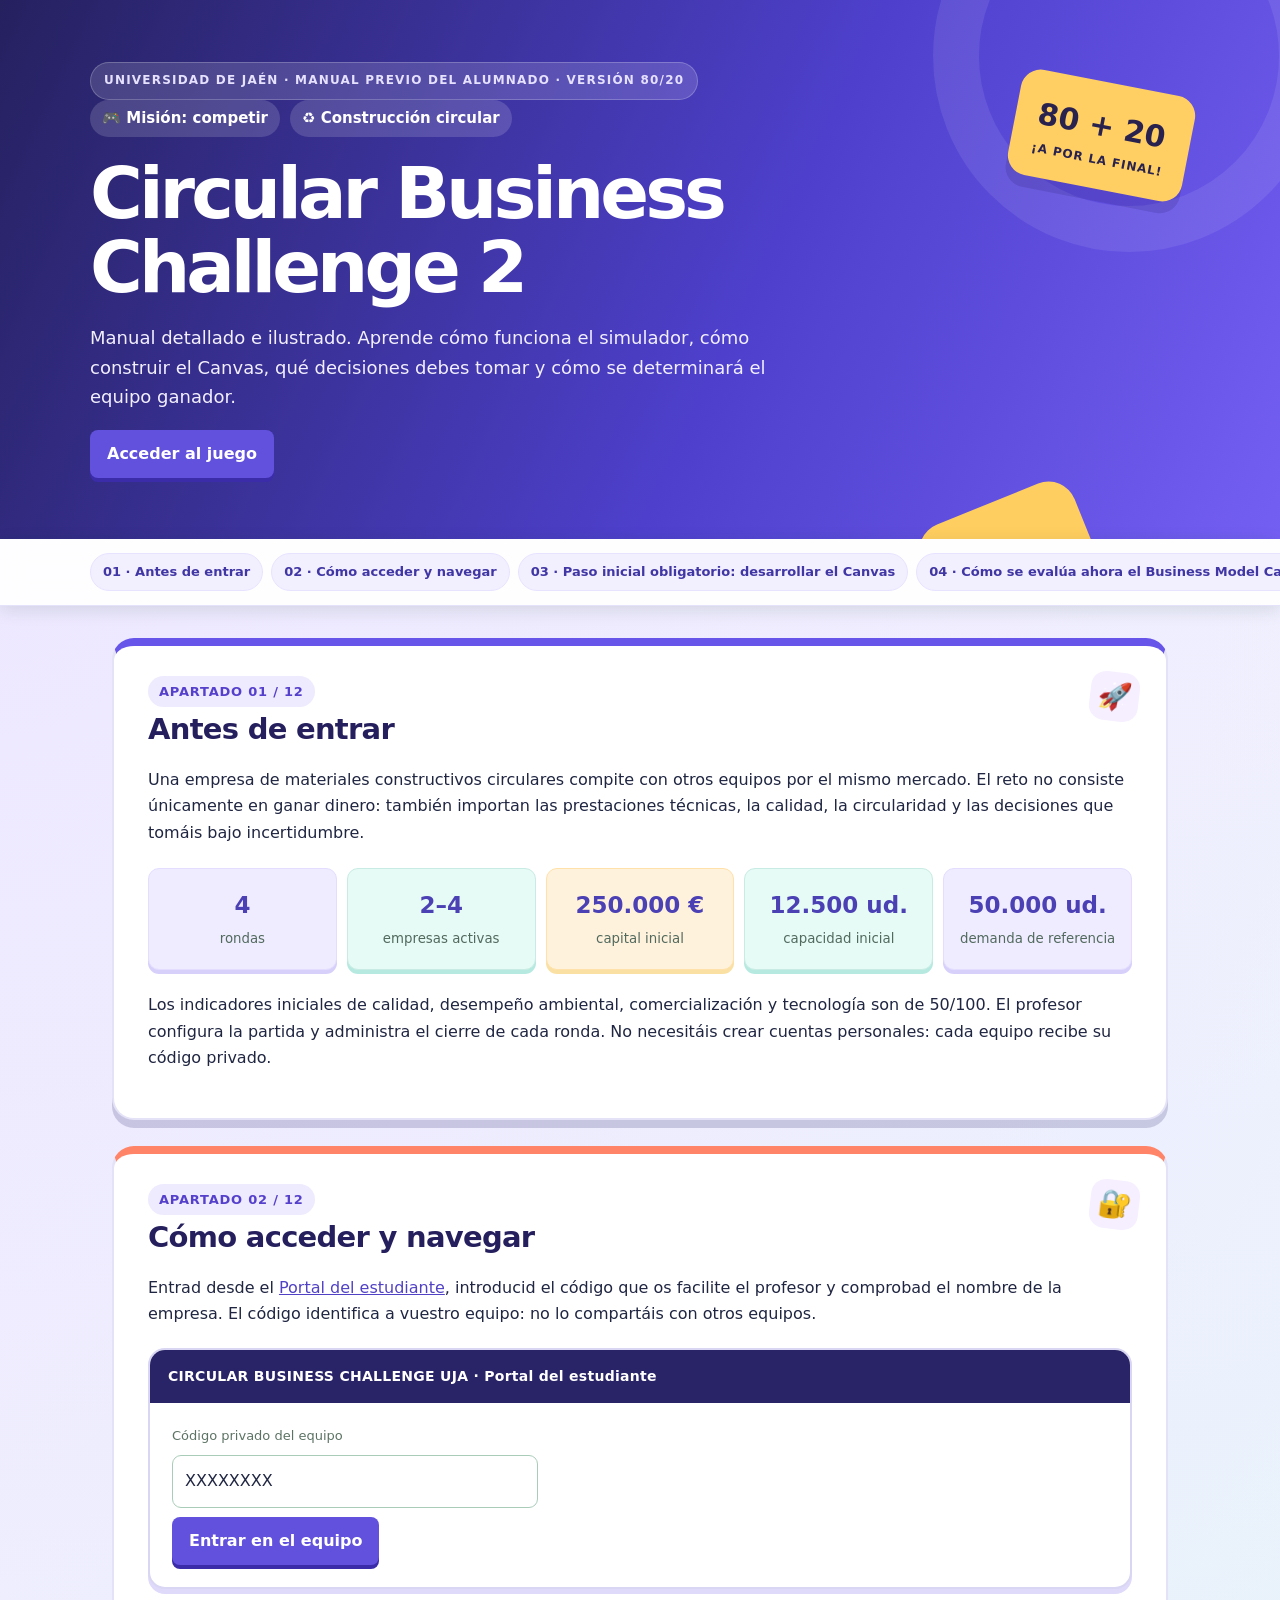
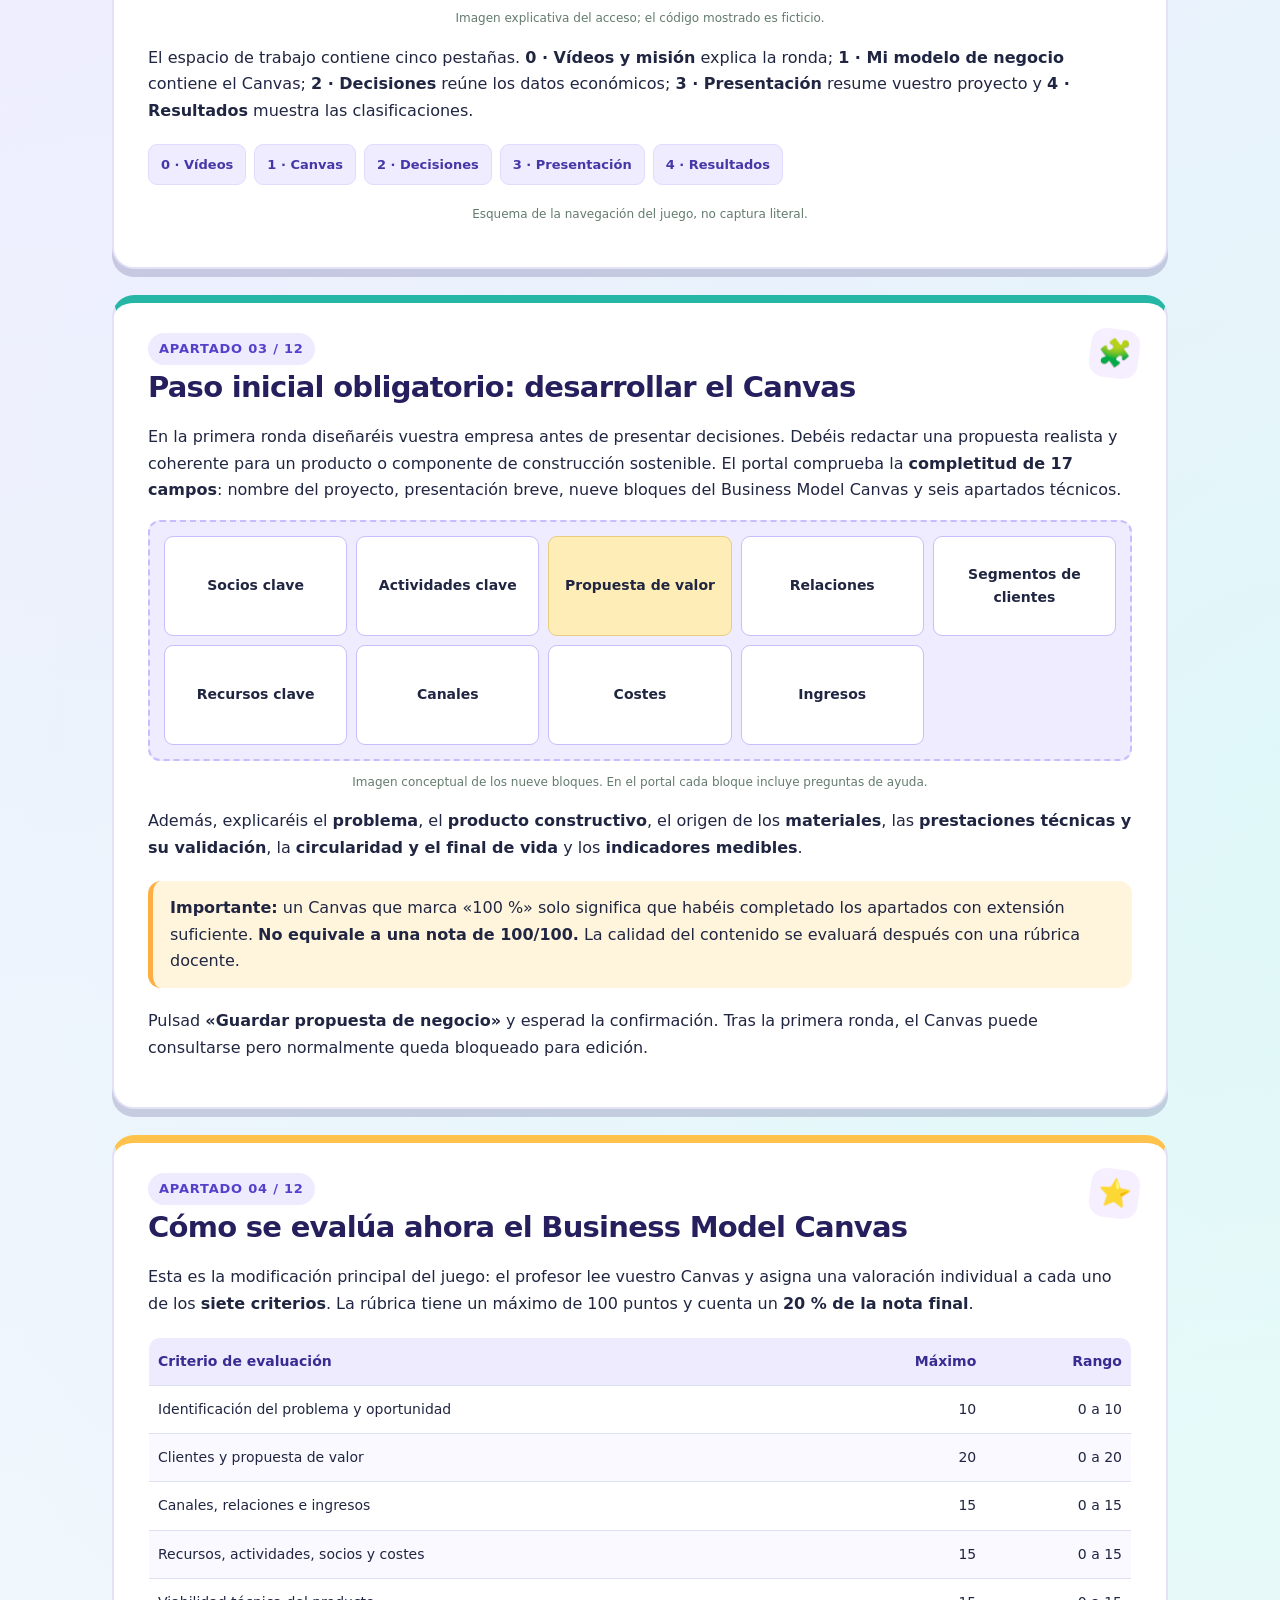
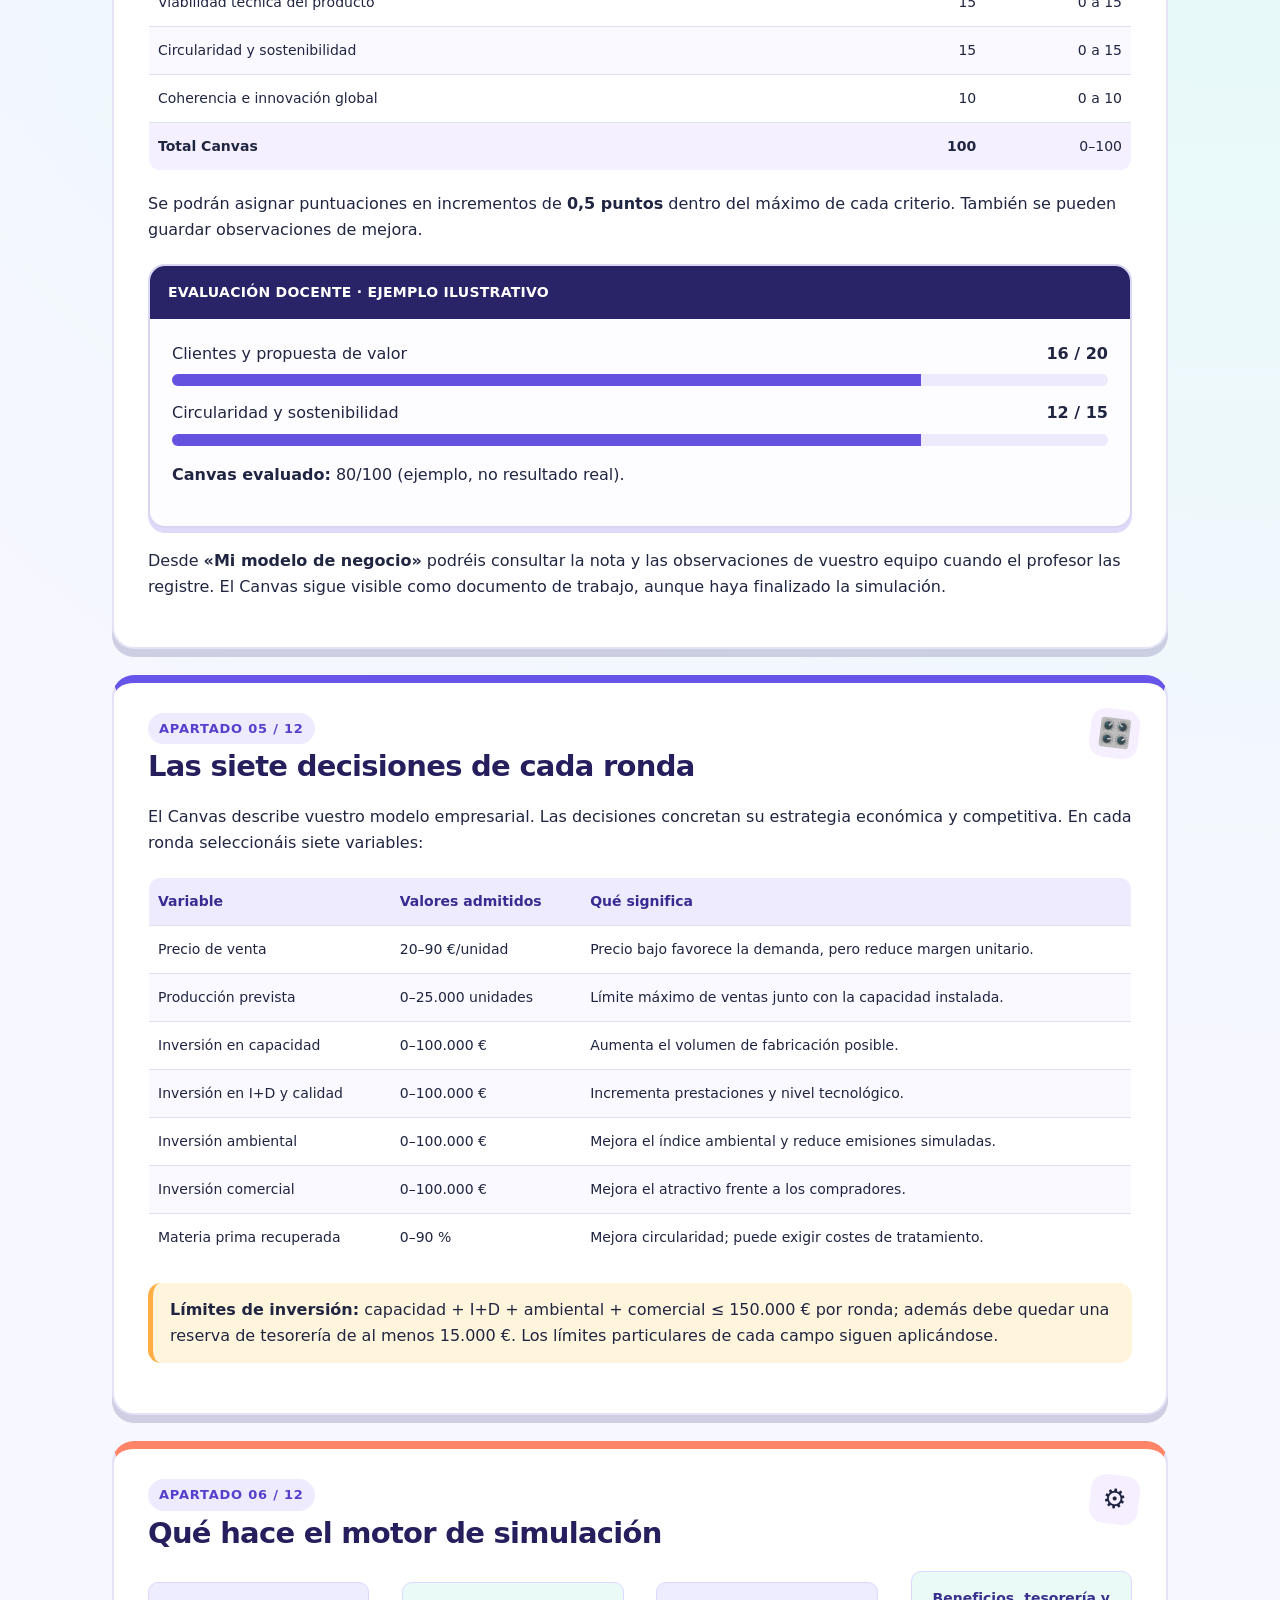
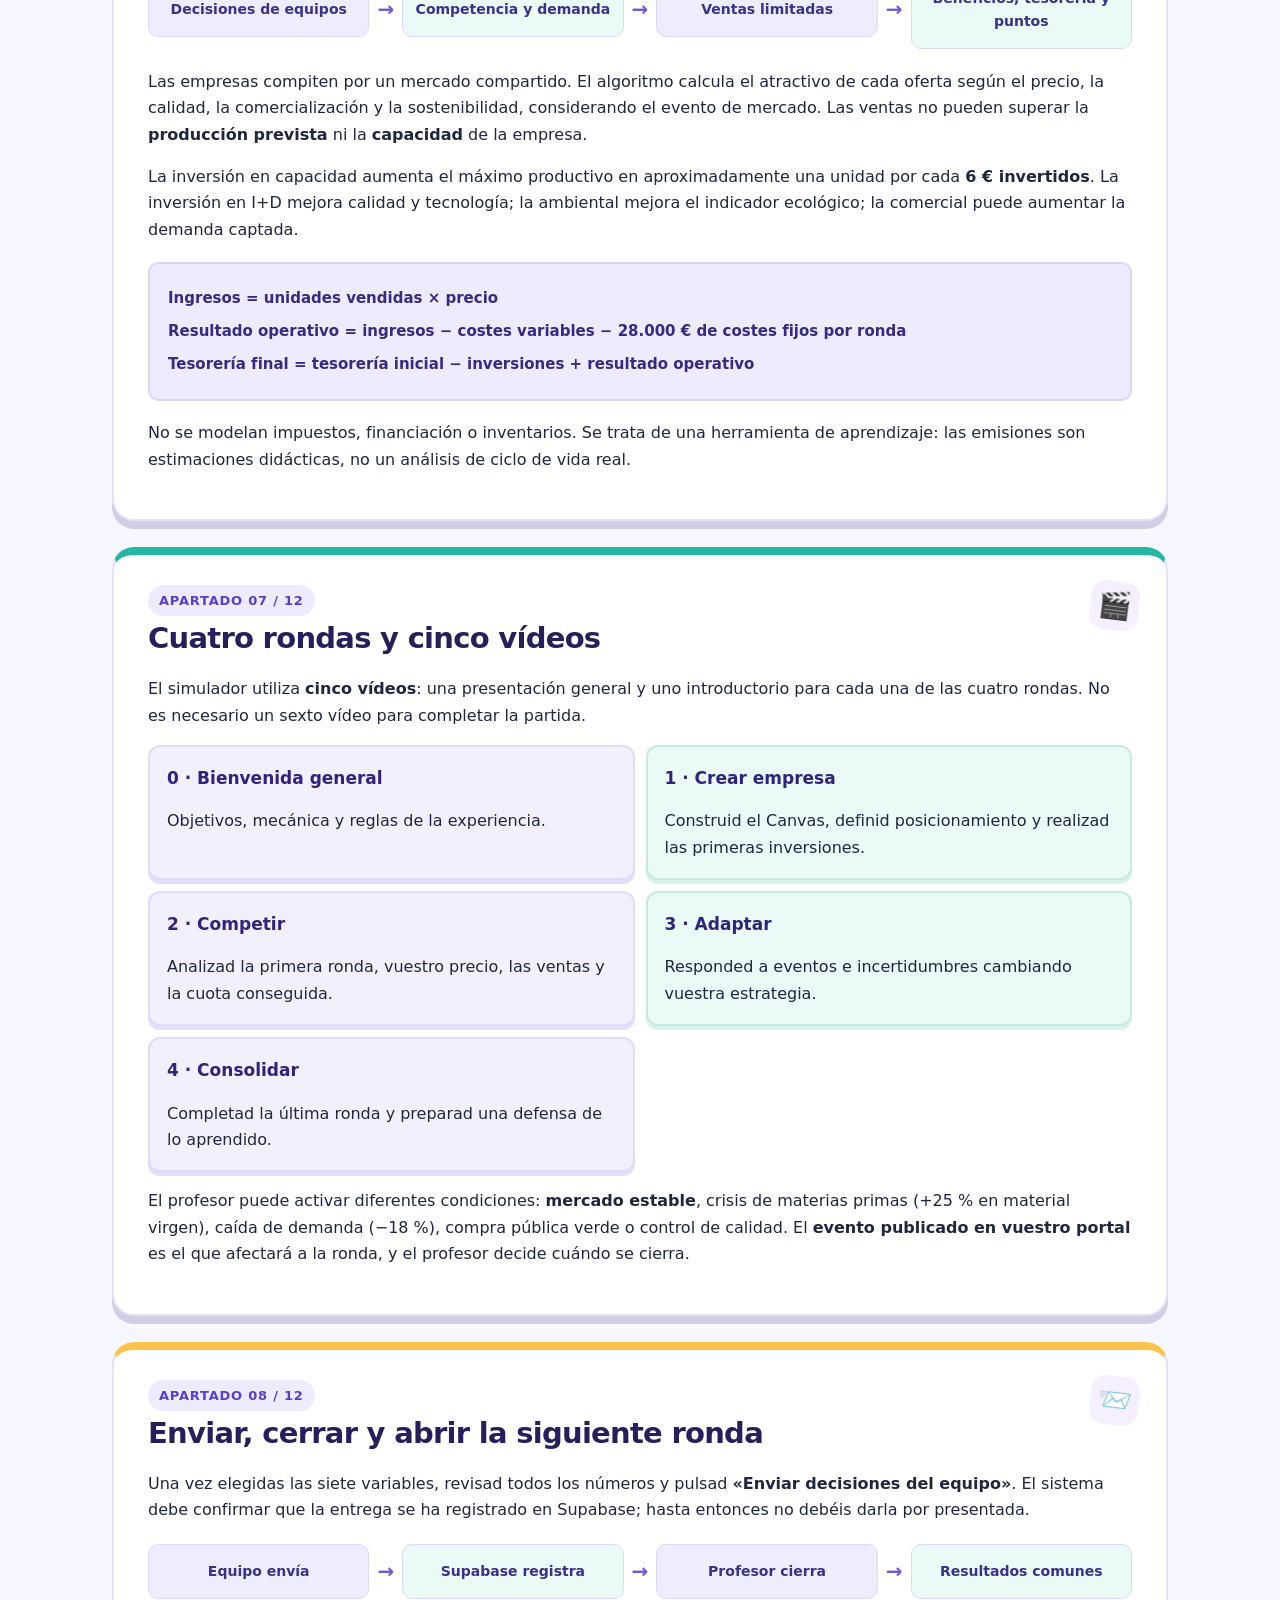
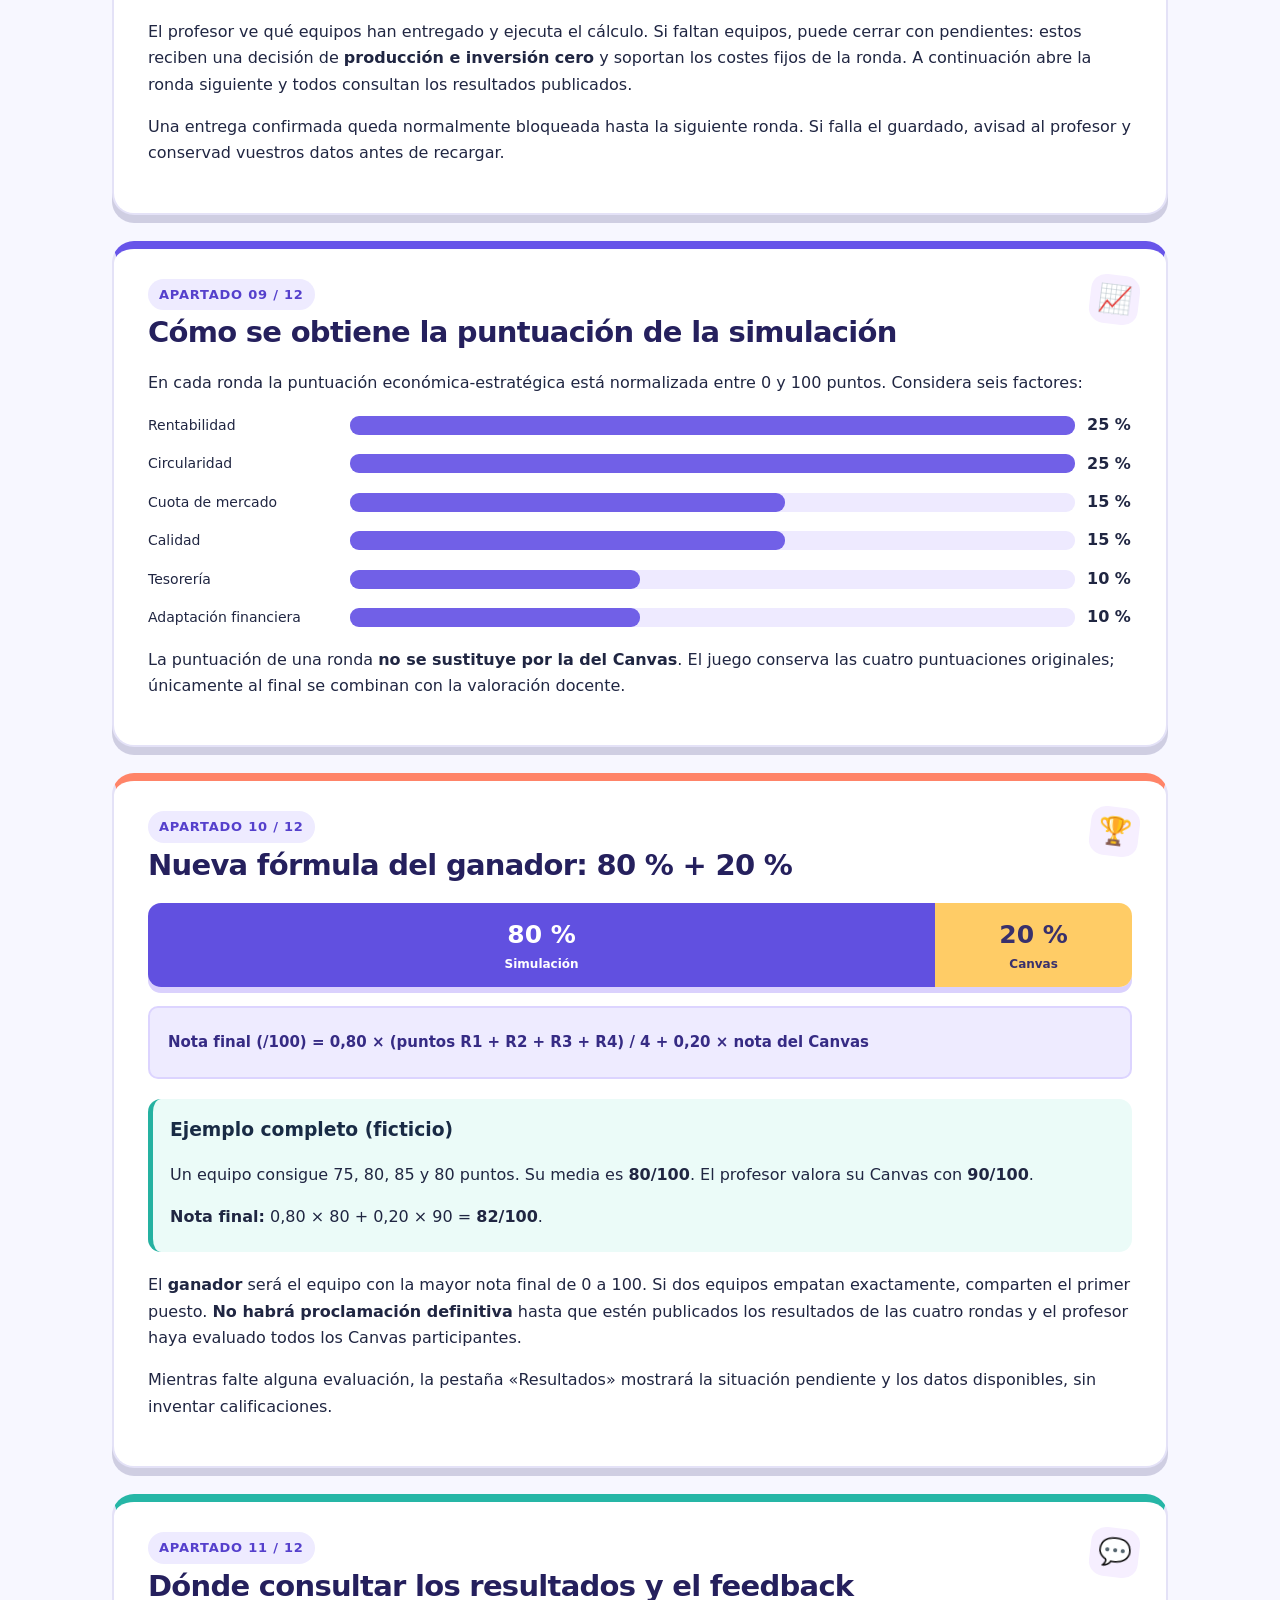
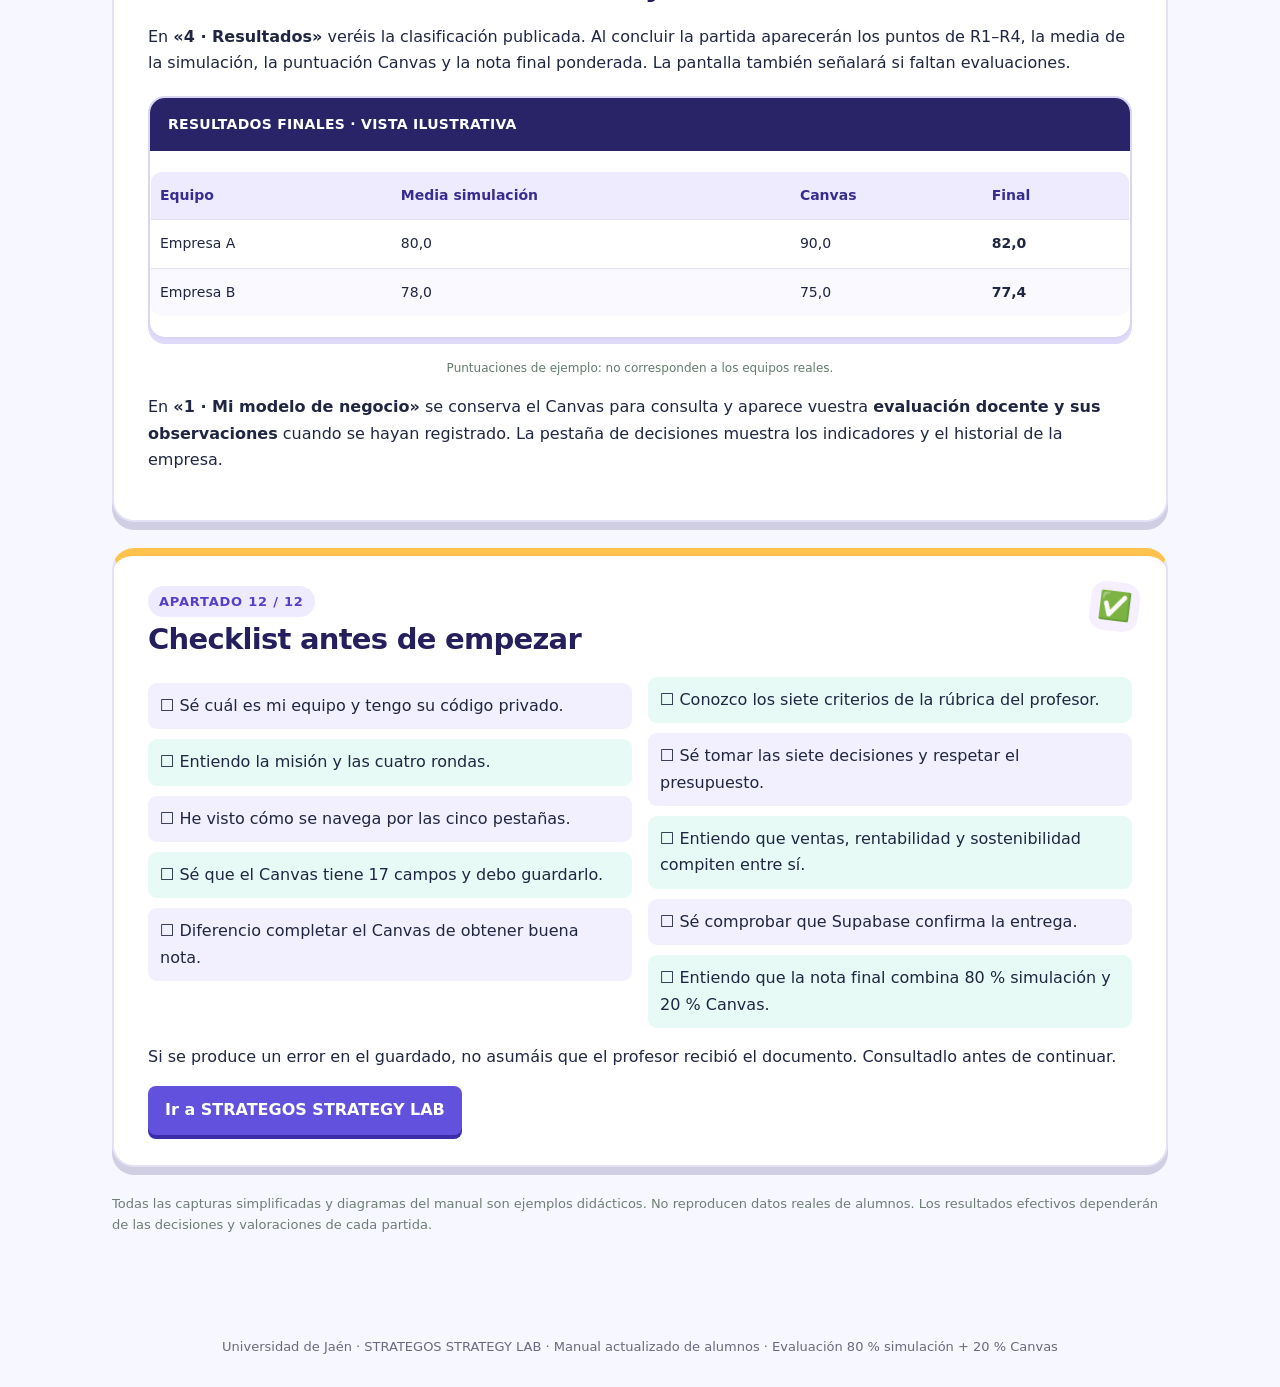
==== guia-alumnado.html @ 493a445a "Crear base independiente Strategy Lab: guia-alumnado.html" ====
<!doctype html><html lang="es"><head><meta charset="utf-8"><meta name="viewport" content="width=device-width, initial-scale=1"><title>Manual del alumnado · STRATEGOS STRATEGY LAB · Versión Canvas 80/20</title><meta name="description" content="Manual actualizado del juego: reglas, Canvas, rúbrica docente, cuatro rondas, resultados y nota final 80/20."><style>:root{--forest:#123f30;--green:#196346;--soft:#eef7f1;--ink:#1e382b;--line:#d2e5d8}*{box-sizing:border-box}html{scroll-behavior:smooth}body{margin:0;background:#f3f7f4;font:16px/1.65 system-ui,-apple-system,"Segoe UI",sans-serif;color:var(--ink)}a{color:#176046}header{background:linear-gradient(110deg,#123f30,#247654);color:#fff;padding:48px max(22px,calc((100% - 1100px)/2));}header h1{font-size:clamp(32px,4vw,49px);line-height:1.12;margin:7px 0 13px}header p{max-width:780px;color:#dcf0e3}header .eyebrow{font-size:12px;letter-spacing:.12em;font-weight:800;color:#bde7ca}nav{position:sticky;top:0;background:#fff;box-shadow:0 4px 16px #143a2520;display:flex;gap:15px;overflow-x:auto;padding:14px max(22px,calc((100% - 1100px)/2));z-index:10}nav a{white-space:nowrap;text-decoration:none;font-size:13px;font-weight:650;color:var(--forest)}main{max-width:1100px;margin:30px auto;padding:0 22px 55px}.block{background:white;border:1px solid var(--line);border-radius:16px;padding:30px;margin-bottom:22px;box-shadow:0 5px 24px #1b442517}.block h2{font-size:25px;line-height:1.2;color:var(--forest);margin:0 0 20px}.num{font-size:13px;color:#2c8b60;letter-spacing:.13em;font-weight:800;display:block;margin-bottom:5px}h3{color:var(--forest)}table{width:100%;border-collapse:collapse;font-size:14px;margin:20px 0}td,th{padding:12px 9px;border-bottom:1px solid var(--line);text-align:left;vertical-align:top}th{background:var(--soft);color:var(--forest)}.right{text-align:right}.total{background:#f4faf6}.metrics{display:grid;grid-template-columns:repeat(5,1fr);gap:10px;margin:22px 0}.metrics>div{background:var(--soft);padding:16px;border-radius:11px;text-align:center}.metrics strong{font-size:23px;color:var(--forest);display:block}.metrics small{color:#526a5e}.screen{border:1px solid #c5ddcb;border-radius:12px;overflow:hidden;margin:20px 0;background:#fff}.screen-top{background:var(--forest);color:white;padding:15px 18px;font-weight:800;letter-spacing:.02em}.mock-form{max-width:410px;display:grid;gap:9px;padding:22px}.mock-form span{font-size:13px;color:#5c7364}.mock-input{border:1px solid #a9ccb9;border-radius:9px;padding:12px}.mock-button{background:var(--green);color:#fff;padding:11px 17px;border-radius:8px;width:max-content;font-weight:700}.caption{font-size:12px;color:#637b6d;text-align:center}.tabs-illustration{display:flex;gap:8px;flex-wrap:wrap;margin:20px 0}.tabs-illustration span{background:#dfeee4;color:#194d35;padding:9px 12px;border-radius:9px;font-size:13px;font-weight:700}.canvas-grid{display:grid;grid-template-columns:repeat(5,1fr);gap:9px;background:var(--soft);padding:14px;border-radius:12px}.canvas-grid div{min-height:100px;display:grid;place-items:center;border:1px solid #b7d8c5;border-radius:9px;background:white;text-align:center;padding:10px;font-weight:700;font-size:14px}.canvas-grid .strong{background:#d4eedd}.notice,.example{border-left:4px solid #339665;background:var(--soft);padding:14px 17px;border-radius:7px;margin:20px 0}.example{background:#f5f9f6}.example p{margin-bottom:8px}.example h3{margin:2px 0}.rubric-vis{padding:22px}.rubric-vis>div:not(.progress){display:flex;justify-content:space-between}.progress{height:12px;background:#e2eee7;border-radius:8px;overflow:hidden;margin:7px 0 14px}.progress i{height:100%;background:#2a8d5b;display:block}.process{display:flex;align-items:center;gap:8px;flex-wrap:wrap;margin:20px 0}.process span{background:var(--soft);flex:1;min-width:140px;text-align:center;padding:15px 10px;border-radius:10px;font-weight:700;font-size:14px}.process b{color:#2a8054}.formula{font:15px/2.2 system-ui;background:#f0f8f2;padding:18px;border-radius:10px;margin:19px 0;border:1px solid var(--line)}.round-grid{display:grid;grid-template-columns:repeat(2,1fr);gap:11px}.round-grid article{padding:17px;border-radius:12px;border:1px solid var(--line);background:#f7fbf8}.round-grid p{margin-bottom:0}.weight-bars>div{display:flex;align-items:center;gap:12px;margin:12px 0}.weight-bars label{width:190px;font-size:14px}.weight-bars strong{width:45px}.bar{height:19px;background:#e4efe7;border-radius:9px;flex:1}.bar i{height:100%;display:block;background:#2c9060;border-radius:9px}.big-weight{display:flex;height:75px;border-radius:13px;overflow:hidden;margin:15px 0}.big-weight div{background:#1b6948;width:80%;text-align:center;display:grid;place-items:center;align-content:center;font-weight:800;font-size:25px;color:white}.big-weight div+div{background:#aad3b7;width:20%;color:#174530}.big-weight small{display:block;font-size:12px;font-weight:600}.checklist{columns:2}.checklist p{break-inside:avoid;padding:4px 0}.action{display:inline-block;background:#176443;color:white;padding:11px 17px;border-radius:8px;font-weight:800;text-decoration:none}.note{font-size:13px;color:#6e7e73}footer{font-size:13px;text-align:center;color:#5c7366;padding:0 20px 30px}@media(max-width:800px){.metrics{grid-template-columns:repeat(2,1fr)}.canvas-grid{grid-template-columns:repeat(3,1fr)}.round-grid{grid-template-columns:1fr}.checklist{columns:1}.block{padding:23px 16px}.process b{display:none}.big-weight div{font-size:20px}}@media print{nav{display:none}.block{break-inside:avoid;box-shadow:none}header{print-color-adjust:exact}.screen-top{print-color-adjust:exact}.big-weight{print-color-adjust:exact}}
/* Rediseño alumno · estilo reto interactivo */
:root{--forest:#192b45;--green:#5b4be4;--soft:#f1efff;--ink:#202642;--line:#dde1f2;--coral:#ff795d;--yellow:#ffce60;--aqua:#65d9ce}
body{background:radial-gradient(circle at 0% 6%,#ede8ff 0,transparent 31%),radial-gradient(circle at 100% 25%,#dcfbf6 0,transparent 28%),#f7f7ff;color:var(--ink);font-family:ui-rounded,system-ui,-apple-system,"Segoe UI",sans-serif}
a{color:#5142c5}
header{position:relative;overflow:hidden;background:linear-gradient(115deg,#25215f 0%,#4e40cc 58%,#745ff3 100%);padding-top:62px;padding-bottom:61px;isolation:isolate}
header:before{content:"";position:absolute;width:300px;height:300px;right:-45px;top:-140px;border:46px solid #ffffff16;border-radius:50%;z-index:-1}
header:after{content:"";position:absolute;width:165px;height:165px;right:14%;bottom:-124px;background:var(--yellow);border-radius:28px;transform:rotate(-22deg);z-index:-1}
header .eyebrow{color:#e5e1ff;font-size:12px;letter-spacing:.1em;background:#ffffff24;border:1px solid #ffffff38;padding:8px 13px;border-radius:100px;display:inline-block}
header h1{font-size:clamp(40px,6vw,72px);font-weight:900;letter-spacing:-.055em;max-width:850px;line-height:1.03;margin:19px 0}
header p{max-width:690px;font-size:18px;color:#f2efff}
header .hero-kicker{font-size:15px;font-weight:800;display:flex;align-items:center;gap:10px;flex-wrap:wrap;margin-bottom:5px}
header .hero-kicker span{display:inline-block;padding:6px 12px;background:#ffffff26;border-radius:100px;color:#fff}
header .hero-sticker{position:absolute;right:max(24px,calc((100% - 1100px)/2));top:82px;background:#ffcf64;color:#29224e;border-radius:20px;padding:19px 22px;font-size:30px;font-weight:900;transform:rotate(11deg);box-shadow:0 12px 0 #241c682c}
header .hero-sticker small{display:block;font-size:12px;letter-spacing:.08em}
nav{background:#ffffffea;backdrop-filter:blur(12px);border-bottom:1px solid #e4e1fb;gap:8px}
nav a{color:#4036a4;background:#f2efff;border:1px solid #e7e3ff;border-radius:999px;padding:7px 12px;font-weight:750;transition:background .15s ease,transform .15s ease}
nav a:hover{background:#e0dcff;transform:translateY(-2px)}
main{max-width:1100px;margin:32px auto}
.block{position:relative;border:2px solid #e4e2f7;box-shadow:0 8px 0 #201c6530;border-radius:22px;padding:30px 34px;margin-bottom:26px}
.block:nth-of-type(4n+1){border-top:8px solid #6754e9}
.block:nth-of-type(4n+2){border-top:8px solid #ff8468}
.block:nth-of-type(4n+3){border-top:8px solid #26b6a6}
.block:nth-of-type(4n+4){border-top:8px solid #ffc34d}
.block h2{font-size:clamp(23px,2.5vw,29px);color:#25205d;letter-spacing:-.025em;padding-right:70px}
.block .num{display:inline-flex;align-items:center;background:#eeebff;padding:5px 11px;color:#5540cc;border-radius:30px;letter-spacing:.06em}
.block:before{content:attr(data-icon);display:grid;place-items:center;position:absolute;right:27px;top:26px;width:49px;height:49px;border-radius:15px;background:#f6efff;font-size:27px;transform:rotate(7deg)}
.metrics>div{background:#efecff;border:1px solid #e4ddff;box-shadow:0 4px 0 #d6d0fb;padding:18px 11px}
.metrics>div:nth-child(2n){background:#e6faf6;border-color:#c8ece3;box-shadow:0 4px 0 #b6e9e0}
.metrics>div:nth-child(3n){background:#fff2dc;border-color:#ffe1a9;box-shadow:0 4px 0 #fbe0a3}
.metrics strong{color:#4c40b5}
.screen{border:2px solid #d8d6f2;box-shadow:0 5px 0 #dfd9fa;border-radius:17px}
.screen-top{background:#292467;font-size:14px}
.mock-button,.action{background:#6251dd;box-shadow:0 4px 0 #3b2caa}
.action:hover{background:#4938c7}
.tabs-illustration span{background:#efecff;color:#4537a7;border:1px solid #e0dbff}
.canvas-grid{background:#efecff;border:2px dashed #c6bdfc}
.canvas-grid div{border-color:#c5bffa;min-height:100px}
.canvas-grid .strong{background:#ffedb8;border-color:#e9cc7c}
.notice,.example{background:#fff5dd;border-left:5px solid #ffae43;border-radius:13px}
.example{background:#ebfbf8;border-left-color:#25b1a1}
table{border:1px solid #e5e4f3;border-radius:12px;overflow:hidden}
th{background:#eeebff;color:#382c92}
tr:nth-child(even) td{background:#faf9ff}
.total td{background:#f4f0ff!important}
.rubric-vis{background:#fdfcff}
.progress{background:#eeeafe}.progress i,.bar i{background:#6553df}
.round-grid article{background:#f2f0ff;border:2px solid #e1dafb;box-shadow:0 4px 0 #e5defa}
.round-grid article:nth-child(2n){background:#e9faf7;border-color:#c7e9e3;box-shadow:0 4px 0 #d8f3ec}
.round-grid article strong{font-size:17px;color:#302380}
.process span{background:#eeedff;border:1px solid #dcd8ff;color:#3a308d}
.process span:nth-of-type(2n){background:#e9faf7}
.process b{color:#6f57dc;font-size:20px}
.formula{background:#eeebff;border:2px solid #dcd4ff;color:#362b84;font-weight:550}
.big-weight{height:84px;box-shadow:0 6px 0 #dad1fd}.big-weight div{background:#6150e0}.big-weight div+div{background:#ffcc66;color:#39306c}
.weight-bars .bar{background:#eeeaff}.weight-bars .bar i{background:#7160e7}
.checklist p{background:#f2f0ff;padding:10px 12px;border-radius:9px;margin:6px 0 10px}
.checklist p:nth-child(even){background:#e7faf5}
footer{color:#6b6881}
@media(max-width:850px){header .hero-sticker{display:none}.block:before{right:14px;top:18px;width:39px;height:39px;font-size:22px}.block h2{padding-right:44px}}
@media(max-width:650px){header{padding-top:35px;padding-bottom:35px}header h1{font-size:42px}.block{padding:22px 16px}.metrics{grid-template-columns:repeat(2,1fr)}.canvas-grid{grid-template-columns:repeat(3,1fr);gap:5px;padding:8px}.canvas-grid div{font-size:11px;min-height:75px}.process b{display:none}}
@media(prefers-reduced-motion:reduce){html{scroll-behavior:auto}nav a{transition:none}}
@media print{header{background:#4d40c9!important;print-color-adjust:exact}nav{display:none}.block{break-inside:avoid;box-shadow:none!important}.block:before{display:none}}
</style></head><body><header><div class="eyebrow">UNIVERSIDAD DE JAÉN · MANUAL PREVIO DEL ALUMNADO · VERSIÓN 80/20</div><div class="hero-kicker"><span>🎮 Misión: competir</span><span>♻️ Construcción circular</span></div><h1>Circular Business<br>Challenge 2</h1><div class="hero-sticker">80 + 20<small>¡A POR LA FINAL!</small></div><p>Manual detallado e ilustrado. Aprende cómo funciona el simulador, cómo construir el Canvas, qué decisiones debes tomar y cómo se determinará el equipo ganador.</p><a class="action" href="./">Acceder al juego</a></header><nav><a href="#apartado-01">01 · Antes de entrar</a><a href="#apartado-02">02 · Cómo acceder y navegar</a><a href="#apartado-03">03 · Paso inicial obligatorio: desarrollar el Canvas</a><a href="#apartado-04">04 · Cómo se evalúa ahora el Business Model Canvas</a><a href="#apartado-05">05 · Las siete decisiones de cada ronda</a><a href="#apartado-06">06 · Qué hace el motor de simulación</a><a href="#apartado-07">07 · Cuatro rondas y cinco vídeos</a><a href="#apartado-08">08 · Enviar, cerrar y abrir la siguiente ronda</a><a href="#apartado-09">09 · Cómo se obtiene la puntuación de la simulación</a><a href="#apartado-10">10 · Nueva fórmula del ganador: 80 % + 20 %</a><a href="#apartado-11">11 · Dónde consultar los resultados y el feedback</a><a href="#apartado-12">12 · Checklist antes de empezar</a></nav><main><section class="block" id="apartado-01" data-icon="🚀"><span class="num">APARTADO 01 / 12</span><h2>Antes de entrar</h2><p>Una empresa de materiales constructivos circulares compite con otros equipos por el mismo mercado. El reto no consiste únicamente en ganar dinero: también importan las prestaciones técnicas, la calidad, la circularidad y las decisiones que tomáis bajo incertidumbre.</p><div class="metrics"><div><strong>4</strong><small>rondas</small></div><div><strong>2–4</strong><small>empresas activas</small></div><div><strong>250.000 €</strong><small>capital inicial</small></div><div><strong>12.500 ud.</strong><small>capacidad inicial</small></div><div><strong>50.000 ud.</strong><small>demanda de referencia</small></div></div><p>Los indicadores iniciales de calidad, desempeño ambiental, comercialización y tecnología son de 50/100. El profesor configura la partida y administra el cierre de cada ronda. No necesitáis crear cuentas personales: cada equipo recibe su código privado.</p></section><section class="block" id="apartado-02" data-icon="🔐"><span class="num">APARTADO 02 / 12</span><h2>Cómo acceder y navegar</h2><p>Entrad desde el <a href="./">Portal del estudiante</a>, introducid el código que os facilite el profesor y comprobad el nombre de la empresa. El código identifica a vuestro equipo: no lo compartáis con otros equipos.</p><div class="screen"><div class="screen-top">CIRCULAR BUSINESS CHALLENGE UJA · Portal del estudiante</div><div class="mock-form"><span>Código privado del equipo</span><div class="mock-input">XXXXXXXX</div><div class="mock-button">Entrar en el equipo</div></div></div><p class="caption">Imagen explicativa del acceso; el código mostrado es ficticio.</p><p>El espacio de trabajo contiene cinco pestañas. <strong>0 · Vídeos y misión</strong> explica la ronda; <strong>1 · Mi modelo de negocio</strong> contiene el Canvas; <strong>2 · Decisiones</strong> reúne los datos económicos; <strong>3 · Presentación</strong> resume vuestro proyecto y <strong>4 · Resultados</strong> muestra las clasificaciones.</p><div class="tabs-illustration"><span>0 · Vídeos</span><span>1 · Canvas</span><span>2 · Decisiones</span><span>3 · Presentación</span><span>4 · Resultados</span></div><p class="caption">Esquema de la navegación del juego, no captura literal.</p></section><section class="block" id="apartado-03" data-icon="🧩"><span class="num">APARTADO 03 / 12</span><h2>Paso inicial obligatorio: desarrollar el Canvas</h2><p>En la primera ronda diseñaréis vuestra empresa antes de presentar decisiones. Debéis redactar una propuesta realista y coherente para un producto o componente de construcción sostenible. El portal comprueba la <strong>completitud de 17 campos</strong>: nombre del proyecto, presentación breve, nueve bloques del Business Model Canvas y seis apartados técnicos.</p><div class="canvas-grid"><div>Socios clave</div><div>Actividades clave</div><div class="strong">Propuesta de valor</div><div>Relaciones</div><div>Segmentos de clientes</div><div>Recursos clave</div><div>Canales</div><div>Costes</div><div>Ingresos</div></div><p class="caption">Imagen conceptual de los nueve bloques. En el portal cada bloque incluye preguntas de ayuda.</p><p>Además, explicaréis el <strong>problema</strong>, el <strong>producto constructivo</strong>, el origen de los <strong>materiales</strong>, las <strong>prestaciones técnicas y su validación</strong>, la <strong>circularidad y el final de vida</strong> y los <strong>indicadores medibles</strong>.</p><div class="notice"><strong>Importante:</strong> un Canvas que marca «100 %» solo significa que habéis completado los apartados con extensión suficiente. <strong>No equivale a una nota de 100/100.</strong> La calidad del contenido se evaluará después con una rúbrica docente.</div><p>Pulsad <strong>«Guardar propuesta de negocio»</strong> y esperad la confirmación. Tras la primera ronda, el Canvas puede consultarse pero normalmente queda bloqueado para edición.</p></section><section class="block" id="apartado-04" data-icon="⭐"><span class="num">APARTADO 04 / 12</span><h2>Cómo se evalúa ahora el Business Model Canvas</h2><p>Esta es la modificación principal del juego: el profesor lee vuestro Canvas y asigna una valoración individual a cada uno de los <strong>siete criterios</strong>. La rúbrica tiene un máximo de 100 puntos y cuenta un <strong>20 % de la nota final</strong>.</p><table><thead><tr><th>Criterio de evaluación</th><th class="right">Máximo</th><th class="right">Rango</th></tr></thead><tbody><tr><td>Identificación del problema y oportunidad</td><td class="right">10</td><td class="right">0 a 10</td></tr><tr><td>Clientes y propuesta de valor</td><td class="right">20</td><td class="right">0 a 20</td></tr><tr><td>Canales, relaciones e ingresos</td><td class="right">15</td><td class="right">0 a 15</td></tr><tr><td>Recursos, actividades, socios y costes</td><td class="right">15</td><td class="right">0 a 15</td></tr><tr><td>Viabilidad técnica del producto</td><td class="right">15</td><td class="right">0 a 15</td></tr><tr><td>Circularidad y sostenibilidad</td><td class="right">15</td><td class="right">0 a 15</td></tr><tr><td>Coherencia e innovación global</td><td class="right">10</td><td class="right">0 a 10</td></tr><tr class="total"><td><strong>Total Canvas</strong></td><td class="right"><strong>100</strong></td><td class="right">0–100</td></tr></tbody></table><p>Se podrán asignar puntuaciones en incrementos de <strong>0,5 puntos</strong> dentro del máximo de cada criterio. También se pueden guardar observaciones de mejora.</p><div class="screen"><div class="screen-top">EVALUACIÓN DOCENTE · EJEMPLO ILUSTRATIVO</div><div class="rubric-vis"><div><span>Clientes y propuesta de valor</span><b>16 / 20</b></div><div class="progress"><i style="width:80%"></i></div><div><span>Circularidad y sostenibilidad</span><b>12 / 15</b></div><div class="progress"><i style="width:80%"></i></div><p><strong>Canvas evaluado:</strong> 80/100 (ejemplo, no resultado real).</p></div></div><p>Desde <strong>«Mi modelo de negocio»</strong> podréis consultar la nota y las observaciones de vuestro equipo cuando el profesor las registre. El Canvas sigue visible como documento de trabajo, aunque haya finalizado la simulación.</p></section><section class="block" id="apartado-05" data-icon="🎛️"><span class="num">APARTADO 05 / 12</span><h2>Las siete decisiones de cada ronda</h2><p>El Canvas describe vuestro modelo empresarial. Las decisiones concretan su estrategia económica y competitiva. En cada ronda seleccionáis siete variables:</p><table><thead><tr><th>Variable</th><th>Valores admitidos</th><th>Qué significa</th></tr></thead><tbody><tr><td>Precio de venta</td><td>20–90 €/unidad</td><td>Precio bajo favorece la demanda, pero reduce margen unitario.</td></tr><tr><td>Producción prevista</td><td>0–25.000 unidades</td><td>Límite máximo de ventas junto con la capacidad instalada.</td></tr><tr><td>Inversión en capacidad</td><td>0–100.000 €</td><td>Aumenta el volumen de fabricación posible.</td></tr><tr><td>Inversión en I+D y calidad</td><td>0–100.000 €</td><td>Incrementa prestaciones y nivel tecnológico.</td></tr><tr><td>Inversión ambiental</td><td>0–100.000 €</td><td>Mejora el índice ambiental y reduce emisiones simuladas.</td></tr><tr><td>Inversión comercial</td><td>0–100.000 €</td><td>Mejora el atractivo frente a los compradores.</td></tr><tr><td>Materia prima recuperada</td><td>0–90 %</td><td>Mejora circularidad; puede exigir costes de tratamiento.</td></tr></tbody></table><div class="notice"><strong>Límites de inversión:</strong> capacidad + I+D + ambiental + comercial ≤ 150.000 € por ronda; además debe quedar una reserva de tesorería de al menos 15.000 €. Los límites particulares de cada campo siguen aplicándose.</div></section><section class="block" id="apartado-06" data-icon="⚙️"><span class="num">APARTADO 06 / 12</span><h2>Qué hace el motor de simulación</h2><div class="process"><span>Decisiones de equipos</span><b>→</b><span>Competencia y demanda</span><b>→</b><span>Ventas limitadas</span><b>→</b><span>Beneficios, tesorería y puntos</span></div><p>Las empresas compiten por un mercado compartido. El algoritmo calcula el atractivo de cada oferta según el precio, la calidad, la comercialización y la sostenibilidad, considerando el evento de mercado. Las ventas no pueden superar la <strong>producción prevista</strong> ni la <strong>capacidad</strong> de la empresa.</p><p>La inversión en capacidad aumenta el máximo productivo en aproximadamente una unidad por cada <strong>6 € invertidos</strong>. La inversión en I+D mejora calidad y tecnología; la ambiental mejora el indicador ecológico; la comercial puede aumentar la demanda captada.</p><div class="formula"><strong>Ingresos</strong> = unidades vendidas × precio<br><strong>Resultado operativo</strong> = ingresos − costes variables − 28.000 € de costes fijos por ronda<br><strong>Tesorería final</strong> = tesorería inicial − inversiones + resultado operativo</div><p>No se modelan impuestos, financiación o inventarios. Se trata de una herramienta de aprendizaje: las emisiones son estimaciones didácticas, no un análisis de ciclo de vida real.</p></section><section class="block" id="apartado-07" data-icon="🎬"><span class="num">APARTADO 07 / 12</span><h2>Cuatro rondas y cinco vídeos</h2><p>El simulador utiliza <strong>cinco vídeos</strong>: una presentación general y uno introductorio para cada una de las cuatro rondas. No es necesario un sexto vídeo para completar la partida.</p><div class="round-grid"><article><strong>0 · Bienvenida general</strong><p>Objetivos, mecánica y reglas de la experiencia.</p></article><article><strong>1 · Crear empresa</strong><p>Construid el Canvas, definid posicionamiento y realizad las primeras inversiones.</p></article><article><strong>2 · Competir</strong><p>Analizad la primera ronda, vuestro precio, las ventas y la cuota conseguida.</p></article><article><strong>3 · Adaptar</strong><p>Responded a eventos e incertidumbres cambiando vuestra estrategia.</p></article><article><strong>4 · Consolidar</strong><p>Completad la última ronda y preparad una defensa de lo aprendido.</p></article></div><p>El profesor puede activar diferentes condiciones: <strong>mercado estable</strong>, crisis de materias primas (+25 % en material virgen), caída de demanda (−18 %), compra pública verde o control de calidad. El <strong>evento publicado en vuestro portal</strong> es el que afectará a la ronda, y el profesor decide cuándo se cierra.</p></section><section class="block" id="apartado-08" data-icon="📨"><span class="num">APARTADO 08 / 12</span><h2>Enviar, cerrar y abrir la siguiente ronda</h2><p>Una vez elegidas las siete variables, revisad todos los números y pulsad <strong>«Enviar decisiones del equipo»</strong>. El sistema debe confirmar que la entrega se ha registrado en Supabase; hasta entonces no debéis darla por presentada.</p><div class="process"><span>Equipo envía</span><b>→</b><span>Supabase registra</span><b>→</b><span>Profesor cierra</span><b>→</b><span>Resultados comunes</span></div><p>El profesor ve qué equipos han entregado y ejecuta el cálculo. Si faltan equipos, puede cerrar con pendientes: estos reciben una decisión de <strong>producción e inversión cero</strong> y soportan los costes fijos de la ronda. A continuación abre la ronda siguiente y todos consultan los resultados publicados.</p><p>Una entrega confirmada queda normalmente bloqueada hasta la siguiente ronda. Si falla el guardado, avisad al profesor y conservad vuestros datos antes de recargar.</p></section><section class="block" id="apartado-09" data-icon="📈"><span class="num">APARTADO 09 / 12</span><h2>Cómo se obtiene la puntuación de la simulación</h2><p>En cada ronda la puntuación económica-estratégica está normalizada entre 0 y 100 puntos. Considera seis factores:</p><div class="weight-bars"><div><label>Rentabilidad</label><div class="bar"><i style="width:100%"></i></div><strong>25 %</strong></div><div><label>Circularidad</label><div class="bar"><i style="width:100%"></i></div><strong>25 %</strong></div><div><label>Cuota de mercado</label><div class="bar"><i style="width:60%"></i></div><strong>15 %</strong></div><div><label>Calidad</label><div class="bar"><i style="width:60%"></i></div><strong>15 %</strong></div><div><label>Tesorería</label><div class="bar"><i style="width:40%"></i></div><strong>10 %</strong></div><div><label>Adaptación financiera</label><div class="bar"><i style="width:40%"></i></div><strong>10 %</strong></div></div><p>La puntuación de una ronda <strong>no se sustituye por la del Canvas</strong>. El juego conserva las cuatro puntuaciones originales; únicamente al final se combinan con la valoración docente.</p></section><section class="block" id="apartado-10" data-icon="🏆"><span class="num">APARTADO 10 / 12</span><h2>Nueva fórmula del ganador: 80 % + 20 %</h2><div class="big-weight"><div>80 %<small>Simulación</small></div><div>20 %<small>Canvas</small></div></div><div class="formula"><strong>Nota final (/100)</strong> = 0,80 × (puntos R1 + R2 + R3 + R4) / 4 + 0,20 × nota del Canvas</div><div class="example"><h3>Ejemplo completo (ficticio)</h3><p>Un equipo consigue 75, 80, 85 y 80 puntos. Su media es <strong>80/100</strong>. El profesor valora su Canvas con <strong>90/100</strong>.</p><p><strong>Nota final:</strong> 0,80 × 80 + 0,20 × 90 = <strong>82/100</strong>.</p></div><p>El <strong>ganador</strong> será el equipo con la mayor nota final de 0 a 100. Si dos equipos empatan exactamente, comparten el primer puesto. <strong>No habrá proclamación definitiva</strong> hasta que estén publicados los resultados de las cuatro rondas y el profesor haya evaluado todos los Canvas participantes.</p><p>Mientras falte alguna evaluación, la pestaña «Resultados» mostrará la situación pendiente y los datos disponibles, sin inventar calificaciones.</p></section><section class="block" id="apartado-11" data-icon="💬"><span class="num">APARTADO 11 / 12</span><h2>Dónde consultar los resultados y el feedback</h2><p>En <strong>«4 · Resultados»</strong> veréis la clasificación publicada. Al concluir la partida aparecerán los puntos de R1–R4, la media de la simulación, la puntuación Canvas y la nota final ponderada. La pantalla también señalará si faltan evaluaciones.</p><div class="screen"><div class="screen-top">RESULTADOS FINALES · VISTA ILUSTRATIVA</div><table><thead><tr><th>Equipo</th><th>Media simulación</th><th>Canvas</th><th>Final</th></tr></thead><tbody><tr><td>Empresa A</td><td>80,0</td><td>90,0</td><td><strong>82,0</strong></td></tr><tr><td>Empresa B</td><td>78,0</td><td>75,0</td><td><strong>77,4</strong></td></tr></tbody></table></div><p class="caption">Puntuaciones de ejemplo: no corresponden a los equipos reales.</p><p>En <strong>«1 · Mi modelo de negocio»</strong> se conserva el Canvas para consulta y aparece vuestra <strong>evaluación docente y sus observaciones</strong> cuando se hayan registrado. La pestaña de decisiones muestra los indicadores y el historial de la empresa.</p></section><section class="block" id="apartado-12" data-icon="✅"><span class="num">APARTADO 12 / 12</span><h2>Checklist antes de empezar</h2><div class="checklist"><p>☐ Sé cuál es mi equipo y tengo su código privado.</p><p>☐ Entiendo la misión y las cuatro rondas.</p><p>☐ He visto cómo se navega por las cinco pestañas.</p><p>☐ Sé que el Canvas tiene 17 campos y debo guardarlo.</p><p>☐ Diferencio completar el Canvas de obtener buena nota.</p><p>☐ Conozco los siete criterios de la rúbrica del profesor.</p><p>☐ Sé tomar las siete decisiones y respetar el presupuesto.</p><p>☐ Entiendo que ventas, rentabilidad y sostenibilidad compiten entre sí.</p><p>☐ Sé comprobar que Supabase confirma la entrega.</p><p>☐ Entiendo que la nota final combina 80 % simulación y 20 % Canvas.</p></div><p>Si se produce un error en el guardado, no asumáis que el profesor recibió el documento. Consultadlo antes de continuar.</p><a class="action" href="./">Ir a STRATEGOS STRATEGY LAB</a></section><p class="note">Todas las capturas simplificadas y diagramas del manual son ejemplos didácticos. No reproducen datos reales de alumnos. Los resultados efectivos dependerán de las decisiones y valoraciones de cada partida.</p></main><footer>Universidad de Jaén · STRATEGOS STRATEGY LAB · Manual actualizado de alumnos · Evaluación 80 % simulación + 20 % Canvas</footer></body></html>
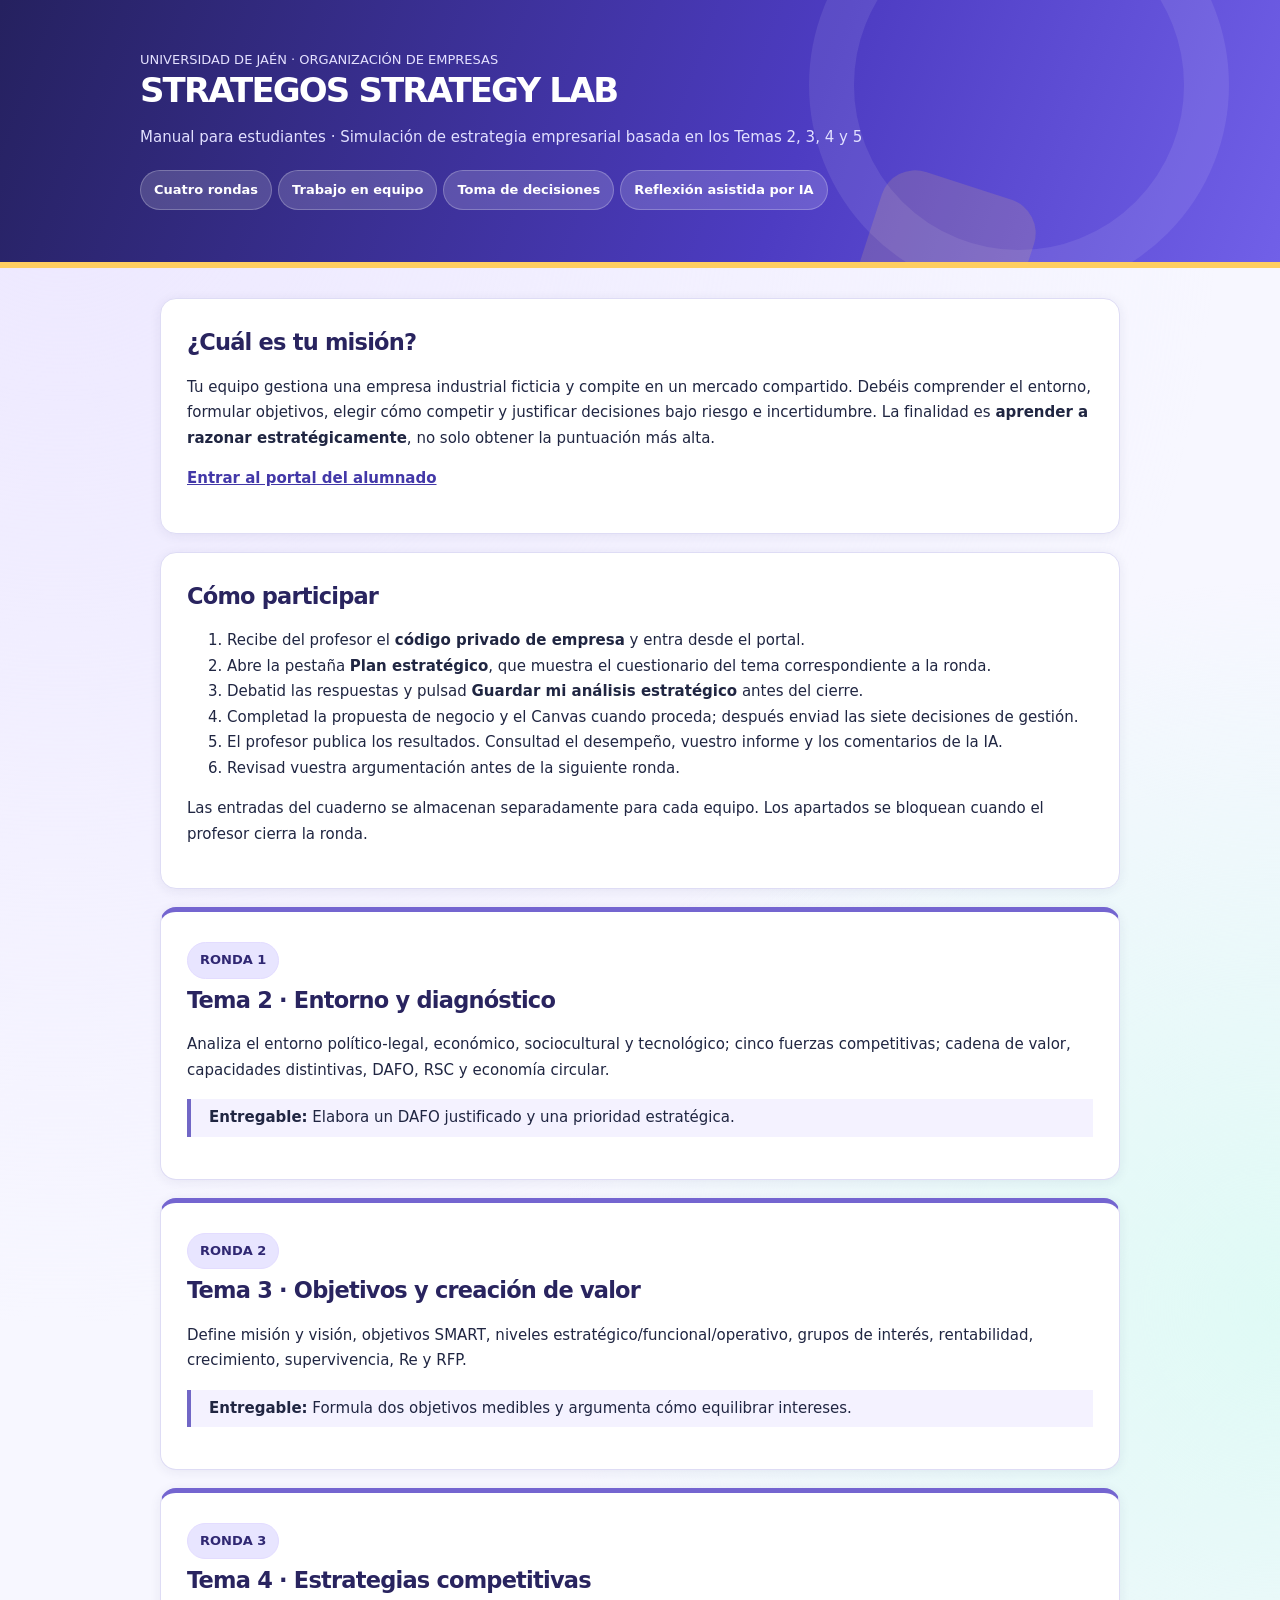
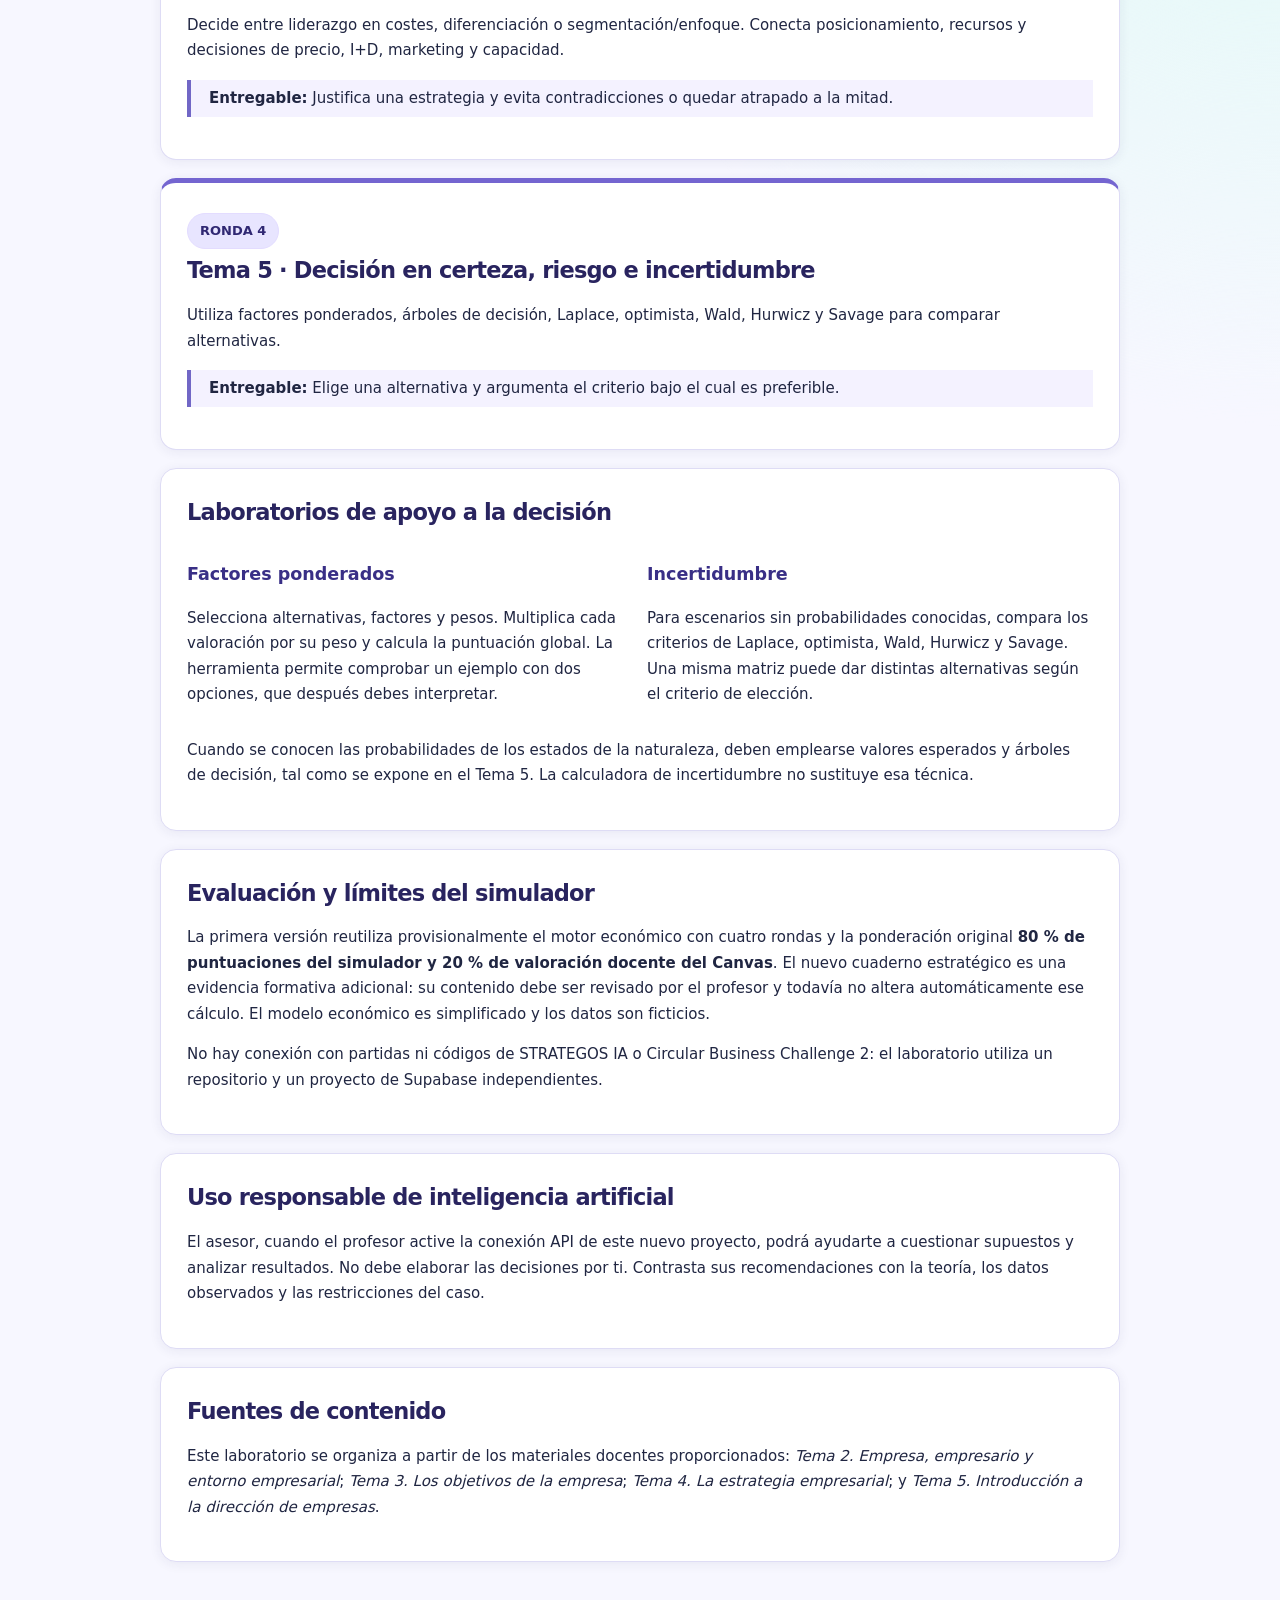
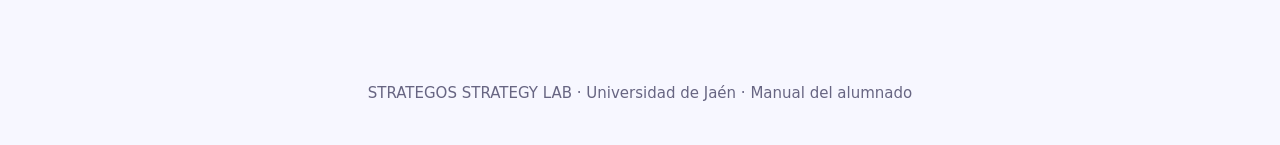
==== commit 2305b8c5: "Sustituir manual anterior por guía docente basada en temas 2 a 5" ====
--- a/guia-alumnado.html
+++ b/guia-alumnado.html
@@ -1,64 +1,19 @@
-<!doctype html><html lang="es"><head><meta charset="utf-8"><meta name="viewport" content="width=device-width, initial-scale=1"><title>Manual del alumnado · STRATEGOS STRATEGY LAB · Versión Canvas 80/20</title><meta name="description" content="Manual actualizado del juego: reglas, Canvas, rúbrica docente, cuatro rondas, resultados y nota final 80/20."><style>:root{--forest:#123f30;--green:#196346;--soft:#eef7f1;--ink:#1e382b;--line:#d2e5d8}*{box-sizing:border-box}html{scroll-behavior:smooth}body{margin:0;background:#f3f7f4;font:16px/1.65 system-ui,-apple-system,"Segoe UI",sans-serif;color:var(--ink)}a{color:#176046}header{background:linear-gradient(110deg,#123f30,#247654);color:#fff;padding:48px max(22px,calc((100% - 1100px)/2));}header h1{font-size:clamp(32px,4vw,49px);line-height:1.12;margin:7px 0 13px}header p{max-width:780px;color:#dcf0e3}header .eyebrow{font-size:12px;letter-spacing:.12em;font-weight:800;color:#bde7ca}nav{position:sticky;top:0;background:#fff;box-shadow:0 4px 16px #143a2520;display:flex;gap:15px;overflow-x:auto;padding:14px max(22px,calc((100% - 1100px)/2));z-index:10}nav a{white-space:nowrap;text-decoration:none;font-size:13px;font-weight:650;color:var(--forest)}main{max-width:1100px;margin:30px auto;padding:0 22px 55px}.block{background:white;border:1px solid var(--line);border-radius:16px;padding:30px;margin-bottom:22px;box-shadow:0 5px 24px #1b442517}.block h2{font-size:25px;line-height:1.2;color:var(--forest);margin:0 0 20px}.num{font-size:13px;color:#2c8b60;letter-spacing:.13em;font-weight:800;display:block;margin-bottom:5px}h3{color:var(--forest)}table{width:100%;border-collapse:collapse;font-size:14px;margin:20px 0}td,th{padding:12px 9px;border-bottom:1px solid var(--line);text-align:left;vertical-align:top}th{background:var(--soft);color:var(--forest)}.right{text-align:right}.total{background:#f4faf6}.metrics{display:grid;grid-template-columns:repeat(5,1fr);gap:10px;margin:22px 0}.metrics>div{background:var(--soft);padding:16px;border-radius:11px;text-align:center}.metrics strong{font-size:23px;color:var(--forest);display:block}.metrics small{color:#526a5e}.screen{border:1px solid #c5ddcb;border-radius:12px;overflow:hidden;margin:20px 0;background:#fff}.screen-top{background:var(--forest);color:white;padding:15px 18px;font-weight:800;letter-spacing:.02em}.mock-form{max-width:410px;display:grid;gap:9px;padding:22px}.mock-form span{font-size:13px;color:#5c7364}.mock-input{border:1px solid #a9ccb9;border-radius:9px;padding:12px}.mock-button{background:var(--green);color:#fff;padding:11px 17px;border-radius:8px;width:max-content;font-weight:700}.caption{font-size:12px;color:#637b6d;text-align:center}.tabs-illustration{display:flex;gap:8px;flex-wrap:wrap;margin:20px 0}.tabs-illustration span{background:#dfeee4;color:#194d35;padding:9px 12px;border-radius:9px;font-size:13px;font-weight:700}.canvas-grid{display:grid;grid-template-columns:repeat(5,1fr);gap:9px;background:var(--soft);padding:14px;border-radius:12px}.canvas-grid div{min-height:100px;display:grid;place-items:center;border:1px solid #b7d8c5;border-radius:9px;background:white;text-align:center;padding:10px;font-weight:700;font-size:14px}.canvas-grid .strong{background:#d4eedd}.notice,.example{border-left:4px solid #339665;background:var(--soft);padding:14px 17px;border-radius:7px;margin:20px 0}.example{background:#f5f9f6}.example p{margin-bottom:8px}.example h3{margin:2px 0}.rubric-vis{padding:22px}.rubric-vis>div:not(.progress){display:flex;justify-content:space-between}.progress{height:12px;background:#e2eee7;border-radius:8px;overflow:hidden;margin:7px 0 14px}.progress i{height:100%;background:#2a8d5b;display:block}.process{display:flex;align-items:center;gap:8px;flex-wrap:wrap;margin:20px 0}.process span{background:var(--soft);flex:1;min-width:140px;text-align:center;padding:15px 10px;border-radius:10px;font-weight:700;font-size:14px}.process b{color:#2a8054}.formula{font:15px/2.2 system-ui;background:#f0f8f2;padding:18px;border-radius:10px;margin:19px 0;border:1px solid var(--line)}.round-grid{display:grid;grid-template-columns:repeat(2,1fr);gap:11px}.round-grid article{padding:17px;border-radius:12px;border:1px solid var(--line);background:#f7fbf8}.round-grid p{margin-bottom:0}.weight-bars>div{display:flex;align-items:center;gap:12px;margin:12px 0}.weight-bars label{width:190px;font-size:14px}.weight-bars strong{width:45px}.bar{height:19px;background:#e4efe7;border-radius:9px;flex:1}.bar i{height:100%;display:block;background:#2c9060;border-radius:9px}.big-weight{display:flex;height:75px;border-radius:13px;overflow:hidden;margin:15px 0}.big-weight div{background:#1b6948;width:80%;text-align:center;display:grid;place-items:center;align-content:center;font-weight:800;font-size:25px;color:white}.big-weight div+div{background:#aad3b7;width:20%;color:#174530}.big-weight small{display:block;font-size:12px;font-weight:600}.checklist{columns:2}.checklist p{break-inside:avoid;padding:4px 0}.action{display:inline-block;background:#176443;color:white;padding:11px 17px;border-radius:8px;font-weight:800;text-decoration:none}.note{font-size:13px;color:#6e7e73}footer{font-size:13px;text-align:center;color:#5c7366;padding:0 20px 30px}@media(max-width:800px){.metrics{grid-template-columns:repeat(2,1fr)}.canvas-grid{grid-template-columns:repeat(3,1fr)}.round-grid{grid-template-columns:1fr}.checklist{columns:1}.block{padding:23px 16px}.process b{display:none}.big-weight div{font-size:20px}}@media print{nav{display:none}.block{break-inside:avoid;box-shadow:none}header{print-color-adjust:exact}.screen-top{print-color-adjust:exact}.big-weight{print-color-adjust:exact}}
-/* Rediseño alumno · estilo reto interactivo */
-:root{--forest:#192b45;--green:#5b4be4;--soft:#f1efff;--ink:#202642;--line:#dde1f2;--coral:#ff795d;--yellow:#ffce60;--aqua:#65d9ce}
-body{background:radial-gradient(circle at 0% 6%,#ede8ff 0,transparent 31%),radial-gradient(circle at 100% 25%,#dcfbf6 0,transparent 28%),#f7f7ff;color:var(--ink);font-family:ui-rounded,system-ui,-apple-system,"Segoe UI",sans-serif}
-a{color:#5142c5}
-header{position:relative;overflow:hidden;background:linear-gradient(115deg,#25215f 0%,#4e40cc 58%,#745ff3 100%);padding-top:62px;padding-bottom:61px;isolation:isolate}
-header:before{content:"";position:absolute;width:300px;height:300px;right:-45px;top:-140px;border:46px solid #ffffff16;border-radius:50%;z-index:-1}
-header:after{content:"";position:absolute;width:165px;height:165px;right:14%;bottom:-124px;background:var(--yellow);border-radius:28px;transform:rotate(-22deg);z-index:-1}
-header .eyebrow{color:#e5e1ff;font-size:12px;letter-spacing:.1em;background:#ffffff24;border:1px solid #ffffff38;padding:8px 13px;border-radius:100px;display:inline-block}
-header h1{font-size:clamp(40px,6vw,72px);font-weight:900;letter-spacing:-.055em;max-width:850px;line-height:1.03;margin:19px 0}
-header p{max-width:690px;font-size:18px;color:#f2efff}
-header .hero-kicker{font-size:15px;font-weight:800;display:flex;align-items:center;gap:10px;flex-wrap:wrap;margin-bottom:5px}
-header .hero-kicker span{display:inline-block;padding:6px 12px;background:#ffffff26;border-radius:100px;color:#fff}
-header .hero-sticker{position:absolute;right:max(24px,calc((100% - 1100px)/2));top:82px;background:#ffcf64;color:#29224e;border-radius:20px;padding:19px 22px;font-size:30px;font-weight:900;transform:rotate(11deg);box-shadow:0 12px 0 #241c682c}
-header .hero-sticker small{display:block;font-size:12px;letter-spacing:.08em}
-nav{background:#ffffffea;backdrop-filter:blur(12px);border-bottom:1px solid #e4e1fb;gap:8px}
-nav a{color:#4036a4;background:#f2efff;border:1px solid #e7e3ff;border-radius:999px;padding:7px 12px;font-weight:750;transition:background .15s ease,transform .15s ease}
-nav a:hover{background:#e0dcff;transform:translateY(-2px)}
-main{max-width:1100px;margin:32px auto}
-.block{position:relative;border:2px solid #e4e2f7;box-shadow:0 8px 0 #201c6530;border-radius:22px;padding:30px 34px;margin-bottom:26px}
-.block:nth-of-type(4n+1){border-top:8px solid #6754e9}
-.block:nth-of-type(4n+2){border-top:8px solid #ff8468}
-.block:nth-of-type(4n+3){border-top:8px solid #26b6a6}
-.block:nth-of-type(4n+4){border-top:8px solid #ffc34d}
-.block h2{font-size:clamp(23px,2.5vw,29px);color:#25205d;letter-spacing:-.025em;padding-right:70px}
-.block .num{display:inline-flex;align-items:center;background:#eeebff;padding:5px 11px;color:#5540cc;border-radius:30px;letter-spacing:.06em}
-.block:before{content:attr(data-icon);display:grid;place-items:center;position:absolute;right:27px;top:26px;width:49px;height:49px;border-radius:15px;background:#f6efff;font-size:27px;transform:rotate(7deg)}
-.metrics>div{background:#efecff;border:1px solid #e4ddff;box-shadow:0 4px 0 #d6d0fb;padding:18px 11px}
-.metrics>div:nth-child(2n){background:#e6faf6;border-color:#c8ece3;box-shadow:0 4px 0 #b6e9e0}
-.metrics>div:nth-child(3n){background:#fff2dc;border-color:#ffe1a9;box-shadow:0 4px 0 #fbe0a3}
-.metrics strong{color:#4c40b5}
-.screen{border:2px solid #d8d6f2;box-shadow:0 5px 0 #dfd9fa;border-radius:17px}
-.screen-top{background:#292467;font-size:14px}
-.mock-button,.action{background:#6251dd;box-shadow:0 4px 0 #3b2caa}
-.action:hover{background:#4938c7}
-.tabs-illustration span{background:#efecff;color:#4537a7;border:1px solid #e0dbff}
-.canvas-grid{background:#efecff;border:2px dashed #c6bdfc}
-.canvas-grid div{border-color:#c5bffa;min-height:100px}
-.canvas-grid .strong{background:#ffedb8;border-color:#e9cc7c}
-.notice,.example{background:#fff5dd;border-left:5px solid #ffae43;border-radius:13px}
-.example{background:#ebfbf8;border-left-color:#25b1a1}
-table{border:1px solid #e5e4f3;border-radius:12px;overflow:hidden}
-th{background:#eeebff;color:#382c92}
-tr:nth-child(even) td{background:#faf9ff}
-.total td{background:#f4f0ff!important}
-.rubric-vis{background:#fdfcff}
-.progress{background:#eeeafe}.progress i,.bar i{background:#6553df}
-.round-grid article{background:#f2f0ff;border:2px solid #e1dafb;box-shadow:0 4px 0 #e5defa}
-.round-grid article:nth-child(2n){background:#e9faf7;border-color:#c7e9e3;box-shadow:0 4px 0 #d8f3ec}
-.round-grid article strong{font-size:17px;color:#302380}
-.process span{background:#eeedff;border:1px solid #dcd8ff;color:#3a308d}
-.process span:nth-of-type(2n){background:#e9faf7}
-.process b{color:#6f57dc;font-size:20px}
-.formula{background:#eeebff;border:2px solid #dcd4ff;color:#362b84;font-weight:550}
-.big-weight{height:84px;box-shadow:0 6px 0 #dad1fd}.big-weight div{background:#6150e0}.big-weight div+div{background:#ffcc66;color:#39306c}
-.weight-bars .bar{background:#eeeaff}.weight-bars .bar i{background:#7160e7}
-.checklist p{background:#f2f0ff;padding:10px 12px;border-radius:9px;margin:6px 0 10px}
-.checklist p:nth-child(even){background:#e7faf5}
-footer{color:#6b6881}
-@media(max-width:850px){header .hero-sticker{display:none}.block:before{right:14px;top:18px;width:39px;height:39px;font-size:22px}.block h2{padding-right:44px}}
-@media(max-width:650px){header{padding-top:35px;padding-bottom:35px}header h1{font-size:42px}.block{padding:22px 16px}.metrics{grid-template-columns:repeat(2,1fr)}.canvas-grid{grid-template-columns:repeat(3,1fr);gap:5px;padding:8px}.canvas-grid div{font-size:11px;min-height:75px}.process b{display:none}}
-@media(prefers-reduced-motion:reduce){html{scroll-behavior:auto}nav a{transition:none}}
-@media print{header{background:#4d40c9!important;print-color-adjust:exact}nav{display:none}.block{break-inside:avoid;box-shadow:none!important}.block:before{display:none}}
-</style></head><body><header><div class="eyebrow">UNIVERSIDAD DE JAÉN · MANUAL PREVIO DEL ALUMNADO · VERSIÓN 80/20</div><div class="hero-kicker"><span>🎮 Misión: competir</span><span>♻️ Construcción circular</span></div><h1>Circular Business<br>Challenge 2</h1><div class="hero-sticker">80 + 20<small>¡A POR LA FINAL!</small></div><p>Manual detallado e ilustrado. Aprende cómo funciona el simulador, cómo construir el Canvas, qué decisiones debes tomar y cómo se determinará el equipo ganador.</p><a class="action" href="./">Acceder al juego</a></header><nav><a href="#apartado-01">01 · Antes de entrar</a><a href="#apartado-02">02 · Cómo acceder y navegar</a><a href="#apartado-03">03 · Paso inicial obligatorio: desarrollar el Canvas</a><a href="#apartado-04">04 · Cómo se evalúa ahora el Business Model Canvas</a><a href="#apartado-05">05 · Las siete decisiones de cada ronda</a><a href="#apartado-06">06 · Qué hace el motor de simulación</a><a href="#apartado-07">07 · Cuatro rondas y cinco vídeos</a><a href="#apartado-08">08 · Enviar, cerrar y abrir la siguiente ronda</a><a href="#apartado-09">09 · Cómo se obtiene la puntuación de la simulación</a><a href="#apartado-10">10 · Nueva fórmula del ganador: 80 % + 20 %</a><a href="#apartado-11">11 · Dónde consultar los resultados y el feedback</a><a href="#apartado-12">12 · Checklist antes de empezar</a></nav><main><section class="block" id="apartado-01" data-icon="🚀"><span class="num">APARTADO 01 / 12</span><h2>Antes de entrar</h2><p>Una empresa de materiales constructivos circulares compite con otros equipos por el mismo mercado. El reto no consiste únicamente en ganar dinero: también importan las prestaciones técnicas, la calidad, la circularidad y las decisiones que tomáis bajo incertidumbre.</p><div class="metrics"><div><strong>4</strong><small>rondas</small></div><div><strong>2–4</strong><small>empresas activas</small></div><div><strong>250.000 €</strong><small>capital inicial</small></div><div><strong>12.500 ud.</strong><small>capacidad inicial</small></div><div><strong>50.000 ud.</strong><small>demanda de referencia</small></div></div><p>Los indicadores iniciales de calidad, desempeño ambiental, comercialización y tecnología son de 50/100. El profesor configura la partida y administra el cierre de cada ronda. No necesitáis crear cuentas personales: cada equipo recibe su código privado.</p></section><section class="block" id="apartado-02" data-icon="🔐"><span class="num">APARTADO 02 / 12</span><h2>Cómo acceder y navegar</h2><p>Entrad desde el <a href="./">Portal del estudiante</a>, introducid el código que os facilite el profesor y comprobad el nombre de la empresa. El código identifica a vuestro equipo: no lo compartáis con otros equipos.</p><div class="screen"><div class="screen-top">CIRCULAR BUSINESS CHALLENGE UJA · Portal del estudiante</div><div class="mock-form"><span>Código privado del equipo</span><div class="mock-input">XXXXXXXX</div><div class="mock-button">Entrar en el equipo</div></div></div><p class="caption">Imagen explicativa del acceso; el código mostrado es ficticio.</p><p>El espacio de trabajo contiene cinco pestañas. <strong>0 · Vídeos y misión</strong> explica la ronda; <strong>1 · Mi modelo de negocio</strong> contiene el Canvas; <strong>2 · Decisiones</strong> reúne los datos económicos; <strong>3 · Presentación</strong> resume vuestro proyecto y <strong>4 · Resultados</strong> muestra las clasificaciones.</p><div class="tabs-illustration"><span>0 · Vídeos</span><span>1 · Canvas</span><span>2 · Decisiones</span><span>3 · Presentación</span><span>4 · Resultados</span></div><p class="caption">Esquema de la navegación del juego, no captura literal.</p></section><section class="block" id="apartado-03" data-icon="🧩"><span class="num">APARTADO 03 / 12</span><h2>Paso inicial obligatorio: desarrollar el Canvas</h2><p>En la primera ronda diseñaréis vuestra empresa antes de presentar decisiones. Debéis redactar una propuesta realista y coherente para un producto o componente de construcción sostenible. El portal comprueba la <strong>completitud de 17 campos</strong>: nombre del proyecto, presentación breve, nueve bloques del Business Model Canvas y seis apartados técnicos.</p><div class="canvas-grid"><div>Socios clave</div><div>Actividades clave</div><div class="strong">Propuesta de valor</div><div>Relaciones</div><div>Segmentos de clientes</div><div>Recursos clave</div><div>Canales</div><div>Costes</div><div>Ingresos</div></div><p class="caption">Imagen conceptual de los nueve bloques. En el portal cada bloque incluye preguntas de ayuda.</p><p>Además, explicaréis el <strong>problema</strong>, el <strong>producto constructivo</strong>, el origen de los <strong>materiales</strong>, las <strong>prestaciones técnicas y su validación</strong>, la <strong>circularidad y el final de vida</strong> y los <strong>indicadores medibles</strong>.</p><div class="notice"><strong>Importante:</strong> un Canvas que marca «100 %» solo significa que habéis completado los apartados con extensión suficiente. <strong>No equivale a una nota de 100/100.</strong> La calidad del contenido se evaluará después con una rúbrica docente.</div><p>Pulsad <strong>«Guardar propuesta de negocio»</strong> y esperad la confirmación. Tras la primera ronda, el Canvas puede consultarse pero normalmente queda bloqueado para edición.</p></section><section class="block" id="apartado-04" data-icon="⭐"><span class="num">APARTADO 04 / 12</span><h2>Cómo se evalúa ahora el Business Model Canvas</h2><p>Esta es la modificación principal del juego: el profesor lee vuestro Canvas y asigna una valoración individual a cada uno de los <strong>siete criterios</strong>. La rúbrica tiene un máximo de 100 puntos y cuenta un <strong>20 % de la nota final</strong>.</p><table><thead><tr><th>Criterio de evaluación</th><th class="right">Máximo</th><th class="right">Rango</th></tr></thead><tbody><tr><td>Identificación del problema y oportunidad</td><td class="right">10</td><td class="right">0 a 10</td></tr><tr><td>Clientes y propuesta de valor</td><td class="right">20</td><td class="right">0 a 20</td></tr><tr><td>Canales, relaciones e ingresos</td><td class="right">15</td><td class="right">0 a 15</td></tr><tr><td>Recursos, actividades, socios y costes</td><td class="right">15</td><td class="right">0 a 15</td></tr><tr><td>Viabilidad técnica del producto</td><td class="right">15</td><td class="right">0 a 15</td></tr><tr><td>Circularidad y sostenibilidad</td><td class="right">15</td><td class="right">0 a 15</td></tr><tr><td>Coherencia e innovación global</td><td class="right">10</td><td class="right">0 a 10</td></tr><tr class="total"><td><strong>Total Canvas</strong></td><td class="right"><strong>100</strong></td><td class="right">0–100</td></tr></tbody></table><p>Se podrán asignar puntuaciones en incrementos de <strong>0,5 puntos</strong> dentro del máximo de cada criterio. También se pueden guardar observaciones de mejora.</p><div class="screen"><div class="screen-top">EVALUACIÓN DOCENTE · EJEMPLO ILUSTRATIVO</div><div class="rubric-vis"><div><span>Clientes y propuesta de valor</span><b>16 / 20</b></div><div class="progress"><i style="width:80%"></i></div><div><span>Circularidad y sostenibilidad</span><b>12 / 15</b></div><div class="progress"><i style="width:80%"></i></div><p><strong>Canvas evaluado:</strong> 80/100 (ejemplo, no resultado real).</p></div></div><p>Desde <strong>«Mi modelo de negocio»</strong> podréis consultar la nota y las observaciones de vuestro equipo cuando el profesor las registre. El Canvas sigue visible como documento de trabajo, aunque haya finalizado la simulación.</p></section><section class="block" id="apartado-05" data-icon="🎛️"><span class="num">APARTADO 05 / 12</span><h2>Las siete decisiones de cada ronda</h2><p>El Canvas describe vuestro modelo empresarial. Las decisiones concretan su estrategia económica y competitiva. En cada ronda seleccionáis siete variables:</p><table><thead><tr><th>Variable</th><th>Valores admitidos</th><th>Qué significa</th></tr></thead><tbody><tr><td>Precio de venta</td><td>20–90 €/unidad</td><td>Precio bajo favorece la demanda, pero reduce margen unitario.</td></tr><tr><td>Producción prevista</td><td>0–25.000 unidades</td><td>Límite máximo de ventas junto con la capacidad instalada.</td></tr><tr><td>Inversión en capacidad</td><td>0–100.000 €</td><td>Aumenta el volumen de fabricación posible.</td></tr><tr><td>Inversión en I+D y calidad</td><td>0–100.000 €</td><td>Incrementa prestaciones y nivel tecnológico.</td></tr><tr><td>Inversión ambiental</td><td>0–100.000 €</td><td>Mejora el índice ambiental y reduce emisiones simuladas.</td></tr><tr><td>Inversión comercial</td><td>0–100.000 €</td><td>Mejora el atractivo frente a los compradores.</td></tr><tr><td>Materia prima recuperada</td><td>0–90 %</td><td>Mejora circularidad; puede exigir costes de tratamiento.</td></tr></tbody></table><div class="notice"><strong>Límites de inversión:</strong> capacidad + I+D + ambiental + comercial ≤ 150.000 € por ronda; además debe quedar una reserva de tesorería de al menos 15.000 €. Los límites particulares de cada campo siguen aplicándose.</div></section><section class="block" id="apartado-06" data-icon="⚙️"><span class="num">APARTADO 06 / 12</span><h2>Qué hace el motor de simulación</h2><div class="process"><span>Decisiones de equipos</span><b>→</b><span>Competencia y demanda</span><b>→</b><span>Ventas limitadas</span><b>→</b><span>Beneficios, tesorería y puntos</span></div><p>Las empresas compiten por un mercado compartido. El algoritmo calcula el atractivo de cada oferta según el precio, la calidad, la comercialización y la sostenibilidad, considerando el evento de mercado. Las ventas no pueden superar la <strong>producción prevista</strong> ni la <strong>capacidad</strong> de la empresa.</p><p>La inversión en capacidad aumenta el máximo productivo en aproximadamente una unidad por cada <strong>6 € invertidos</strong>. La inversión en I+D mejora calidad y tecnología; la ambiental mejora el indicador ecológico; la comercial puede aumentar la demanda captada.</p><div class="formula"><strong>Ingresos</strong> = unidades vendidas × precio<br><strong>Resultado operativo</strong> = ingresos − costes variables − 28.000 € de costes fijos por ronda<br><strong>Tesorería final</strong> = tesorería inicial − inversiones + resultado operativo</div><p>No se modelan impuestos, financiación o inventarios. Se trata de una herramienta de aprendizaje: las emisiones son estimaciones didácticas, no un análisis de ciclo de vida real.</p></section><section class="block" id="apartado-07" data-icon="🎬"><span class="num">APARTADO 07 / 12</span><h2>Cuatro rondas y cinco vídeos</h2><p>El simulador utiliza <strong>cinco vídeos</strong>: una presentación general y uno introductorio para cada una de las cuatro rondas. No es necesario un sexto vídeo para completar la partida.</p><div class="round-grid"><article><strong>0 · Bienvenida general</strong><p>Objetivos, mecánica y reglas de la experiencia.</p></article><article><strong>1 · Crear empresa</strong><p>Construid el Canvas, definid posicionamiento y realizad las primeras inversiones.</p></article><article><strong>2 · Competir</strong><p>Analizad la primera ronda, vuestro precio, las ventas y la cuota conseguida.</p></article><article><strong>3 · Adaptar</strong><p>Responded a eventos e incertidumbres cambiando vuestra estrategia.</p></article><article><strong>4 · Consolidar</strong><p>Completad la última ronda y preparad una defensa de lo aprendido.</p></article></div><p>El profesor puede activar diferentes condiciones: <strong>mercado estable</strong>, crisis de materias primas (+25 % en material virgen), caída de demanda (−18 %), compra pública verde o control de calidad. El <strong>evento publicado en vuestro portal</strong> es el que afectará a la ronda, y el profesor decide cuándo se cierra.</p></section><section class="block" id="apartado-08" data-icon="📨"><span class="num">APARTADO 08 / 12</span><h2>Enviar, cerrar y abrir la siguiente ronda</h2><p>Una vez elegidas las siete variables, revisad todos los números y pulsad <strong>«Enviar decisiones del equipo»</strong>. El sistema debe confirmar que la entrega se ha registrado en Supabase; hasta entonces no debéis darla por presentada.</p><div class="process"><span>Equipo envía</span><b>→</b><span>Supabase registra</span><b>→</b><span>Profesor cierra</span><b>→</b><span>Resultados comunes</span></div><p>El profesor ve qué equipos han entregado y ejecuta el cálculo. Si faltan equipos, puede cerrar con pendientes: estos reciben una decisión de <strong>producción e inversión cero</strong> y soportan los costes fijos de la ronda. A continuación abre la ronda siguiente y todos consultan los resultados publicados.</p><p>Una entrega confirmada queda normalmente bloqueada hasta la siguiente ronda. Si falla el guardado, avisad al profesor y conservad vuestros datos antes de recargar.</p></section><section class="block" id="apartado-09" data-icon="📈"><span class="num">APARTADO 09 / 12</span><h2>Cómo se obtiene la puntuación de la simulación</h2><p>En cada ronda la puntuación económica-estratégica está normalizada entre 0 y 100 puntos. Considera seis factores:</p><div class="weight-bars"><div><label>Rentabilidad</label><div class="bar"><i style="width:100%"></i></div><strong>25 %</strong></div><div><label>Circularidad</label><div class="bar"><i style="width:100%"></i></div><strong>25 %</strong></div><div><label>Cuota de mercado</label><div class="bar"><i style="width:60%"></i></div><strong>15 %</strong></div><div><label>Calidad</label><div class="bar"><i style="width:60%"></i></div><strong>15 %</strong></div><div><label>Tesorería</label><div class="bar"><i style="width:40%"></i></div><strong>10 %</strong></div><div><label>Adaptación financiera</label><div class="bar"><i style="width:40%"></i></div><strong>10 %</strong></div></div><p>La puntuación de una ronda <strong>no se sustituye por la del Canvas</strong>. El juego conserva las cuatro puntuaciones originales; únicamente al final se combinan con la valoración docente.</p></section><section class="block" id="apartado-10" data-icon="🏆"><span class="num">APARTADO 10 / 12</span><h2>Nueva fórmula del ganador: 80 % + 20 %</h2><div class="big-weight"><div>80 %<small>Simulación</small></div><div>20 %<small>Canvas</small></div></div><div class="formula"><strong>Nota final (/100)</strong> = 0,80 × (puntos R1 + R2 + R3 + R4) / 4 + 0,20 × nota del Canvas</div><div class="example"><h3>Ejemplo completo (ficticio)</h3><p>Un equipo consigue 75, 80, 85 y 80 puntos. Su media es <strong>80/100</strong>. El profesor valora su Canvas con <strong>90/100</strong>.</p><p><strong>Nota final:</strong> 0,80 × 80 + 0,20 × 90 = <strong>82/100</strong>.</p></div><p>El <strong>ganador</strong> será el equipo con la mayor nota final de 0 a 100. Si dos equipos empatan exactamente, comparten el primer puesto. <strong>No habrá proclamación definitiva</strong> hasta que estén publicados los resultados de las cuatro rondas y el profesor haya evaluado todos los Canvas participantes.</p><p>Mientras falte alguna evaluación, la pestaña «Resultados» mostrará la situación pendiente y los datos disponibles, sin inventar calificaciones.</p></section><section class="block" id="apartado-11" data-icon="💬"><span class="num">APARTADO 11 / 12</span><h2>Dónde consultar los resultados y el feedback</h2><p>En <strong>«4 · Resultados»</strong> veréis la clasificación publicada. Al concluir la partida aparecerán los puntos de R1–R4, la media de la simulación, la puntuación Canvas y la nota final ponderada. La pantalla también señalará si faltan evaluaciones.</p><div class="screen"><div class="screen-top">RESULTADOS FINALES · VISTA ILUSTRATIVA</div><table><thead><tr><th>Equipo</th><th>Media simulación</th><th>Canvas</th><th>Final</th></tr></thead><tbody><tr><td>Empresa A</td><td>80,0</td><td>90,0</td><td><strong>82,0</strong></td></tr><tr><td>Empresa B</td><td>78,0</td><td>75,0</td><td><strong>77,4</strong></td></tr></tbody></table></div><p class="caption">Puntuaciones de ejemplo: no corresponden a los equipos reales.</p><p>En <strong>«1 · Mi modelo de negocio»</strong> se conserva el Canvas para consulta y aparece vuestra <strong>evaluación docente y sus observaciones</strong> cuando se hayan registrado. La pestaña de decisiones muestra los indicadores y el historial de la empresa.</p></section><section class="block" id="apartado-12" data-icon="✅"><span class="num">APARTADO 12 / 12</span><h2>Checklist antes de empezar</h2><div class="checklist"><p>☐ Sé cuál es mi equipo y tengo su código privado.</p><p>☐ Entiendo la misión y las cuatro rondas.</p><p>☐ He visto cómo se navega por las cinco pestañas.</p><p>☐ Sé que el Canvas tiene 17 campos y debo guardarlo.</p><p>☐ Diferencio completar el Canvas de obtener buena nota.</p><p>☐ Conozco los siete criterios de la rúbrica del profesor.</p><p>☐ Sé tomar las siete decisiones y respetar el presupuesto.</p><p>☐ Entiendo que ventas, rentabilidad y sostenibilidad compiten entre sí.</p><p>☐ Sé comprobar que Supabase confirma la entrega.</p><p>☐ Entiendo que la nota final combina 80 % simulación y 20 % Canvas.</p></div><p>Si se produce un error en el guardado, no asumáis que el profesor recibió el documento. Consultadlo antes de continuar.</p><a class="action" href="./">Ir a STRATEGOS STRATEGY LAB</a></section><p class="note">Todas las capturas simplificadas y diagramas del manual son ejemplos didácticos. No reproducen datos reales de alumnos. Los resultados efectivos dependerán de las decisiones y valoraciones de cada partida.</p></main><footer>Universidad de Jaén · STRATEGOS STRATEGY LAB · Manual actualizado de alumnos · Evaluación 80 % simulación + 20 % Canvas</footer></body></html>+<!doctype html><html lang="es"><head><meta charset="utf-8"><meta name="viewport" content="width=device-width,initial-scale=1"><title>Manual del alumnado · STRATEGOS STRATEGY LAB</title><link rel="stylesheet" href="./game-theme.css"><style>
+:root{font-family:Inter,system-ui,Arial,sans-serif;background:#f6f5fd;color:#252447}
+*{box-sizing:border-box}body{margin:0}header{background:#2b2770;color:#fff;padding:48px 22px}header div{max-width:1000px;margin:auto}
+h1{font-size:clamp(28px,4vw,48px);margin:8px 0}header p{color:#e2e0ff;max-width:780px}
+main{max-width:1000px;margin:30px auto 80px;padding:0 20px}.card{padding:26px;background:#fff;border-radius:16px;box-shadow:0 2px 12px #24235a13;margin:18px 0;border:1px solid #dedcf5}
+h2{color:#342c83;margin:0 0 13px}h3{color:#392f86}p,li{line-height:1.7}a{color:#4338a8;font-weight:700}
+.pill{display:inline-block;border-radius:100px;background:#e8e5ff;color:#302873;padding:7px 12px;font-size:13px;font-weight:700;margin:4px 6px 4px 0}
+.two{display:grid;grid-template-columns:repeat(auto-fit,minmax(270px,1fr));gap:14px}
+.round{border-top:5px solid #7465d0}blockquote{border-left:4px solid #7167c6;padding:7px 18px;margin:16px 0;background:#f4f2ff}
+footer{text-align:center;padding:40px;color:#676582}
+</style></head><body><header><div><small>UNIVERSIDAD DE JAÉN · ORGANIZACIÓN DE EMPRESAS</small><h1>STRATEGOS STRATEGY LAB</h1><p>Manual para estudiantes · Simulación de estrategia empresarial basada en los Temas 2, 3, 4 y 5</p><span class="pill">Cuatro rondas</span><span class="pill">Trabajo en equipo</span><span class="pill">Toma de decisiones</span><span class="pill">Reflexión asistida por IA</span></div></header><main>
+<section class="card"><h2>¿Cuál es tu misión?</h2><p>Tu equipo gestiona una empresa industrial ficticia y compite en un mercado compartido. Debéis comprender el entorno, formular objetivos, elegir cómo competir y justificar decisiones bajo riesgo e incertidumbre. La finalidad es <b>aprender a razonar estratégicamente</b>, no solo obtener la puntuación más alta.</p><p><a href="./index.html">Entrar al portal del alumnado</a></p></section>
+<section class="card"><h2>Cómo participar</h2><ol><li>Recibe del profesor el <b>código privado de empresa</b> y entra desde el portal.</li><li>Abre la pestaña <b>Plan estratégico</b>, que muestra el cuestionario del tema correspondiente a la ronda.</li><li>Debatid las respuestas y pulsad <b>Guardar mi análisis estratégico</b> antes del cierre.</li><li>Completad la propuesta de negocio y el Canvas cuando proceda; después enviad las siete decisiones de gestión.</li><li>El profesor publica los resultados. Consultad el desempeño, vuestro informe y los comentarios de la IA.</li><li>Revisad vuestra argumentación antes de la siguiente ronda.</li></ol><p>Las entradas del cuaderno se almacenan separadamente para cada equipo. Los apartados se bloquean cuando el profesor cierra la ronda.</p></section>
+<section class="card round"><div class="pill">RONDA 1</div><h2>Tema 2 · Entorno y diagnóstico</h2><p>Analiza el entorno político-legal, económico, sociocultural y tecnológico; cinco fuerzas competitivas; cadena de valor, capacidades distintivas, DAFO, RSC y economía circular.</p><blockquote><b>Entregable:</b> Elabora un DAFO justificado y una prioridad estratégica.</blockquote></section><section class="card round"><div class="pill">RONDA 2</div><h2>Tema 3 · Objetivos y creación de valor</h2><p>Define misión y visión, objetivos SMART, niveles estratégico/funcional/operativo, grupos de interés, rentabilidad, crecimiento, supervivencia, Re y RFP.</p><blockquote><b>Entregable:</b> Formula dos objetivos medibles y argumenta cómo equilibrar intereses.</blockquote></section><section class="card round"><div class="pill">RONDA 3</div><h2>Tema 4 · Estrategias competitivas</h2><p>Decide entre liderazgo en costes, diferenciación o segmentación/enfoque. Conecta posicionamiento, recursos y decisiones de precio, I+D, marketing y capacidad.</p><blockquote><b>Entregable:</b> Justifica una estrategia y evita contradicciones o quedar atrapado a la mitad.</blockquote></section><section class="card round"><div class="pill">RONDA 4</div><h2>Tema 5 · Decisión en certeza, riesgo e incertidumbre</h2><p>Utiliza factores ponderados, árboles de decisión, Laplace, optimista, Wald, Hurwicz y Savage para comparar alternativas.</p><blockquote><b>Entregable:</b> Elige una alternativa y argumenta el criterio bajo el cual es preferible.</blockquote></section>
+<section class="card"><h2>Laboratorios de apoyo a la decisión</h2><div class="two"><div><h3>Factores ponderados</h3><p>Selecciona alternativas, factores y pesos. Multiplica cada valoración por su peso y calcula la puntuación global. La herramienta permite comprobar un ejemplo con dos opciones, que después debes interpretar.</p></div><div><h3>Incertidumbre</h3><p>Para escenarios sin probabilidades conocidas, compara los criterios de Laplace, optimista, Wald, Hurwicz y Savage. Una misma matriz puede dar distintas alternativas según el criterio de elección.</p></div></div><p>Cuando se conocen las probabilidades de los estados de la naturaleza, deben emplearse valores esperados y árboles de decisión, tal como se expone en el Tema 5. La calculadora de incertidumbre no sustituye esa técnica.</p></section>
+<section class="card"><h2>Evaluación y límites del simulador</h2><p>La primera versión reutiliza provisionalmente el motor económico con cuatro rondas y la ponderación original <b>80 % de puntuaciones del simulador y 20 % de valoración docente del Canvas</b>. El nuevo cuaderno estratégico es una evidencia formativa adicional: su contenido debe ser revisado por el profesor y todavía no altera automáticamente ese cálculo. El modelo económico es simplificado y los datos son ficticios.</p><p>No hay conexión con partidas ni códigos de STRATEGOS IA o Circular Business Challenge 2: el laboratorio utiliza un repositorio y un proyecto de Supabase independientes.</p></section>
+<section class="card"><h2>Uso responsable de inteligencia artificial</h2><p>El asesor, cuando el profesor active la conexión API de este nuevo proyecto, podrá ayudarte a cuestionar supuestos y analizar resultados. No debe elaborar las decisiones por ti. Contrasta sus recomendaciones con la teoría, los datos observados y las restricciones del caso.</p></section>
+<section class="card"><h2>Fuentes de contenido</h2><p>Este laboratorio se organiza a partir de los materiales docentes proporcionados: <i>Tema 2. Empresa, empresario y entorno empresarial</i>; <i>Tema 3. Los objetivos de la empresa</i>; <i>Tema 4. La estrategia empresarial</i>; y <i>Tema 5. Introducción a la dirección de empresas</i>.</p></section>
+</main><footer>STRATEGOS STRATEGY LAB · Universidad de Jaén · Manual del alumnado</footer></body></html>
--- a/game-theme.css
+++ b/game-theme.css
@@ -0,0 +1,134 @@
+/* STRATEGOS STRATEGY LAB · tema visual del manual · 2026-11-02 */
+/* Solo presentación: sin dependencias y sin cambios en lógica/Supabase. */
+:root{--cb-purple:#6251dd;--cb-indigo:#25215f;--cb-teal:#65d9ce;--cb-coral:#ff795d;--cb-gold:#ffce60;--cb-background:#f7f7ff;--cb-ink:#202642;--cb-line:#e1def3;--cb-muted:#666b86;--cb-elev:0 6px 0 #30267213,0 17px 35px #2e2a7310;--ink:#202642;--forest:#25215f;--teal:#6251dd;--cream:#f7f7ff}
+html{scroll-behavior:smooth}body{background:radial-gradient(circle at 5% 5%,#ede8ff 0,transparent 34%),radial-gradient(circle at 100% 39%,#dffaf5 0,transparent 30%),#f7f7ff;color:var(--cb-ink);font:15px/1.55 ui-rounded,system-ui,-apple-system,"Segoe UI",sans-serif}
+header{position:relative;isolation:isolate;overflow:hidden;background:linear-gradient(110deg,#25215f,#4d3cc2 62%,#7160e8)!important;color:white;padding:30px max(22px,calc((100vw - 1160px)/2));border-bottom:6px solid #ffce60}
+header:before{content:"";position:absolute;right:4%;top:-125px;width:330px;height:330px;border:45px solid #ffffff16;border-radius:50%;z-index:-1}
+header:after{content:"";position:absolute;right:20%;bottom:-80px;width:160px;height:160px;background:#ffce6027;border-radius:35px;transform:rotate(18deg);z-index:-1}
+header h1{font-size:clamp(24px,3vw,34px);font-weight:900;letter-spacing:-.055em;line-height:1.14;margin:0}
+header h1 span{color:#ffdb88!important}
+header small{color:#e4e1ff;font-size:13px}
+header .pill{background:#ffffff29!important;color:white!important;border:1px solid #ffffff3d;border-radius:999px;padding:9px 13px}
+.wrap{max-width:1200px;padding-top:25px}
+.topnav{background:#fff;border:1px solid var(--cb-line);padding:13px 15px;margin:0 0 23px;border-radius:18px;box-shadow:var(--cb-elev);align-items:center}
+.topnav .tabs{display:flex;flex-wrap:wrap;gap:7px;align-items:center;margin:0}
+.topnav .tabs button{background:#f0edff;color:#4a3cba;border-radius:999px;box-shadow:none!important;margin:2px;padding:10px 16px;font-size:13px}
+.topnav .tabs button.active{background:#6251dd;color:#fff;box-shadow:0 4px 0 #4737b4!important}
+.topnav .tabs a{display:inline-flex!important;align-items:center!important;border:1px solid #e4dafc!important;border-radius:999px!important;padding:10px 14px!important;font-weight:750!important;text-decoration:none!important;color:#4938ba!important;background:#f6f3ff!important;font-size:13px}
+.topnav>.pill{background:#fff3d6;color:#795211;border-radius:999px}
+.card{border-radius:22px;border:2px solid #e7e3f5;box-shadow:var(--cb-elev);padding:24px;background:white;margin-bottom:22px}
+.card:has(>h3:first-child){border-top:5px solid #d8d2fb}
+.card:has(#event),.card:has(#eventdesc){border-top:6px solid var(--cb-coral)}
+.card:has(#canvasGradeForm){border-top:6px solid var(--cb-teal)}
+.card:has(#decisions){border-top:6px solid var(--cb-purple)}
+.card:has(#ideaForm){border-top:6px solid var(--cb-teal)}
+.card:has(#login),.card:has(#teacherLogin){max-width:640px;margin-left:auto;margin-right:auto;border-top:7px solid var(--cb-purple);padding:30px}
+.card h2,h2{color:#29245f;font-weight:850;letter-spacing:-.035em}
+h3{color:#3b3386;font-weight:800}
+a{color:#5042ce}
+p,.muted,small{line-height:1.55}.muted,.disclaimer,.footer,.fieldhelp{color:var(--cb-muted)}
+.tag{display:inline-block;letter-spacing:.09em;text-transform:uppercase;color:#6656cc;font-size:11px;font-weight:850}
+.eyebrow{color:#c3f3ec;font-size:11px;font-weight:850}
+.pill{background:#efeaff;color:#4e3fc6;border:1px solid #e3dcff;font-weight:800;padding:6px 11px}
+button{background:var(--cb-purple);border:1px solid #5847c7;color:#fff;padding:12px 17px;border-radius:12px;font-weight:800;box-shadow:0 4px 0 #4434ae;transition:transform .15s ease,box-shadow .15s ease,background .15s ease;line-height:1.2}
+button:hover:not(:disabled){background:#4d3bc7;transform:translateY(-2px);box-shadow:0 6px 0 #4434ae}
+button:active:not(:disabled){transform:translateY(2px);box-shadow:0 1px 0 #4434ae}
+button.secondary,.idea-presets button{background:#edeaff;color:#4a3aad;border-color:#dbd6fa;box-shadow:0 3px 0 #d5cef8}
+button.secondary:hover:not(:disabled){background:#ddd5ff;box-shadow:0 5px 0 #c7bef2}
+button.danger{background:#d7555b;border-color:#bb444b;box-shadow:0 4px 0 #a63740}
+button.danger:hover:not(:disabled){background:#bd3944;box-shadow:0 5px 0 #9b2634}
+button:disabled{opacity:.48;box-shadow:none!important;transform:none!important}
+button:focus-visible,input:focus-visible,select:focus-visible,textarea:focus-visible,summary:focus-visible,a:focus-visible{outline:3px solid #f3b549;outline-offset:3px}
+input,select,textarea{border:2px solid #dad8ed;border-radius:12px;background:#fff;padding:12px 13px;font:inherit;color:#29274b}
+input:hover,select:hover,textarea:hover{border-color:#bbb2ed}
+label{color:#35305c;font-size:13px;font-weight:800}
+input[type="checkbox"]{accent-color:var(--cb-purple);width:auto}
+.hero,.idea-banner,.video-stage{position:relative;overflow:hidden;border:0;border-radius:23px;background:linear-gradient(115deg,#272261,#5143c8 67%,#7765e9);box-shadow:0 8px 0 #2c20611a,0 18px 38px #352e8620;padding:31px;color:white}
+.hero:after,.video-stage:after,.idea-banner:after{pointer-events:none;content:"";position:absolute;width:180px;height:180px;right:-75px;top:-100px;border:30px solid #ffffff1c;border-radius:40px;transform:rotate(23deg)}
+.hero h2,.video-stage h2,.idea-banner h2{color:#fff;font-size:clamp(27px,3.6vw,42px);letter-spacing:-.05em;line-height:1.1}
+.hero p,.video-stage p,.idea-banner p{color:#f2efff}
+.hero-stats{gap:10px}.hero-stats span{background:#ffffff20;border:1px solid #ffffff38;border-radius:999px;font-weight:750;padding:9px 14px}
+.hero-stats span:nth-child(2n){background:#65d9ce32}
+.step-card{background:#f2efff;border:2px solid #e5e0ff;border-radius:16px;box-shadow:0 4px 0 #e1dafb;padding:17px}
+.step-card:nth-child(2n){background:#eafbf7;border-color:#cfefe7;box-shadow:0 4px 0 #cdebe3}
+.step-num{background:#6754e9;color:#fff;border-radius:12px;width:33px;height:33px}
+.step-card:nth-child(2n) .step-num{background:#24a89d}
+.step-card strong{color:#383079;font-size:15px}
+.grid{gap:14px}
+.kpi{background:#eeebff;border:2px solid #e2ddff;border-radius:16px;padding:18px;color:#4e4282;box-shadow:0 4px 0 #ddd6fa}
+.kpi:nth-child(4n+2){background:#e4f8f4;border-color:#ccebe5;box-shadow:0 4px 0 #c8eae2}
+.kpi:nth-child(4n+3){background:#fff4db;border-color:#ffe4aa;box-shadow:0 4px 0 #f4e0b1}
+.kpi:nth-child(4n+4){background:#fff0ea;border-color:#ffd7c8;box-shadow:0 4px 0 #f1d5cb}
+.kpi b{font-size:clamp(23px,2.4vw,30px);color:#2d246e;letter-spacing:-.04em}
+.student-menu{background:#fff;padding:12px;border:2px solid #e5e0f6;border-radius:17px;box-shadow:0 5px 0 #ddd8f328;display:flex;gap:8px}
+.student-menu button{background:#f1efff;color:#4e40af;border:1px solid #e5e0ff;border-radius:12px;box-shadow:0 3px 0 #e0daf7;padding:12px 14px;font-size:13px}
+.student-menu button.active{background:#6251dd;border-color:#5441cb;color:#fff;box-shadow:0 4px 0 #4032ac}
+.student-menu button:nth-child(2):not(.active){background:#e6faf6;color:#137569;border-color:#cef0e7}
+.student-menu button:nth-child(3):not(.active){background:#fff1df;color:#985227;border-color:#fce2bd}
+.student-menu button:nth-child(5):not(.active){background:#fff3d5;color:#86570a;border-color:#ffe1a0}
+.student-menu button:hover:not(:disabled){background:#7464e6;color:#fff}
+.canvas-grid{gap:15px}
+.canvas-block{border:2px solid #dedaf8;border-radius:17px;background:#f9f8ff;box-shadow:0 5px 0 #e7e2fa;padding:17px}
+.canvas-block:nth-child(3n+2){border-color:#c6ebe2;background:#f4fffc;box-shadow:0 5px 0 #d8f2e8}
+.canvas-block:nth-child(3n+3){border-color:#ffe3b5;background:#fffbf3;box-shadow:0 5px 0 #faeacd}
+.canvas-block.highlight{border-color:#b6a8ff;background:#eeeaff}
+.canvas-block h3{color:#3a2d98;font-size:15px}
+.canvas-chip{background:#e7e2ff;color:#4f3ab0;font-size:11px}
+.canvas-block p,.canvas-notes{color:#666783}
+.canvas-block textarea{border:1px solid #d9d4f0;background:white}
+.progressline,.bar{background:#ece9fb}
+.progressline>div,.bar>div{background:linear-gradient(90deg,#6854dd,#35b8ad)}
+.brief-item{border:2px solid #e3e0f1;border-radius:15px;background:#fdfcff;padding:17px}
+.brief-item:nth-child(3n+2){background:#f0fcfa;border-color:#d2eee6}
+.brief-item strong{color:#4d3ca8}
+.callout{background:#eafbf6;border:2px solid #bfe8df;border-radius:16px}
+.aside-inline,.alert{background:#fff4dc;border:2px solid #ffdf9c;border-left:6px solid #ffb748;border-radius:14px;color:#654920;padding:16px}
+.success,.video-success{background:#e9faf2;color:#176d4d;border:2px solid #b9e7d0;border-left:6px solid #28af80;border-radius:13px}
+.bad{color:#b9344b}.good{color:#12735a}
+.lesson,.video-card{background:#f3f0ff;border:2px solid #dfd7ff;border-radius:16px}
+.lesson .tag,.details summary,.video-card a{color:#5746bd}
+.details{border:2px solid #e2def6;border-radius:15px;background:#fdfcff}
+.roundbar span{background:#efecff;color:#6655bc;border-radius:10px}
+.roundbar span.done{background:#d9f5eb;color:#147863}
+.roundbar span.current{background:#6754dd;color:#fff}
+.tips .tip{border:2px solid #e3dff6;border-radius:12px;background:#fcfbff}
+.video-stage .tag{color:#c8f9ef}
+.video-window{border:4px solid #ffffff27;background:#14113a;border-radius:19px;box-shadow:0 10px 27px #14103945;max-width:950px}
+.video-actions button{background:#ffce60;border-color:#e8b94c;color:#453167;box-shadow:0 4px 0 #d8a942}
+.video-actions button:hover:not(:disabled){background:#ffe09c;color:#372755}
+.video-actions button.secondary{background:#ffffff22;color:white;border:1px solid #ffffff65;box-shadow:0 3px 0 #ffffff18}
+.video-link{color:#dcfff4;font-weight:750}
+.video-agenda article{border:2px solid #dfd9f8;background:#f7f5ff;border-radius:15px}
+.video-agenda strong{color:#5744be}
+.quiz-note{background:#fff2da;border-left:5px solid #ffad41;border-radius:13px}
+.video-admin{background:#f5f3ff;border:2px solid #e5e0f7;border-radius:15px}
+.video-row{border-color:#e6e0f5}
+table{border:1px solid #e8e4f5;border-radius:13px;border-collapse:separate;border-spacing:0;overflow:hidden}
+th{background:#eeebff;color:#3d337c;font-weight:850;font-size:12px;letter-spacing:.025em;padding:13px 11px}
+td{padding:13px 11px;border-bottom:1px solid #ebe8f5;color:#35334d}
+tbody tr:nth-child(even){background:#faf9ff}
+tbody tr:hover{background:#f3f0ff}
+tr:last-child td{border-bottom:none}
+table input[type="number"]{min-width:90px}
+#decisions>.two{grid-template-columns:repeat(2,minmax(0,1fr));gap:12px}
+#decisions>.two>div{padding:16px;background:#f6f4ff;border:2px solid #e4dff9;border-radius:15px;box-shadow:0 4px 0 #e7e1fa}
+#decisions>.two>div:nth-child(2n){background:#edfdf9;border-color:#d2eee7;box-shadow:0 4px 0 #d9f2e8}
+#decisions>.two>div:nth-child(3n){background:#fff7e7;border-color:#ffe9bf;box-shadow:0 4px 0 #ffefcf}
+#decisions label{font-size:14px}
+#decisions .fieldhelp{margin-top:7px}
+#decisions #investPreview{background:#eeeaff;border:2px solid #ddd5ff;border-radius:14px;padding:14px 16px;margin:20px 0;color:#463a91;font-weight:800;font-size:14px}
+#decisions button[type=submit],#ideaForm button[type=submit],#canvasGradeForm button[type=submit],#login,#teacherLogin button[type=submit]{background:#6150de;box-shadow:0 4px 0 #4233b2;padding:13px 20px}
+#decisions button[type=submit]{font-size:15px}
+.team-select{background:#f6f3ff;padding:13px;border:2px solid #e0daf8;border-radius:13px}
+#event{border-color:#ffb998;background:#fff8f3}
+#evaluar-canvas{border-top:7px solid #4fc9b7}
+#canvasGradeForm table{max-width:850px}
+#canvasGradeForm textarea{min-height:90px}
+#resultado-final{border:2px solid #ffce60!important;background:linear-gradient(140deg,#fff9e8,#fff,#f0edff)!important;box-shadow:0 7px 0 #f4d38838}
+#resultado-final .eyebrow{color:#7d5e17}
+#resultado-final h2{color:#322771}
+.footer{color:#6d6b8d}
+@media(max-width:820px){header{gap:10px}.topnav{padding:10px}.student-menu{overflow-x:auto;flex-wrap:nowrap}.student-menu button{white-space:nowrap;flex:0 0 auto}}
+@media(max-width:650px){.wrap{padding:16px 11px 50px}header{padding:20px 15px}.card{padding:17px;border-radius:16px}.hero,.video-stage,.idea-banner{padding:21px 16px}.hero h2,.video-stage h2{font-size:29px}.kpi{padding:14px}#decisions>.two{grid-template-columns:1fr}.topnav .tabs{gap:4px}.topnav .tabs a,.topnav .tabs button{font-size:12px;padding:9px 10px}.canvas-grid{grid-template-columns:1fr}.brief-grid{grid-template-columns:1fr}.grid{grid-template-columns:repeat(auto-fit,minmax(135px,1fr))}table{font-size:12px}th,td{padding:9px 6px}}
+@media(prefers-reduced-motion:reduce){html{scroll-behavior:auto}button{transition:none}}
+@media print{header,.topnav,.student-menu,.footer,.hero{display:none!important}.card,.brief-item{box-shadow:none!important}.wrap{max-width:none;padding:0}body{background:white}h2{color:#29245f!important}}
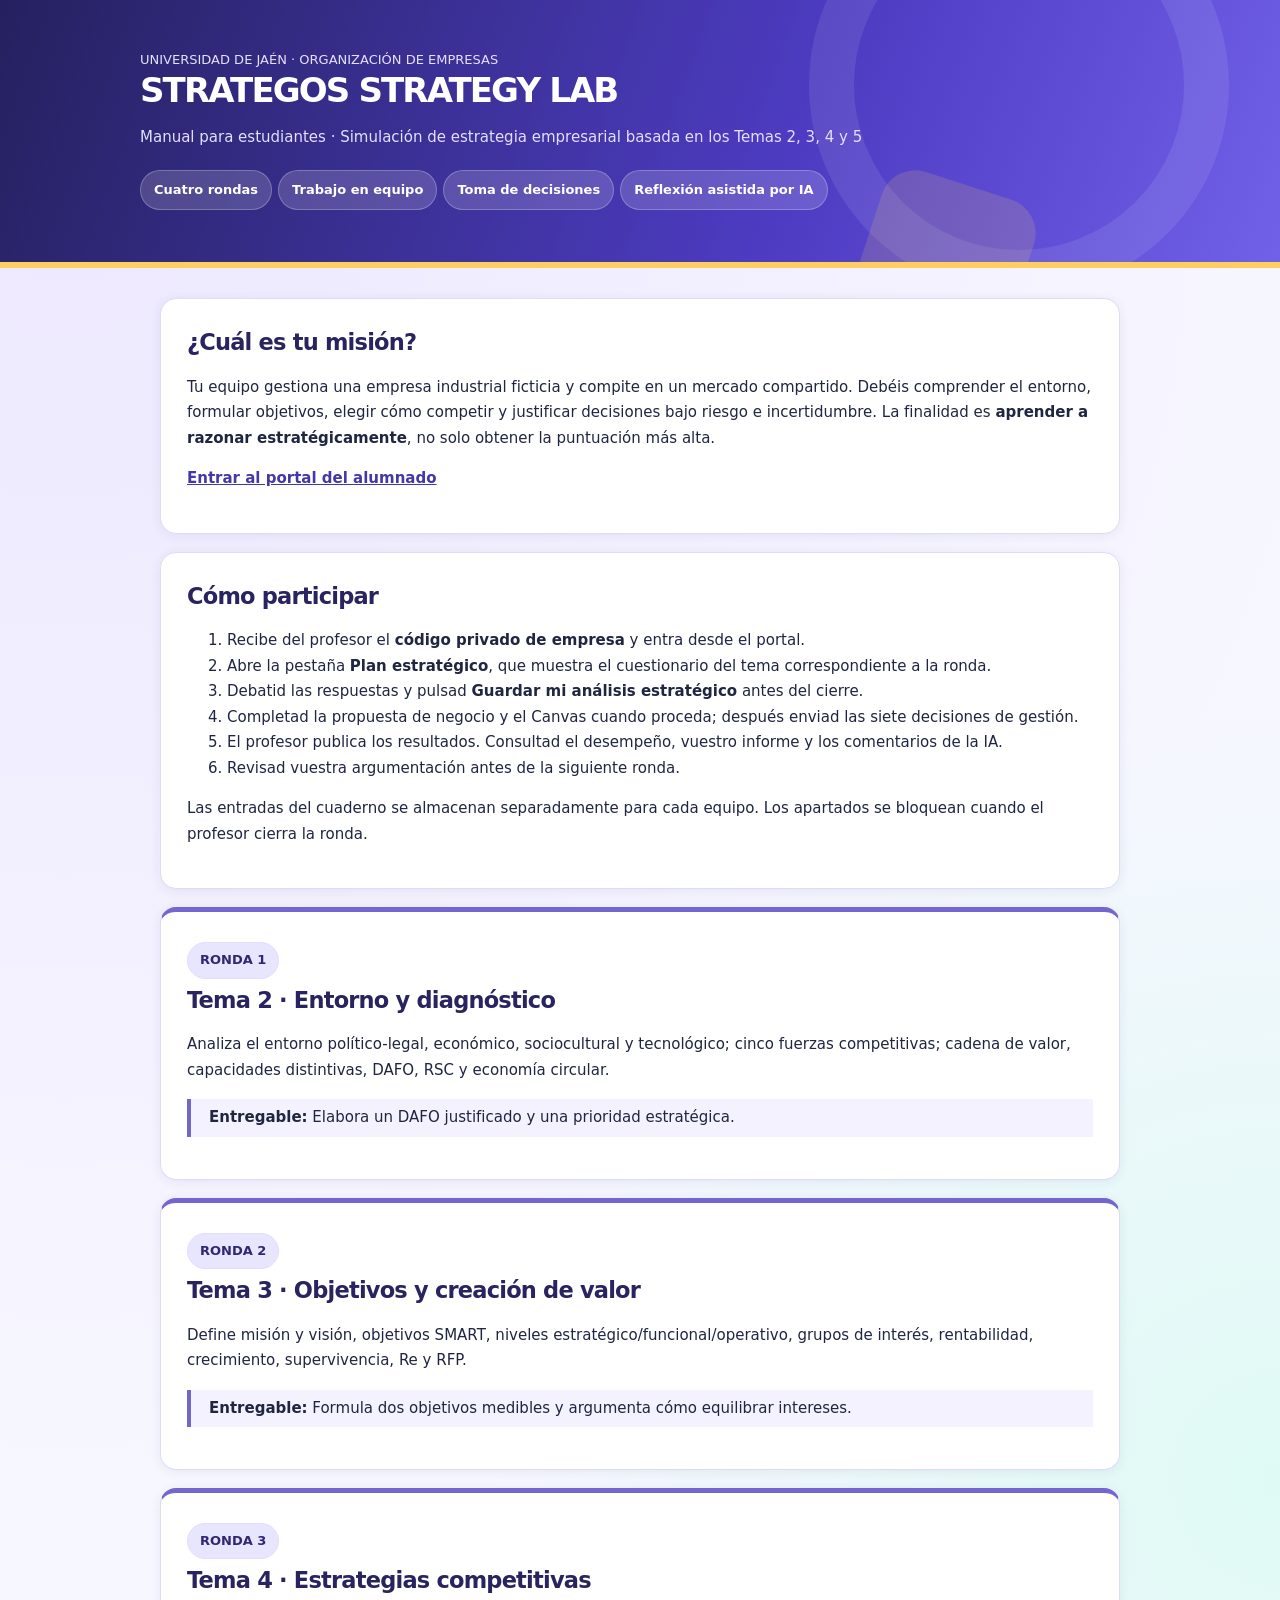
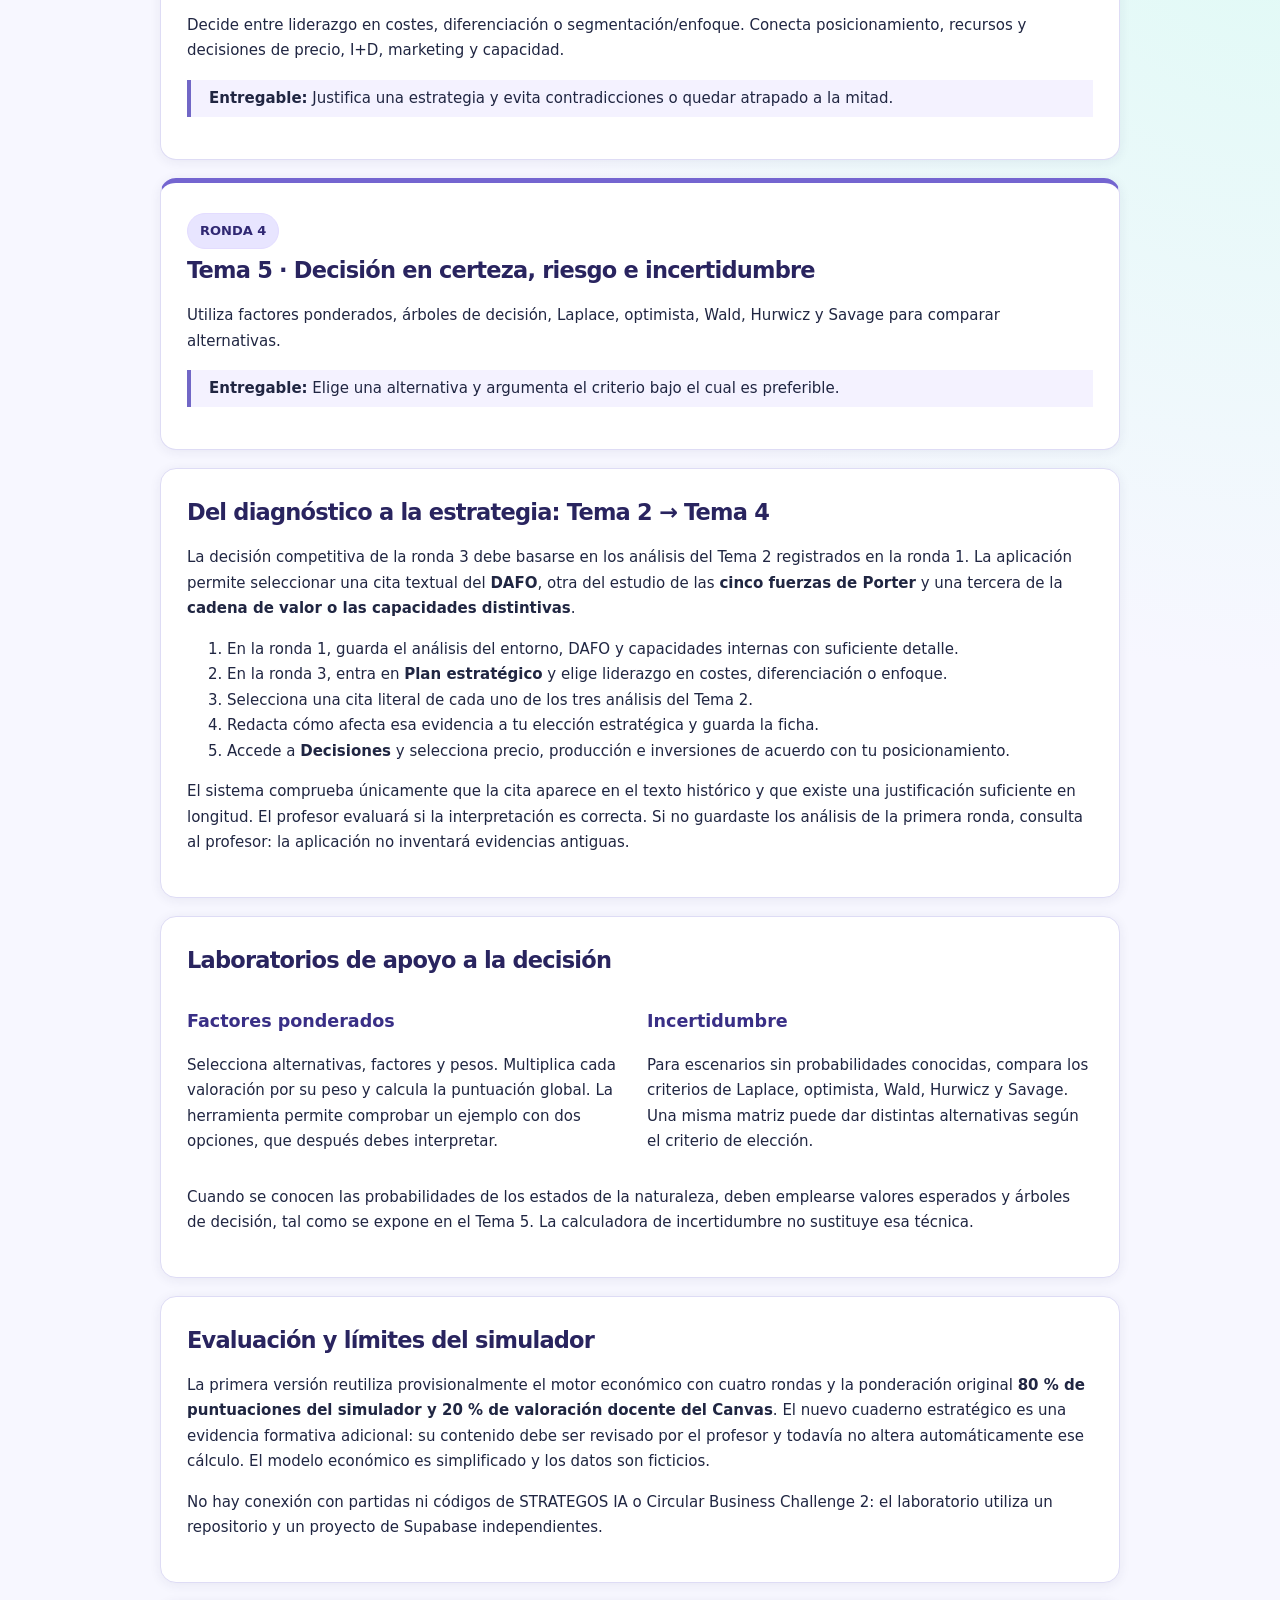
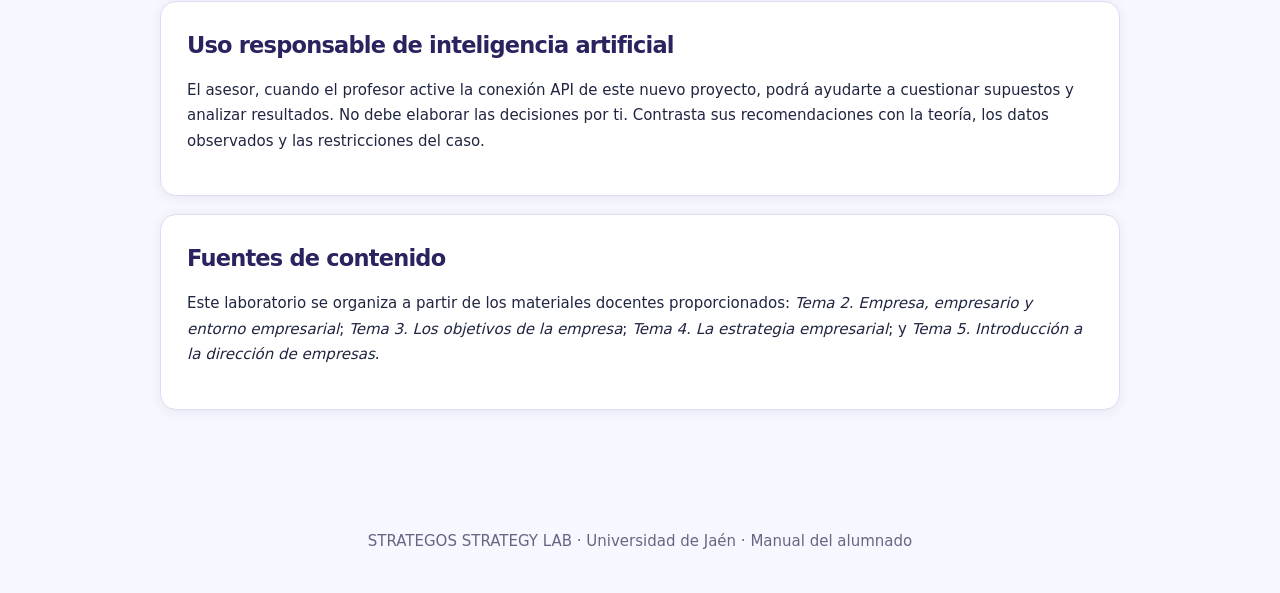
==== commit c4cbf83a: "Explicar paso a paso vínculo Tema 2 y Tema 4 en el manual del alumno" ====
--- a/guia-alumnado.html
+++ b/guia-alumnado.html
@@ -12,6 +12,10 @@
 <section class="card"><h2>¿Cuál es tu misión?</h2><p>Tu equipo gestiona una empresa industrial ficticia y compite en un mercado compartido. Debéis comprender el entorno, formular objetivos, elegir cómo competir y justificar decisiones bajo riesgo e incertidumbre. La finalidad es <b>aprender a razonar estratégicamente</b>, no solo obtener la puntuación más alta.</p><p><a href="./index.html">Entrar al portal del alumnado</a></p></section>
 <section class="card"><h2>Cómo participar</h2><ol><li>Recibe del profesor el <b>código privado de empresa</b> y entra desde el portal.</li><li>Abre la pestaña <b>Plan estratégico</b>, que muestra el cuestionario del tema correspondiente a la ronda.</li><li>Debatid las respuestas y pulsad <b>Guardar mi análisis estratégico</b> antes del cierre.</li><li>Completad la propuesta de negocio y el Canvas cuando proceda; después enviad las siete decisiones de gestión.</li><li>El profesor publica los resultados. Consultad el desempeño, vuestro informe y los comentarios de la IA.</li><li>Revisad vuestra argumentación antes de la siguiente ronda.</li></ol><p>Las entradas del cuaderno se almacenan separadamente para cada equipo. Los apartados se bloquean cuando el profesor cierra la ronda.</p></section>
 <section class="card round"><div class="pill">RONDA 1</div><h2>Tema 2 · Entorno y diagnóstico</h2><p>Analiza el entorno político-legal, económico, sociocultural y tecnológico; cinco fuerzas competitivas; cadena de valor, capacidades distintivas, DAFO, RSC y economía circular.</p><blockquote><b>Entregable:</b> Elabora un DAFO justificado y una prioridad estratégica.</blockquote></section><section class="card round"><div class="pill">RONDA 2</div><h2>Tema 3 · Objetivos y creación de valor</h2><p>Define misión y visión, objetivos SMART, niveles estratégico/funcional/operativo, grupos de interés, rentabilidad, crecimiento, supervivencia, Re y RFP.</p><blockquote><b>Entregable:</b> Formula dos objetivos medibles y argumenta cómo equilibrar intereses.</blockquote></section><section class="card round"><div class="pill">RONDA 3</div><h2>Tema 4 · Estrategias competitivas</h2><p>Decide entre liderazgo en costes, diferenciación o segmentación/enfoque. Conecta posicionamiento, recursos y decisiones de precio, I+D, marketing y capacidad.</p><blockquote><b>Entregable:</b> Justifica una estrategia y evita contradicciones o quedar atrapado a la mitad.</blockquote></section><section class="card round"><div class="pill">RONDA 4</div><h2>Tema 5 · Decisión en certeza, riesgo e incertidumbre</h2><p>Utiliza factores ponderados, árboles de decisión, Laplace, optimista, Wald, Hurwicz y Savage para comparar alternativas.</p><blockquote><b>Entregable:</b> Elige una alternativa y argumenta el criterio bajo el cual es preferible.</blockquote></section>
+<section class="card"><h2>Del diagnóstico a la estrategia: Tema 2 → Tema 4</h2>
+<p>La decisión competitiva de la ronda 3 debe basarse en los análisis del Tema 2 registrados en la ronda 1. La aplicación permite seleccionar una cita textual del <b>DAFO</b>, otra del estudio de las <b>cinco fuerzas de Porter</b> y una tercera de la <b>cadena de valor o las capacidades distintivas</b>.</p>
+<ol><li>En la ronda 1, guarda el análisis del entorno, DAFO y capacidades internas con suficiente detalle.</li><li>En la ronda 3, entra en <b>Plan estratégico</b> y elige liderazgo en costes, diferenciación o enfoque.</li><li>Selecciona una cita literal de cada uno de los tres análisis del Tema 2.</li><li>Redacta cómo afecta esa evidencia a tu elección estratégica y guarda la ficha.</li><li>Accede a <b>Decisiones</b> y selecciona precio, producción e inversiones de acuerdo con tu posicionamiento.</li></ol>
+<p>El sistema comprueba únicamente que la cita aparece en el texto histórico y que existe una justificación suficiente en longitud. El profesor evaluará si la interpretación es correcta. Si no guardaste los análisis de la primera ronda, consulta al profesor: la aplicación no inventará evidencias antiguas.</p></section>
 <section class="card"><h2>Laboratorios de apoyo a la decisión</h2><div class="two"><div><h3>Factores ponderados</h3><p>Selecciona alternativas, factores y pesos. Multiplica cada valoración por su peso y calcula la puntuación global. La herramienta permite comprobar un ejemplo con dos opciones, que después debes interpretar.</p></div><div><h3>Incertidumbre</h3><p>Para escenarios sin probabilidades conocidas, compara los criterios de Laplace, optimista, Wald, Hurwicz y Savage. Una misma matriz puede dar distintas alternativas según el criterio de elección.</p></div></div><p>Cuando se conocen las probabilidades de los estados de la naturaleza, deben emplearse valores esperados y árboles de decisión, tal como se expone en el Tema 5. La calculadora de incertidumbre no sustituye esa técnica.</p></section>
 <section class="card"><h2>Evaluación y límites del simulador</h2><p>La primera versión reutiliza provisionalmente el motor económico con cuatro rondas y la ponderación original <b>80 % de puntuaciones del simulador y 20 % de valoración docente del Canvas</b>. El nuevo cuaderno estratégico es una evidencia formativa adicional: su contenido debe ser revisado por el profesor y todavía no altera automáticamente ese cálculo. El modelo económico es simplificado y los datos son ficticios.</p><p>No hay conexión con partidas ni códigos de STRATEGOS IA o Circular Business Challenge 2: el laboratorio utiliza un repositorio y un proyecto de Supabase independientes.</p></section>
 <section class="card"><h2>Uso responsable de inteligencia artificial</h2><p>El asesor, cuando el profesor active la conexión API de este nuevo proyecto, podrá ayudarte a cuestionar supuestos y analizar resultados. No debe elaborar las decisiones por ti. Contrasta sus recomendaciones con la teoría, los datos observados y las restricciones del caso.</p></section>
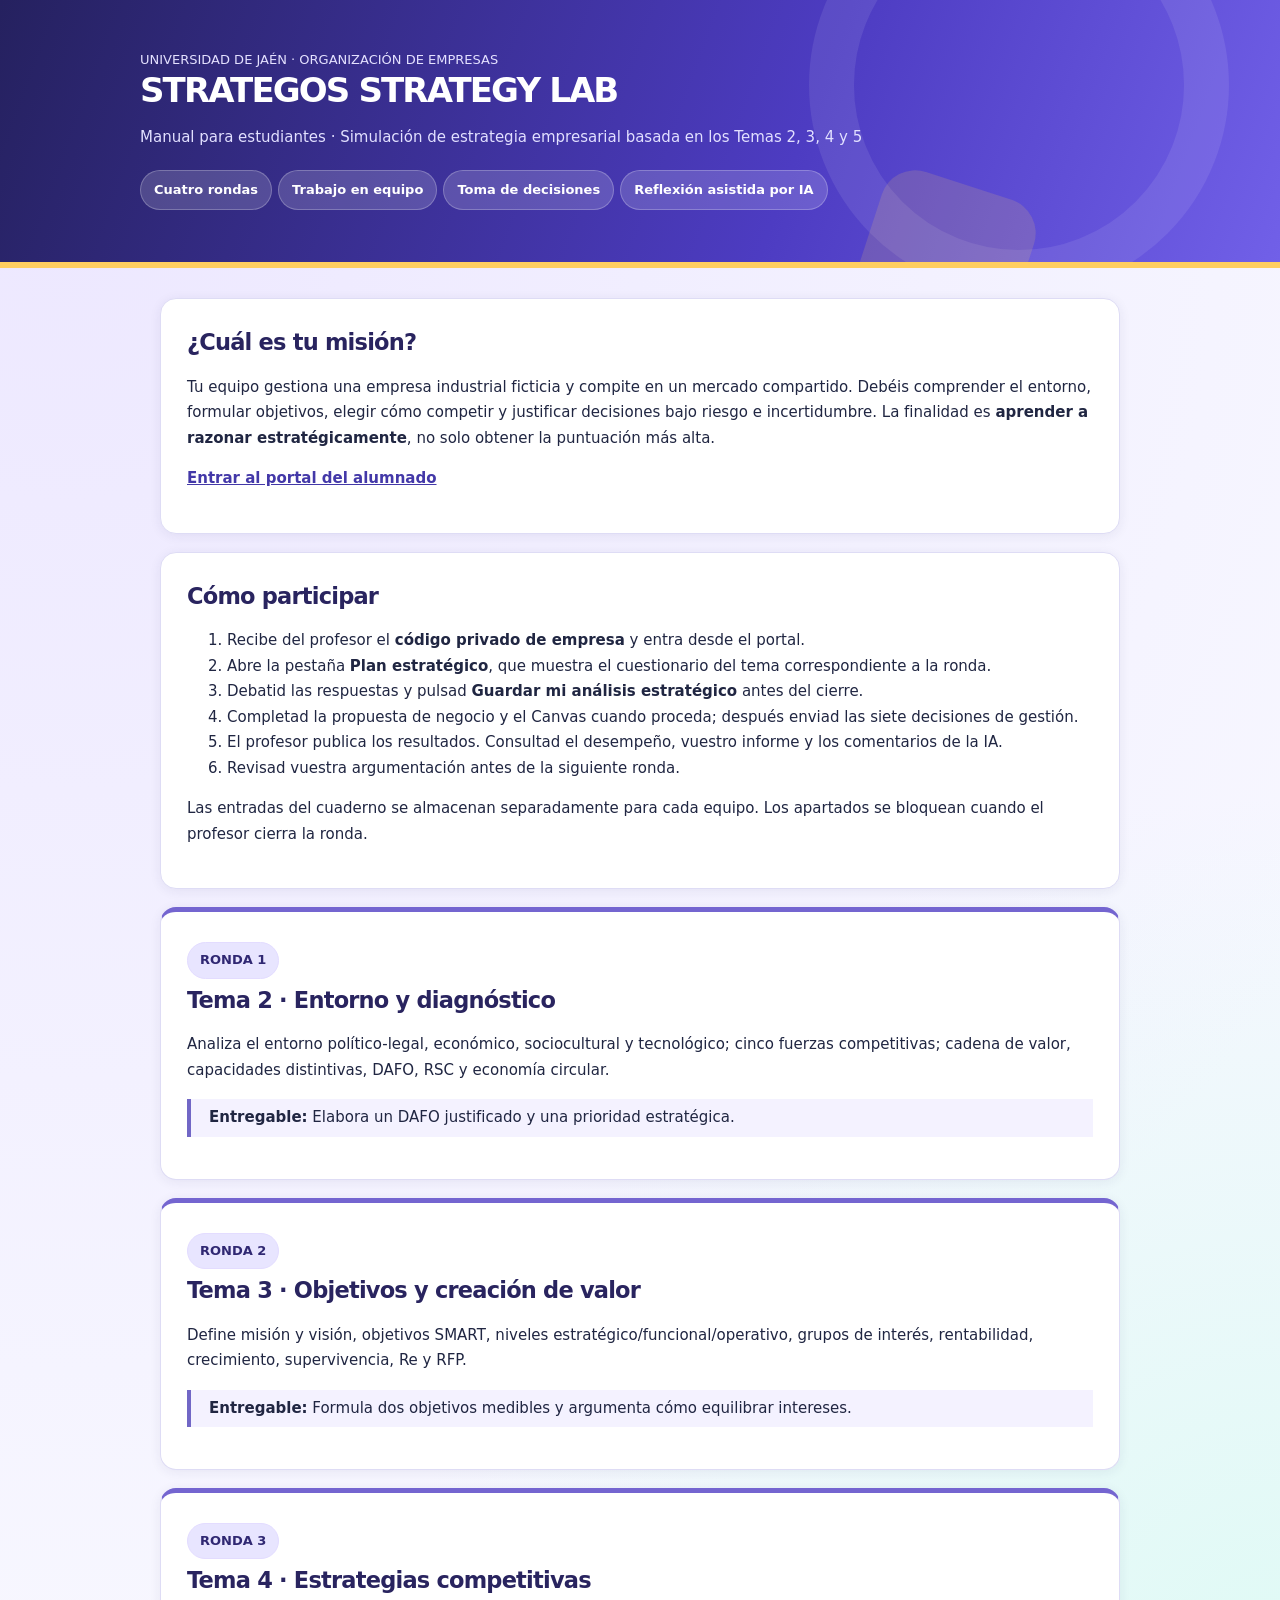
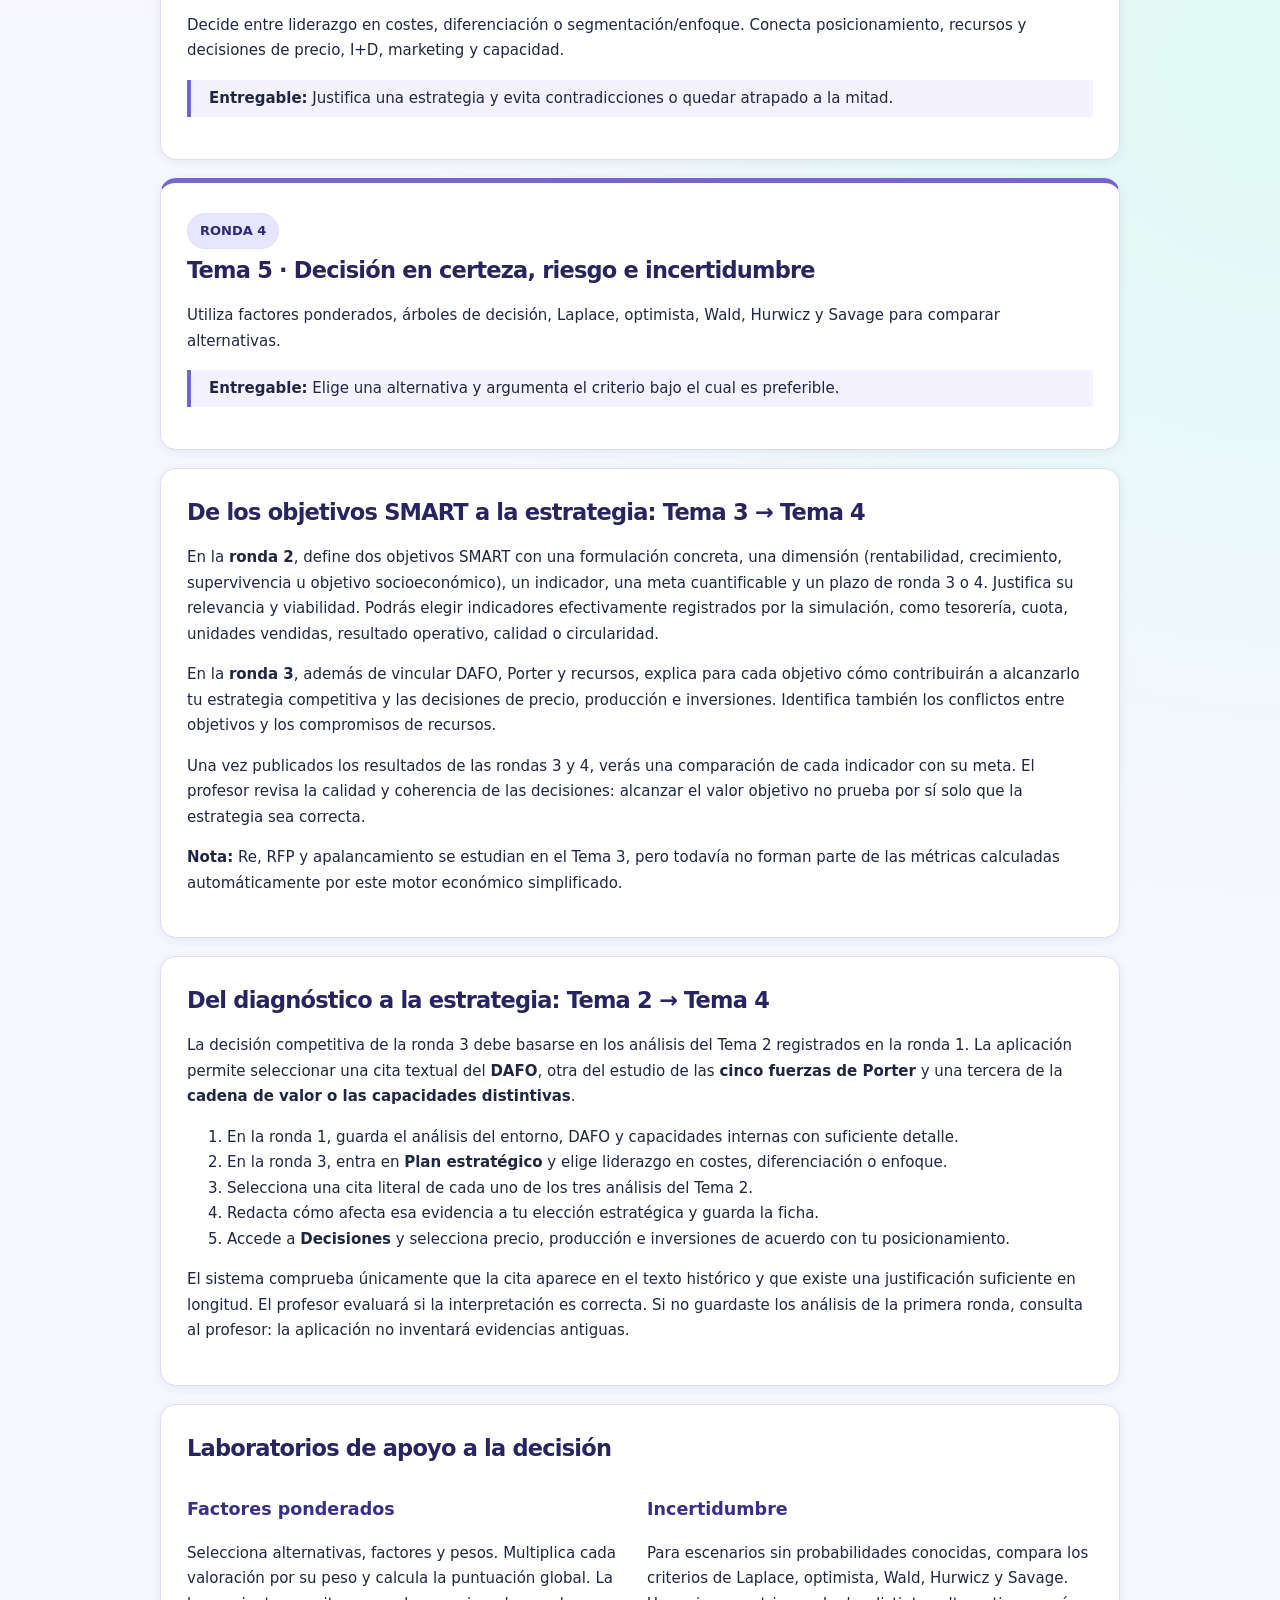
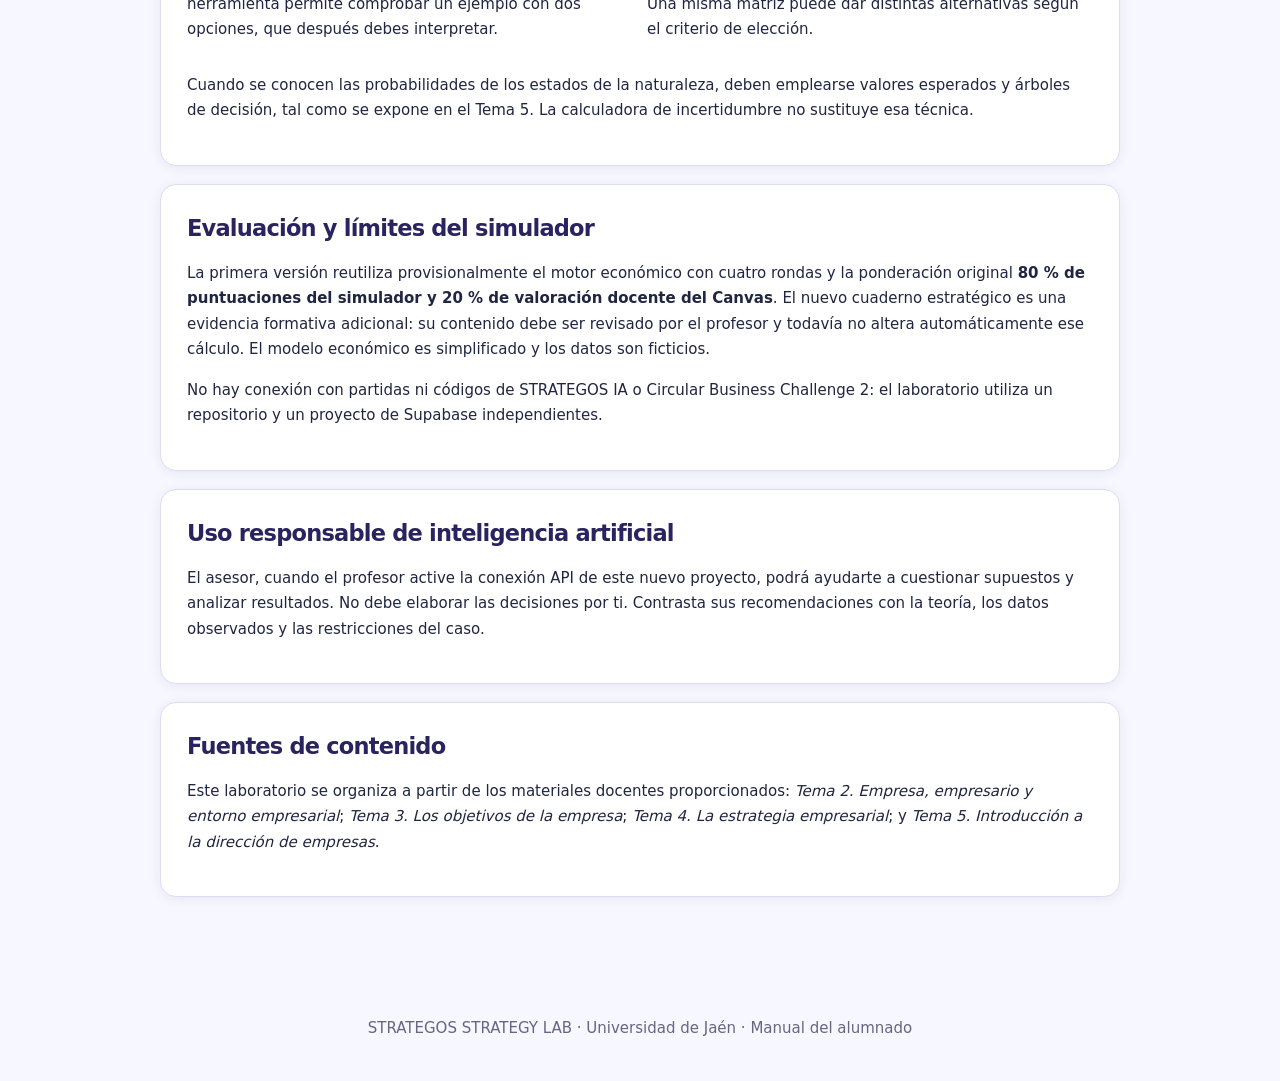
==== commit 7a251670: "Explicar objetivos SMART y coherencia con estrategia en manual" ====
--- a/guia-alumnado.html
+++ b/guia-alumnado.html
@@ -12,6 +12,11 @@
 <section class="card"><h2>¿Cuál es tu misión?</h2><p>Tu equipo gestiona una empresa industrial ficticia y compite en un mercado compartido. Debéis comprender el entorno, formular objetivos, elegir cómo competir y justificar decisiones bajo riesgo e incertidumbre. La finalidad es <b>aprender a razonar estratégicamente</b>, no solo obtener la puntuación más alta.</p><p><a href="./index.html">Entrar al portal del alumnado</a></p></section>
 <section class="card"><h2>Cómo participar</h2><ol><li>Recibe del profesor el <b>código privado de empresa</b> y entra desde el portal.</li><li>Abre la pestaña <b>Plan estratégico</b>, que muestra el cuestionario del tema correspondiente a la ronda.</li><li>Debatid las respuestas y pulsad <b>Guardar mi análisis estratégico</b> antes del cierre.</li><li>Completad la propuesta de negocio y el Canvas cuando proceda; después enviad las siete decisiones de gestión.</li><li>El profesor publica los resultados. Consultad el desempeño, vuestro informe y los comentarios de la IA.</li><li>Revisad vuestra argumentación antes de la siguiente ronda.</li></ol><p>Las entradas del cuaderno se almacenan separadamente para cada equipo. Los apartados se bloquean cuando el profesor cierra la ronda.</p></section>
 <section class="card round"><div class="pill">RONDA 1</div><h2>Tema 2 · Entorno y diagnóstico</h2><p>Analiza el entorno político-legal, económico, sociocultural y tecnológico; cinco fuerzas competitivas; cadena de valor, capacidades distintivas, DAFO, RSC y economía circular.</p><blockquote><b>Entregable:</b> Elabora un DAFO justificado y una prioridad estratégica.</blockquote></section><section class="card round"><div class="pill">RONDA 2</div><h2>Tema 3 · Objetivos y creación de valor</h2><p>Define misión y visión, objetivos SMART, niveles estratégico/funcional/operativo, grupos de interés, rentabilidad, crecimiento, supervivencia, Re y RFP.</p><blockquote><b>Entregable:</b> Formula dos objetivos medibles y argumenta cómo equilibrar intereses.</blockquote></section><section class="card round"><div class="pill">RONDA 3</div><h2>Tema 4 · Estrategias competitivas</h2><p>Decide entre liderazgo en costes, diferenciación o segmentación/enfoque. Conecta posicionamiento, recursos y decisiones de precio, I+D, marketing y capacidad.</p><blockquote><b>Entregable:</b> Justifica una estrategia y evita contradicciones o quedar atrapado a la mitad.</blockquote></section><section class="card round"><div class="pill">RONDA 4</div><h2>Tema 5 · Decisión en certeza, riesgo e incertidumbre</h2><p>Utiliza factores ponderados, árboles de decisión, Laplace, optimista, Wald, Hurwicz y Savage para comparar alternativas.</p><blockquote><b>Entregable:</b> Elige una alternativa y argumenta el criterio bajo el cual es preferible.</blockquote></section>
+<section class="card"><h2>De los objetivos SMART a la estrategia: Tema 3 → Tema 4</h2>
+<p>En la <b>ronda 2</b>, define dos objetivos SMART con una formulación concreta, una dimensión (rentabilidad, crecimiento, supervivencia u objetivo socioeconómico), un indicador, una meta cuantificable y un plazo de ronda 3 o 4. Justifica su relevancia y viabilidad. Podrás elegir indicadores efectivamente registrados por la simulación, como tesorería, cuota, unidades vendidas, resultado operativo, calidad o circularidad.</p>
+<p>En la <b>ronda 3</b>, además de vincular DAFO, Porter y recursos, explica para cada objetivo cómo contribuirán a alcanzarlo tu estrategia competitiva y las decisiones de precio, producción e inversiones. Identifica también los conflictos entre objetivos y los compromisos de recursos.</p>
+<p>Una vez publicados los resultados de las rondas 3 y 4, verás una comparación de cada indicador con su meta. El profesor revisa la calidad y coherencia de las decisiones: alcanzar el valor objetivo no prueba por sí solo que la estrategia sea correcta.</p>
+<p><b>Nota:</b> Re, RFP y apalancamiento se estudian en el Tema 3, pero todavía no forman parte de las métricas calculadas automáticamente por este motor económico simplificado.</p></section>
 <section class="card"><h2>Del diagnóstico a la estrategia: Tema 2 → Tema 4</h2>
 <p>La decisión competitiva de la ronda 3 debe basarse en los análisis del Tema 2 registrados en la ronda 1. La aplicación permite seleccionar una cita textual del <b>DAFO</b>, otra del estudio de las <b>cinco fuerzas de Porter</b> y una tercera de la <b>cadena de valor o las capacidades distintivas</b>.</p>
 <ol><li>En la ronda 1, guarda el análisis del entorno, DAFO y capacidades internas con suficiente detalle.</li><li>En la ronda 3, entra en <b>Plan estratégico</b> y elige liderazgo en costes, diferenciación o enfoque.</li><li>Selecciona una cita literal de cada uno de los tres análisis del Tema 2.</li><li>Redacta cómo afecta esa evidencia a tu elección estratégica y guarda la ficha.</li><li>Accede a <b>Decisiones</b> y selecciona precio, producción e inversiones de acuerdo con tu posicionamiento.</li></ol>
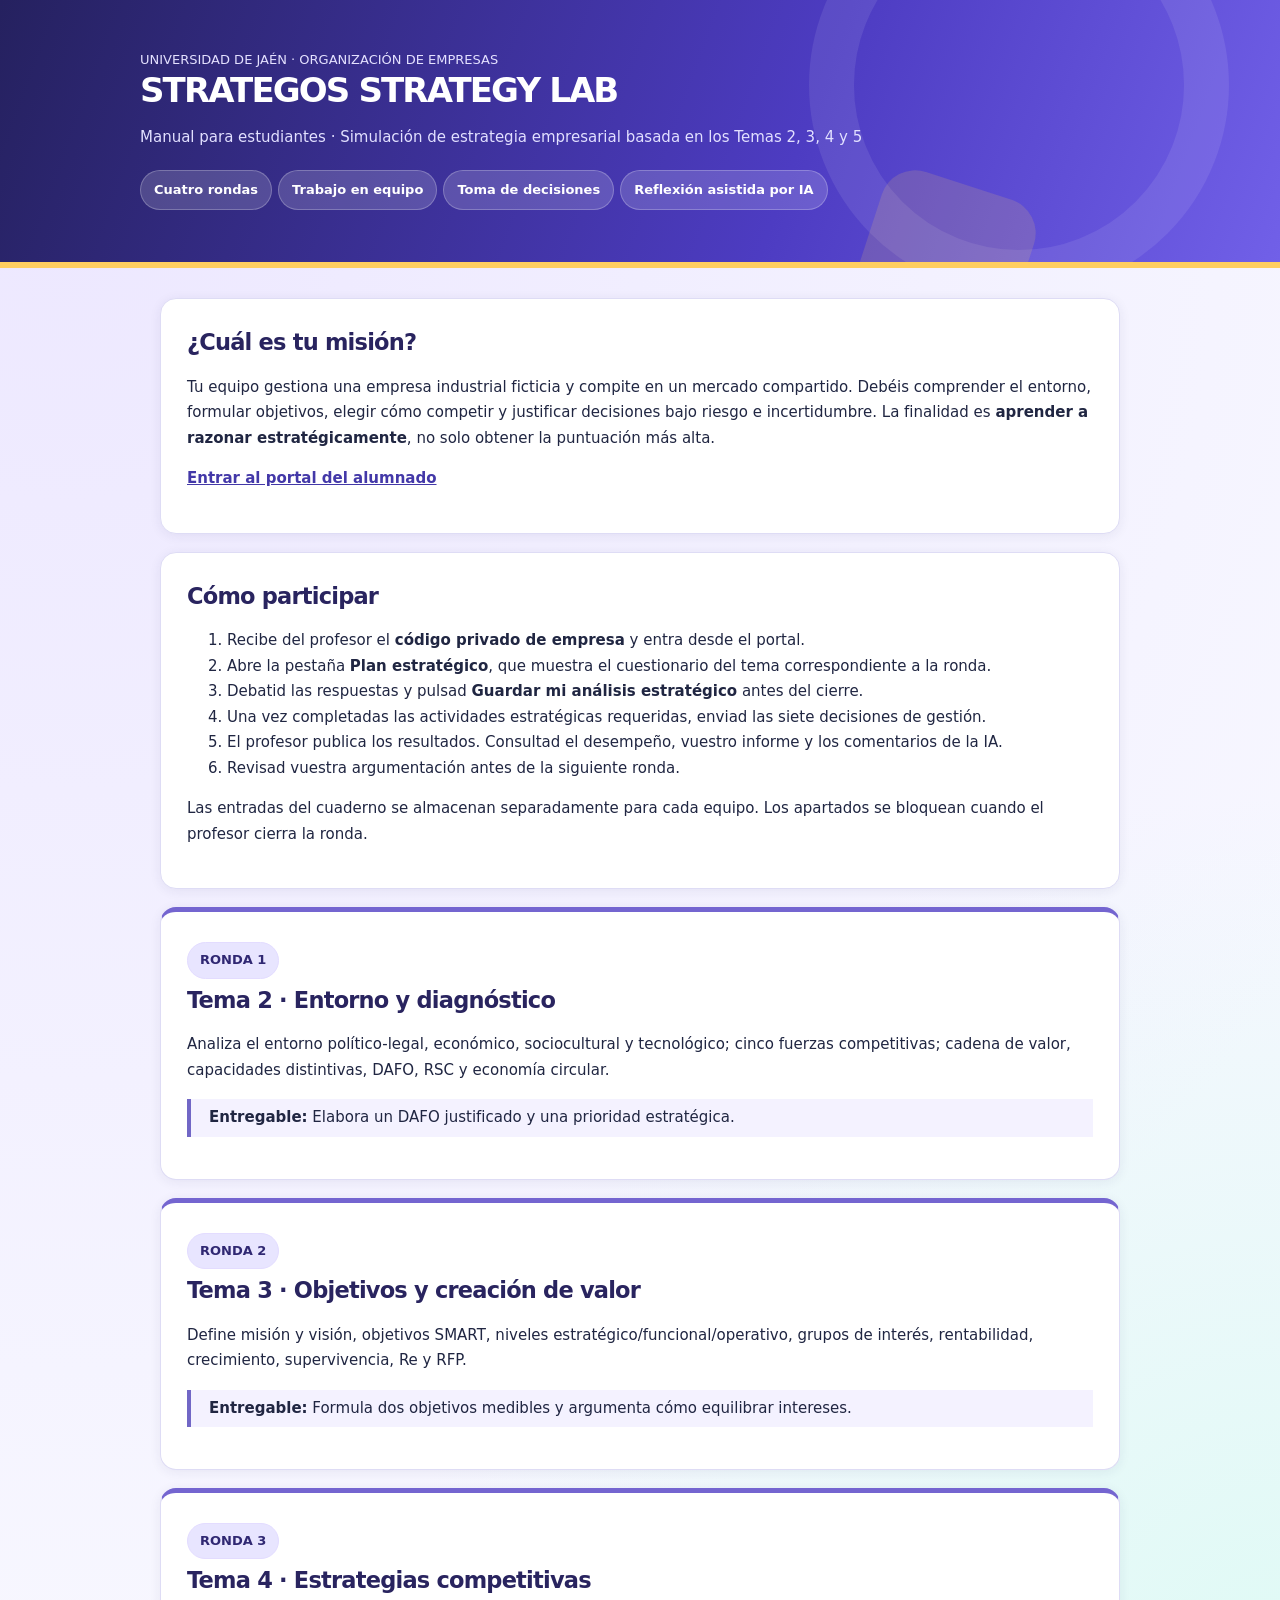
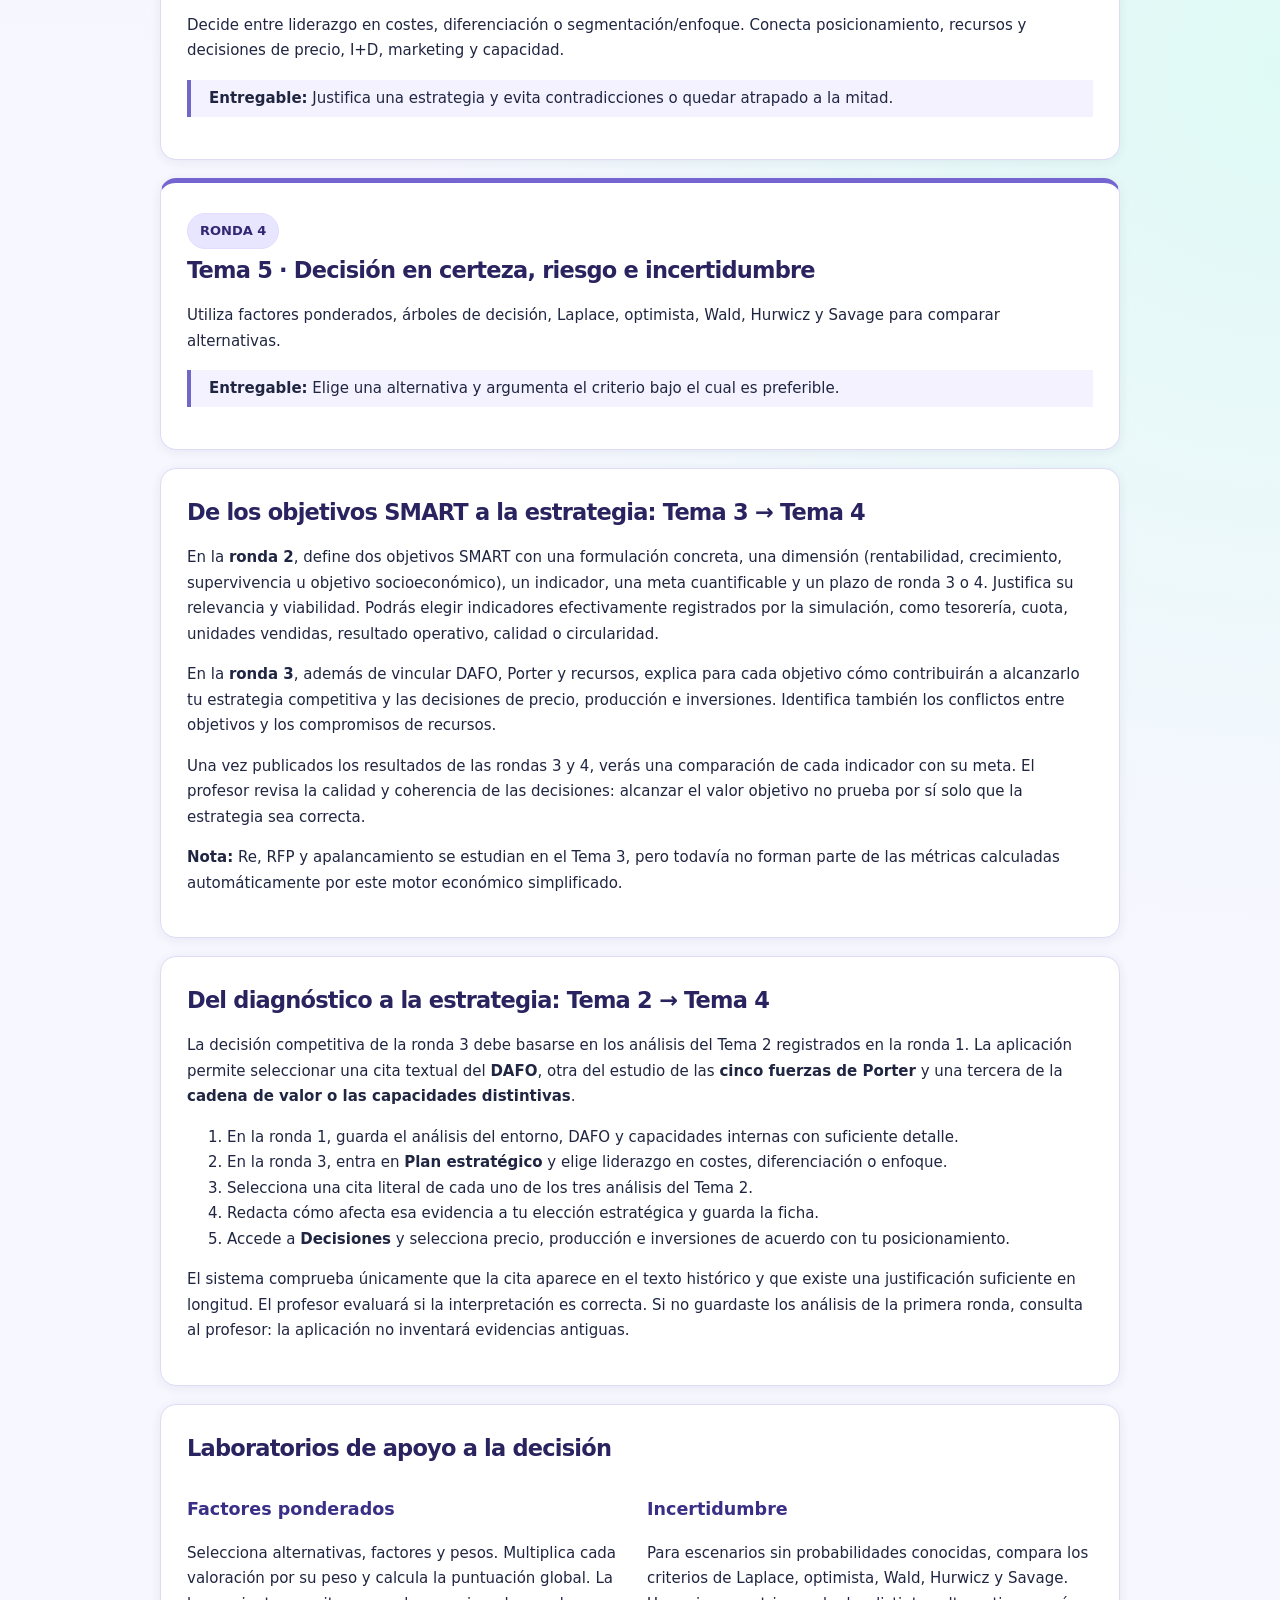
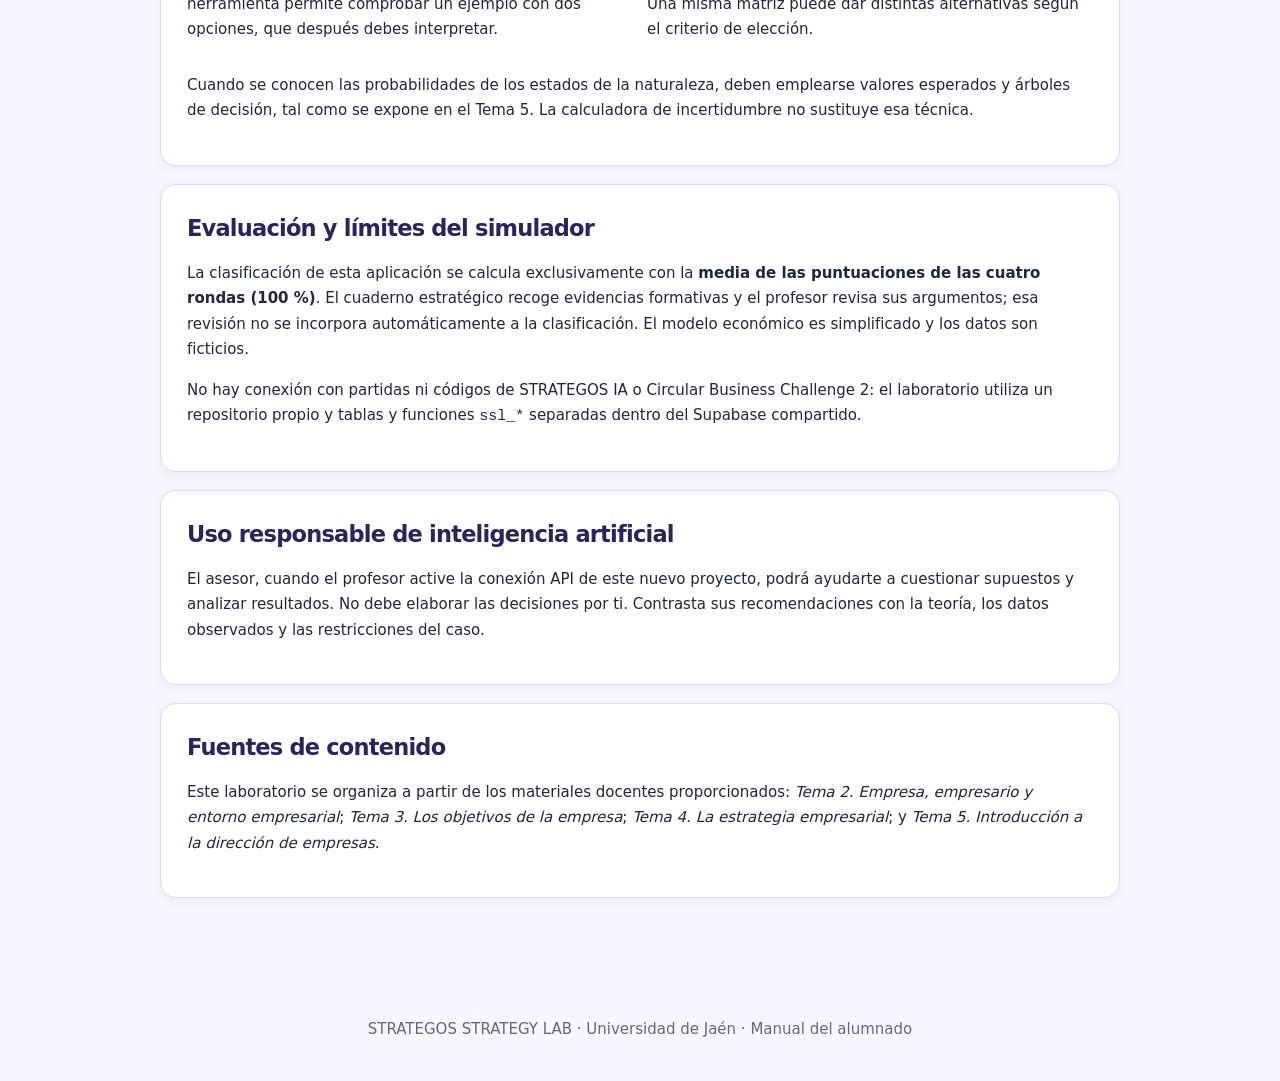
==== commit 2e658cbe: "Actualizar guia-alumnado.html sin Canvas y con clasificación de cuatro rondas" ====
--- a/guia-alumnado.html
+++ b/guia-alumnado.html
@@ -10,7 +10,7 @@
 footer{text-align:center;padding:40px;color:#676582}
 </style></head><body><header><div><small>UNIVERSIDAD DE JAÉN · ORGANIZACIÓN DE EMPRESAS</small><h1>STRATEGOS STRATEGY LAB</h1><p>Manual para estudiantes · Simulación de estrategia empresarial basada en los Temas 2, 3, 4 y 5</p><span class="pill">Cuatro rondas</span><span class="pill">Trabajo en equipo</span><span class="pill">Toma de decisiones</span><span class="pill">Reflexión asistida por IA</span></div></header><main>
 <section class="card"><h2>¿Cuál es tu misión?</h2><p>Tu equipo gestiona una empresa industrial ficticia y compite en un mercado compartido. Debéis comprender el entorno, formular objetivos, elegir cómo competir y justificar decisiones bajo riesgo e incertidumbre. La finalidad es <b>aprender a razonar estratégicamente</b>, no solo obtener la puntuación más alta.</p><p><a href="./index.html">Entrar al portal del alumnado</a></p></section>
-<section class="card"><h2>Cómo participar</h2><ol><li>Recibe del profesor el <b>código privado de empresa</b> y entra desde el portal.</li><li>Abre la pestaña <b>Plan estratégico</b>, que muestra el cuestionario del tema correspondiente a la ronda.</li><li>Debatid las respuestas y pulsad <b>Guardar mi análisis estratégico</b> antes del cierre.</li><li>Completad la propuesta de negocio y el Canvas cuando proceda; después enviad las siete decisiones de gestión.</li><li>El profesor publica los resultados. Consultad el desempeño, vuestro informe y los comentarios de la IA.</li><li>Revisad vuestra argumentación antes de la siguiente ronda.</li></ol><p>Las entradas del cuaderno se almacenan separadamente para cada equipo. Los apartados se bloquean cuando el profesor cierra la ronda.</p></section>
+<section class="card"><h2>Cómo participar</h2><ol><li>Recibe del profesor el <b>código privado de empresa</b> y entra desde el portal.</li><li>Abre la pestaña <b>Plan estratégico</b>, que muestra el cuestionario del tema correspondiente a la ronda.</li><li>Debatid las respuestas y pulsad <b>Guardar mi análisis estratégico</b> antes del cierre.</li><li>Una vez completadas las actividades estratégicas requeridas, enviad las siete decisiones de gestión.</li><li>El profesor publica los resultados. Consultad el desempeño, vuestro informe y los comentarios de la IA.</li><li>Revisad vuestra argumentación antes de la siguiente ronda.</li></ol><p>Las entradas del cuaderno se almacenan separadamente para cada equipo. Los apartados se bloquean cuando el profesor cierra la ronda.</p></section>
 <section class="card round"><div class="pill">RONDA 1</div><h2>Tema 2 · Entorno y diagnóstico</h2><p>Analiza el entorno político-legal, económico, sociocultural y tecnológico; cinco fuerzas competitivas; cadena de valor, capacidades distintivas, DAFO, RSC y economía circular.</p><blockquote><b>Entregable:</b> Elabora un DAFO justificado y una prioridad estratégica.</blockquote></section><section class="card round"><div class="pill">RONDA 2</div><h2>Tema 3 · Objetivos y creación de valor</h2><p>Define misión y visión, objetivos SMART, niveles estratégico/funcional/operativo, grupos de interés, rentabilidad, crecimiento, supervivencia, Re y RFP.</p><blockquote><b>Entregable:</b> Formula dos objetivos medibles y argumenta cómo equilibrar intereses.</blockquote></section><section class="card round"><div class="pill">RONDA 3</div><h2>Tema 4 · Estrategias competitivas</h2><p>Decide entre liderazgo en costes, diferenciación o segmentación/enfoque. Conecta posicionamiento, recursos y decisiones de precio, I+D, marketing y capacidad.</p><blockquote><b>Entregable:</b> Justifica una estrategia y evita contradicciones o quedar atrapado a la mitad.</blockquote></section><section class="card round"><div class="pill">RONDA 4</div><h2>Tema 5 · Decisión en certeza, riesgo e incertidumbre</h2><p>Utiliza factores ponderados, árboles de decisión, Laplace, optimista, Wald, Hurwicz y Savage para comparar alternativas.</p><blockquote><b>Entregable:</b> Elige una alternativa y argumenta el criterio bajo el cual es preferible.</blockquote></section>
 <section class="card"><h2>De los objetivos SMART a la estrategia: Tema 3 → Tema 4</h2>
 <p>En la <b>ronda 2</b>, define dos objetivos SMART con una formulación concreta, una dimensión (rentabilidad, crecimiento, supervivencia u objetivo socioeconómico), un indicador, una meta cuantificable y un plazo de ronda 3 o 4. Justifica su relevancia y viabilidad. Podrás elegir indicadores efectivamente registrados por la simulación, como tesorería, cuota, unidades vendidas, resultado operativo, calidad o circularidad.</p>
@@ -22,7 +22,7 @@
 <ol><li>En la ronda 1, guarda el análisis del entorno, DAFO y capacidades internas con suficiente detalle.</li><li>En la ronda 3, entra en <b>Plan estratégico</b> y elige liderazgo en costes, diferenciación o enfoque.</li><li>Selecciona una cita literal de cada uno de los tres análisis del Tema 2.</li><li>Redacta cómo afecta esa evidencia a tu elección estratégica y guarda la ficha.</li><li>Accede a <b>Decisiones</b> y selecciona precio, producción e inversiones de acuerdo con tu posicionamiento.</li></ol>
 <p>El sistema comprueba únicamente que la cita aparece en el texto histórico y que existe una justificación suficiente en longitud. El profesor evaluará si la interpretación es correcta. Si no guardaste los análisis de la primera ronda, consulta al profesor: la aplicación no inventará evidencias antiguas.</p></section>
 <section class="card"><h2>Laboratorios de apoyo a la decisión</h2><div class="two"><div><h3>Factores ponderados</h3><p>Selecciona alternativas, factores y pesos. Multiplica cada valoración por su peso y calcula la puntuación global. La herramienta permite comprobar un ejemplo con dos opciones, que después debes interpretar.</p></div><div><h3>Incertidumbre</h3><p>Para escenarios sin probabilidades conocidas, compara los criterios de Laplace, optimista, Wald, Hurwicz y Savage. Una misma matriz puede dar distintas alternativas según el criterio de elección.</p></div></div><p>Cuando se conocen las probabilidades de los estados de la naturaleza, deben emplearse valores esperados y árboles de decisión, tal como se expone en el Tema 5. La calculadora de incertidumbre no sustituye esa técnica.</p></section>
-<section class="card"><h2>Evaluación y límites del simulador</h2><p>La primera versión reutiliza provisionalmente el motor económico con cuatro rondas y la ponderación original <b>80 % de puntuaciones del simulador y 20 % de valoración docente del Canvas</b>. El nuevo cuaderno estratégico es una evidencia formativa adicional: su contenido debe ser revisado por el profesor y todavía no altera automáticamente ese cálculo. El modelo económico es simplificado y los datos son ficticios.</p><p>No hay conexión con partidas ni códigos de STRATEGOS IA o Circular Business Challenge 2: el laboratorio utiliza un repositorio y un proyecto de Supabase independientes.</p></section>
+<section class="card"><h2>Evaluación y límites del simulador</h2><p>La clasificación de esta aplicación se calcula exclusivamente con la <b>media de las puntuaciones de las cuatro rondas (100 %)</b>. El cuaderno estratégico recoge evidencias formativas y el profesor revisa sus argumentos; esa revisión no se incorpora automáticamente a la clasificación. El modelo económico es simplificado y los datos son ficticios.</p><p>No hay conexión con partidas ni códigos de STRATEGOS IA o Circular Business Challenge 2: el laboratorio utiliza un repositorio propio y tablas y funciones <code>ssl_*</code> separadas dentro del Supabase compartido.</p></section>
 <section class="card"><h2>Uso responsable de inteligencia artificial</h2><p>El asesor, cuando el profesor active la conexión API de este nuevo proyecto, podrá ayudarte a cuestionar supuestos y analizar resultados. No debe elaborar las decisiones por ti. Contrasta sus recomendaciones con la teoría, los datos observados y las restricciones del caso.</p></section>
 <section class="card"><h2>Fuentes de contenido</h2><p>Este laboratorio se organiza a partir de los materiales docentes proporcionados: <i>Tema 2. Empresa, empresario y entorno empresarial</i>; <i>Tema 3. Los objetivos de la empresa</i>; <i>Tema 4. La estrategia empresarial</i>; y <i>Tema 5. Introducción a la dirección de empresas</i>.</p></section>
 </main><footer>STRATEGOS STRATEGY LAB · Universidad de Jaén · Manual del alumnado</footer></body></html>
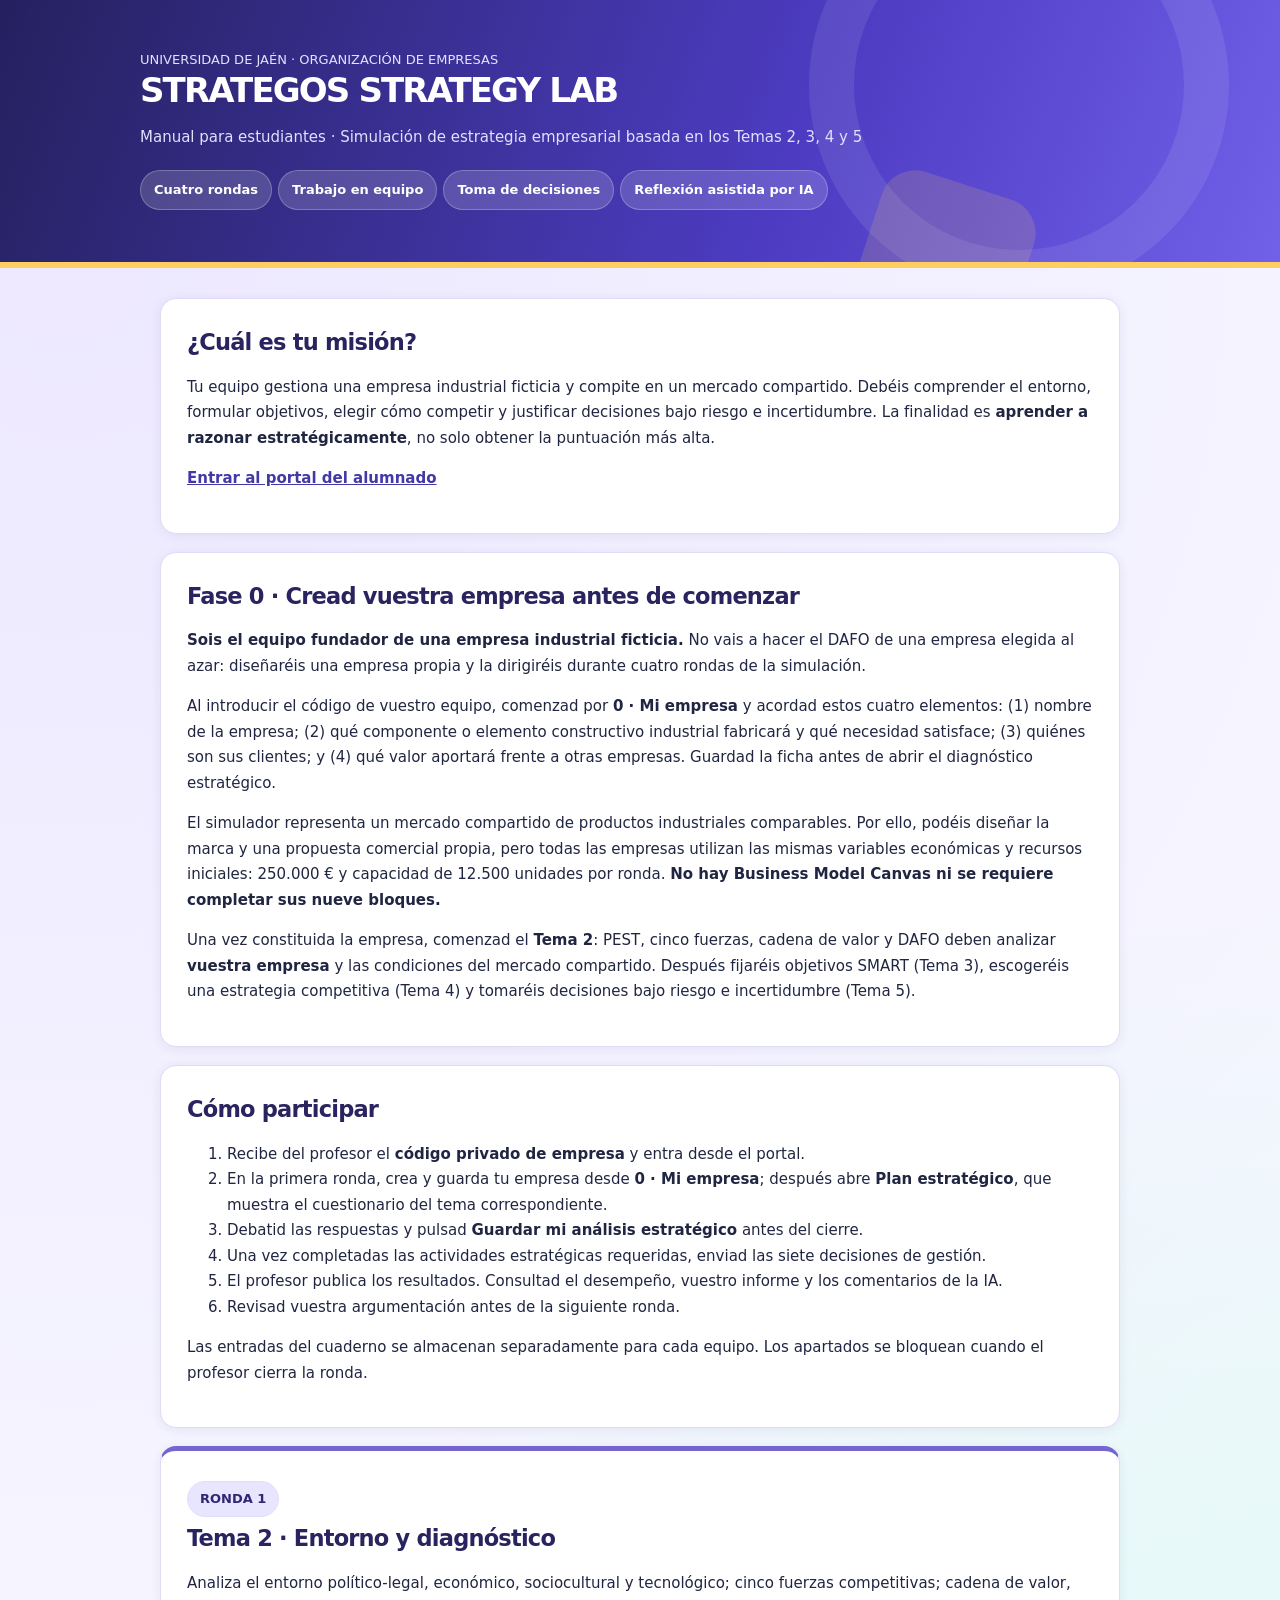
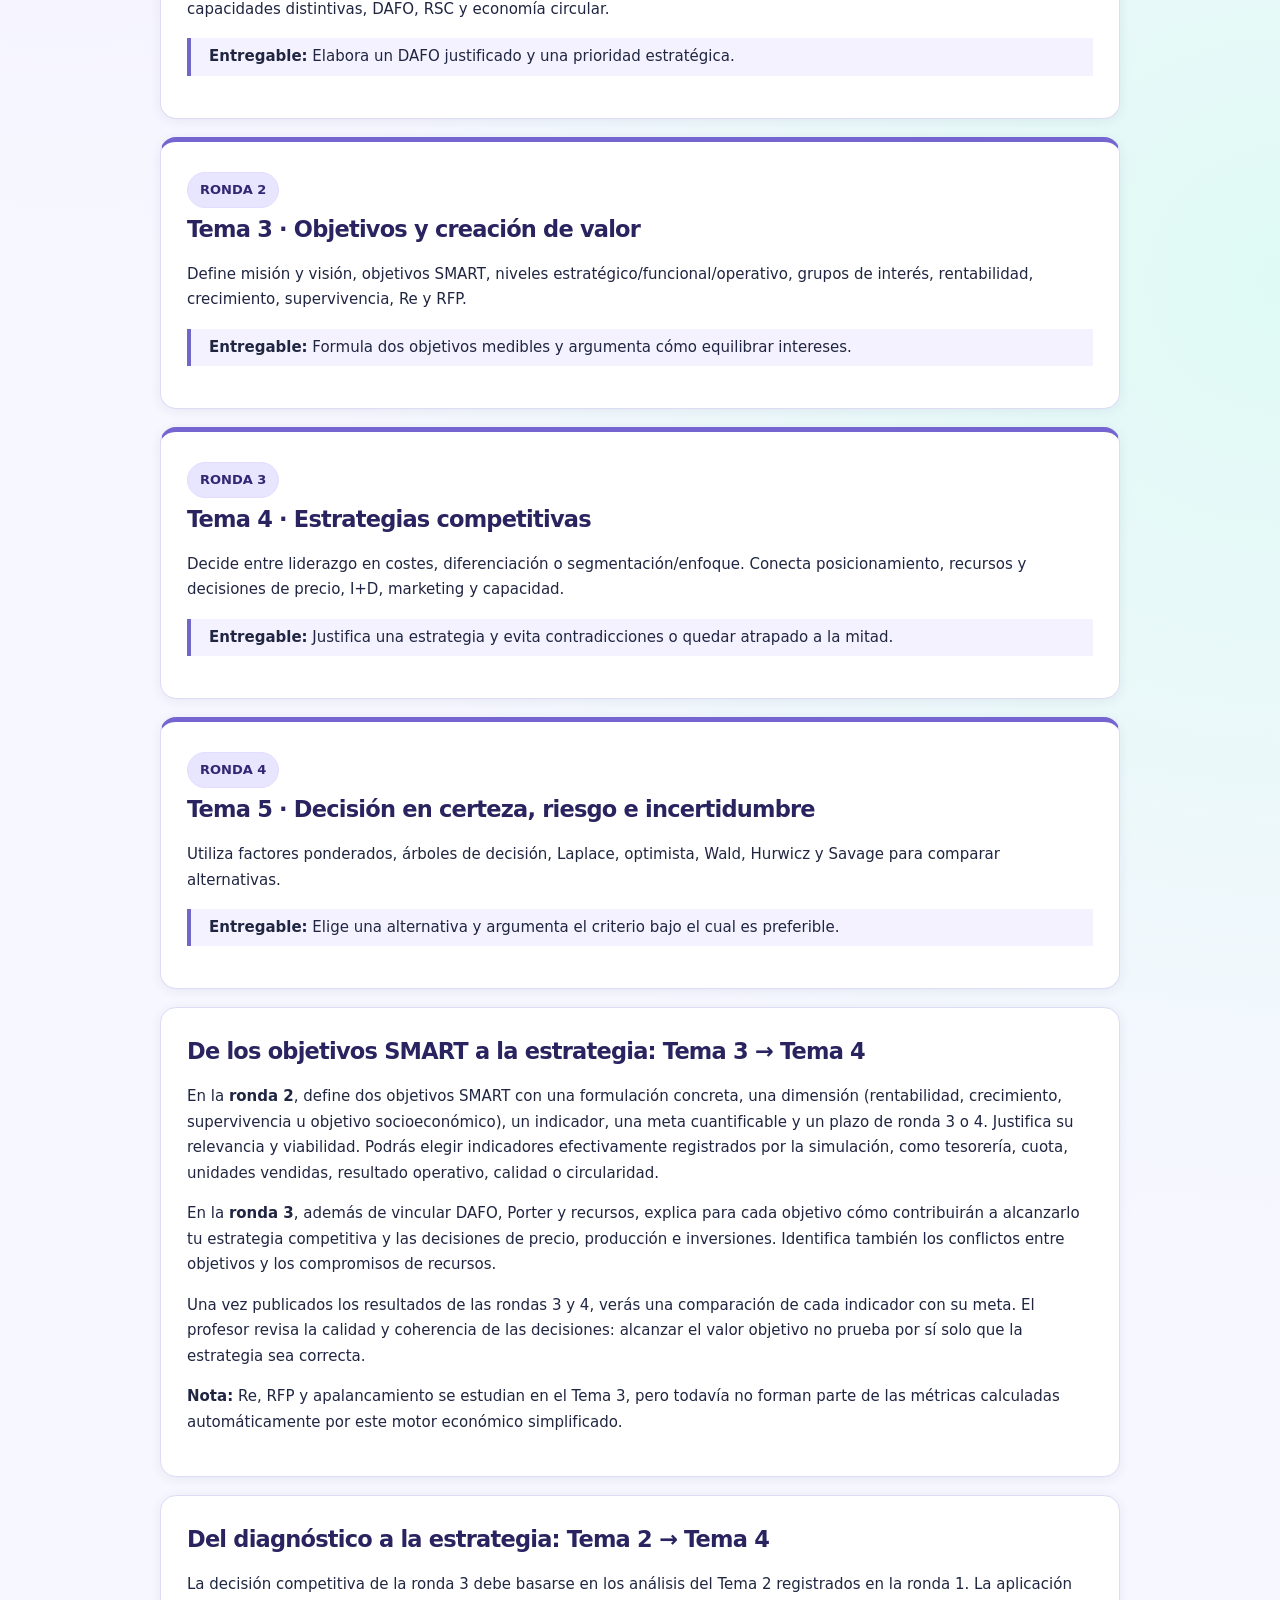
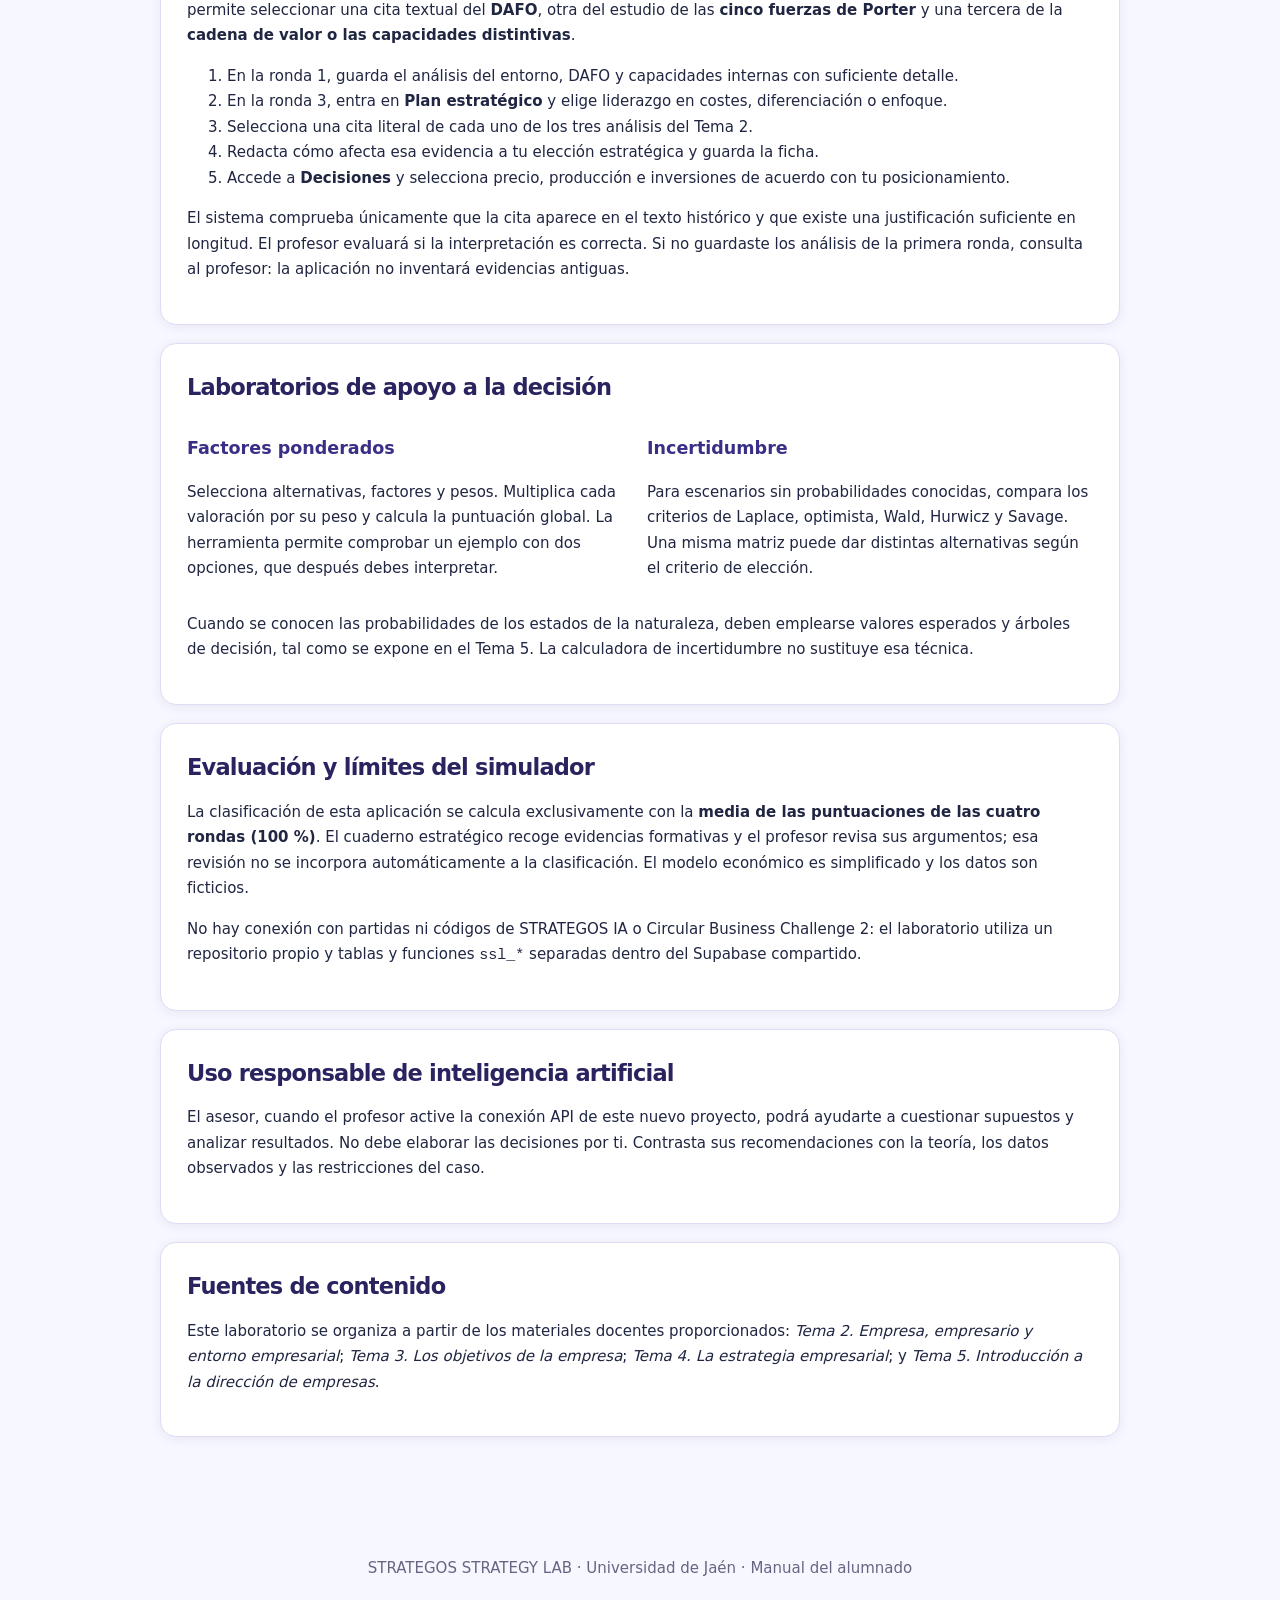
==== commit 56bee036: "Documentar fase 0 de constitución de empresa antes de PEST y DAFO" ====
--- a/guia-alumnado.html
+++ b/guia-alumnado.html
@@ -10,7 +10,13 @@
 footer{text-align:center;padding:40px;color:#676582}
 </style></head><body><header><div><small>UNIVERSIDAD DE JAÉN · ORGANIZACIÓN DE EMPRESAS</small><h1>STRATEGOS STRATEGY LAB</h1><p>Manual para estudiantes · Simulación de estrategia empresarial basada en los Temas 2, 3, 4 y 5</p><span class="pill">Cuatro rondas</span><span class="pill">Trabajo en equipo</span><span class="pill">Toma de decisiones</span><span class="pill">Reflexión asistida por IA</span></div></header><main>
 <section class="card"><h2>¿Cuál es tu misión?</h2><p>Tu equipo gestiona una empresa industrial ficticia y compite en un mercado compartido. Debéis comprender el entorno, formular objetivos, elegir cómo competir y justificar decisiones bajo riesgo e incertidumbre. La finalidad es <b>aprender a razonar estratégicamente</b>, no solo obtener la puntuación más alta.</p><p><a href="./index.html">Entrar al portal del alumnado</a></p></section>
-<section class="card"><h2>Cómo participar</h2><ol><li>Recibe del profesor el <b>código privado de empresa</b> y entra desde el portal.</li><li>Abre la pestaña <b>Plan estratégico</b>, que muestra el cuestionario del tema correspondiente a la ronda.</li><li>Debatid las respuestas y pulsad <b>Guardar mi análisis estratégico</b> antes del cierre.</li><li>Una vez completadas las actividades estratégicas requeridas, enviad las siete decisiones de gestión.</li><li>El profesor publica los resultados. Consultad el desempeño, vuestro informe y los comentarios de la IA.</li><li>Revisad vuestra argumentación antes de la siguiente ronda.</li></ol><p>Las entradas del cuaderno se almacenan separadamente para cada equipo. Los apartados se bloquean cuando el profesor cierra la ronda.</p></section>
+<section class="card"><h2>Fase 0 · Cread vuestra empresa antes de comenzar</h2>
+<p><b>Sois el equipo fundador de una empresa industrial ficticia.</b> No vais a hacer el DAFO de una empresa elegida al azar: diseñaréis una empresa propia y la dirigiréis durante cuatro rondas de la simulación.</p>
+<p>Al introducir el código de vuestro equipo, comenzad por <b>0 · Mi empresa</b> y acordad estos cuatro elementos: (1) nombre de la empresa; (2) qué componente o elemento constructivo industrial fabricará y qué necesidad satisface; (3) quiénes son sus clientes; y (4) qué valor aportará frente a otras empresas. Guardad la ficha antes de abrir el diagnóstico estratégico.</p>
+<p>El simulador representa un mercado compartido de productos industriales comparables. Por ello, podéis diseñar la marca y una propuesta comercial propia, pero todas las empresas utilizan las mismas variables económicas y recursos iniciales: 250.000 € y capacidad de 12.500 unidades por ronda. <b>No hay Business Model Canvas ni se requiere completar sus nueve bloques.</b></p>
+<p>Una vez constituida la empresa, comenzad el <b>Tema 2</b>: PEST, cinco fuerzas, cadena de valor y DAFO deben analizar <b>vuestra empresa</b> y las condiciones del mercado compartido. Después fijaréis objetivos SMART (Tema 3), escogeréis una estrategia competitiva (Tema 4) y tomaréis decisiones bajo riesgo e incertidumbre (Tema 5).</p>
+</section>
+<section class="card"><h2>Cómo participar</h2><ol><li>Recibe del profesor el <b>código privado de empresa</b> y entra desde el portal.</li><li>En la primera ronda, crea y guarda tu empresa desde <b>0 · Mi empresa</b>; después abre <b>Plan estratégico</b>, que muestra el cuestionario del tema correspondiente.</li><li>Debatid las respuestas y pulsad <b>Guardar mi análisis estratégico</b> antes del cierre.</li><li>Una vez completadas las actividades estratégicas requeridas, enviad las siete decisiones de gestión.</li><li>El profesor publica los resultados. Consultad el desempeño, vuestro informe y los comentarios de la IA.</li><li>Revisad vuestra argumentación antes de la siguiente ronda.</li></ol><p>Las entradas del cuaderno se almacenan separadamente para cada equipo. Los apartados se bloquean cuando el profesor cierra la ronda.</p></section>
 <section class="card round"><div class="pill">RONDA 1</div><h2>Tema 2 · Entorno y diagnóstico</h2><p>Analiza el entorno político-legal, económico, sociocultural y tecnológico; cinco fuerzas competitivas; cadena de valor, capacidades distintivas, DAFO, RSC y economía circular.</p><blockquote><b>Entregable:</b> Elabora un DAFO justificado y una prioridad estratégica.</blockquote></section><section class="card round"><div class="pill">RONDA 2</div><h2>Tema 3 · Objetivos y creación de valor</h2><p>Define misión y visión, objetivos SMART, niveles estratégico/funcional/operativo, grupos de interés, rentabilidad, crecimiento, supervivencia, Re y RFP.</p><blockquote><b>Entregable:</b> Formula dos objetivos medibles y argumenta cómo equilibrar intereses.</blockquote></section><section class="card round"><div class="pill">RONDA 3</div><h2>Tema 4 · Estrategias competitivas</h2><p>Decide entre liderazgo en costes, diferenciación o segmentación/enfoque. Conecta posicionamiento, recursos y decisiones de precio, I+D, marketing y capacidad.</p><blockquote><b>Entregable:</b> Justifica una estrategia y evita contradicciones o quedar atrapado a la mitad.</blockquote></section><section class="card round"><div class="pill">RONDA 4</div><h2>Tema 5 · Decisión en certeza, riesgo e incertidumbre</h2><p>Utiliza factores ponderados, árboles de decisión, Laplace, optimista, Wald, Hurwicz y Savage para comparar alternativas.</p><blockquote><b>Entregable:</b> Elige una alternativa y argumenta el criterio bajo el cual es preferible.</blockquote></section>
 <section class="card"><h2>De los objetivos SMART a la estrategia: Tema 3 → Tema 4</h2>
 <p>En la <b>ronda 2</b>, define dos objetivos SMART con una formulación concreta, una dimensión (rentabilidad, crecimiento, supervivencia u objetivo socioeconómico), un indicador, una meta cuantificable y un plazo de ronda 3 o 4. Justifica su relevancia y viabilidad. Podrás elegir indicadores efectivamente registrados por la simulación, como tesorería, cuota, unidades vendidas, resultado operativo, calidad o circularidad.</p>
